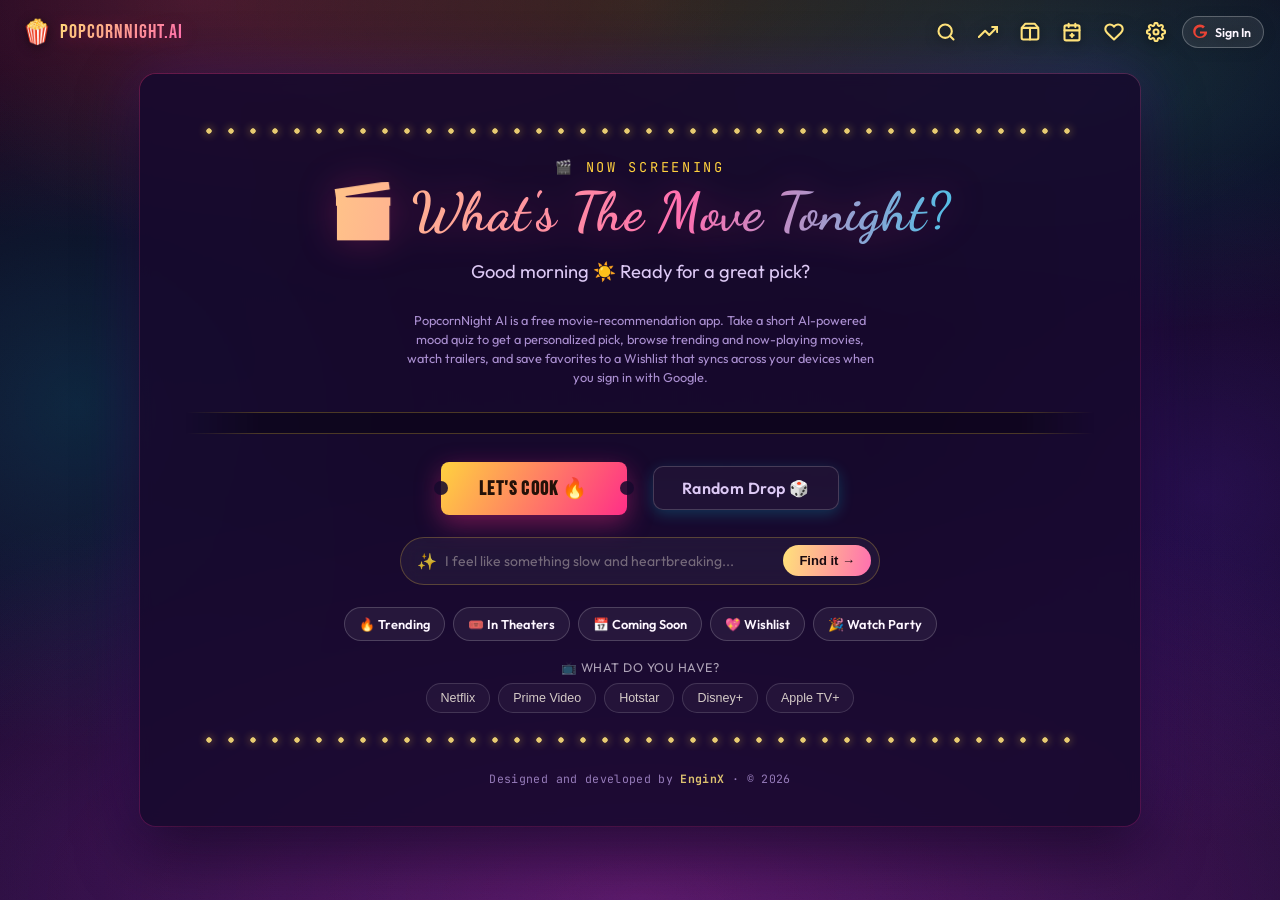
==== index.html @ e8371645 "Add files via upload" ====
<!DOCTYPE html>
<html lang="en">
<head>
    <meta charset="UTF-8">
    <meta name="viewport" content="width=device-width, initial-scale=1.0, maximum-scale=1.0, user-scalable=no">
    <title>PopcornNight — Find Your Perfect Movie</title>
    <meta name="description" content="PopcornNight AI helps you find the perfect movie to watch tonight. Answer a short AI-powered mood quiz, browse trending and now-playing movies, and save favorites to a wishlist that syncs across your devices with your Google account.">

    <meta name="theme-color" content="#0c0417">
    <meta name="mobile-web-app-capable" content="yes">
    <meta name="apple-mobile-web-app-capable" content="yes">
    <meta name="apple-mobile-web-app-status-bar-style" content="black-translucent">
    <meta name="apple-mobile-web-app-title" content="PopcornNight">

    <link rel="icon" type="image/svg+xml" href="data:image/svg+xml;utf8,<svg xmlns='http://www.w3.org/2000/svg' viewBox='0 0 512 512'><defs><linearGradient id='bg' x1='0%25' y1='0%25' x2='100%25' y2='100%25'><stop offset='0%25' stop-color='%23170a2c'/><stop offset='100%25' stop-color='%232d0a4e'/></linearGradient><linearGradient id='p' x1='0%25' y1='0%25' x2='100%25' y2='100%25'><stop offset='0%25' stop-color='%23ff6fb0'/><stop offset='100%25' stop-color='%23ff2e88'/></linearGradient><linearGradient id='g' x1='0%25' y1='0%25' x2='100%25' y2='100%25'><stop offset='0%25' stop-color='%23ffe27a'/><stop offset='100%25' stop-color='%23ffd23f'/></linearGradient></defs><rect width='512' height='512' rx='112' fill='url(%23bg)'/><g transform='translate(96, 120)'><g transform='rotate(-18, 0, 80)'><rect x='0' y='0' width='320' height='52' rx='8' fill='%23170a2c' stroke='url(%23p)' stroke-width='4'/><polygon points='40,0 75,0 45,52 10,52' fill='url(%23g)'/><polygon points='120,0 155,0 125,52 90,52' fill='url(%23g)'/><polygon points='200,0 235,0 205,52 170,52' fill='url(%23g)'/><polygon points='280,0 315,0 285,52 250,52' fill='url(%23g)'/></g><rect x='0' y='70' width='320' height='200' rx='16' fill='url(%23bg)' stroke='url(%23p)' stroke-width='5'/><rect x='0' y='70' width='320' height='42' rx='6' fill='%23170a2c'/><polygon points='40,70 75,70 45,112 10,112' fill='url(%23g)'/><polygon points='120,70 155,70 125,112 90,112' fill='url(%23g)'/><polygon points='200,70 235,70 205,112 170,112' fill='url(%23g)'/><polygon points='280,70 315,70 285,112 250,112' fill='url(%23g)'/><path d='M160 135 L173 162 L202 166 L181 187 L186 216 L160 202 L134 216 L139 187 L118 166 L147 162 Z' fill='url(%23g)'/></g></svg>">
    <link rel="apple-touch-icon" href="data:image/svg+xml;utf8,<svg xmlns='http://www.w3.org/2000/svg' viewBox='0 0 512 512'><defs><linearGradient id='bg' x1='0%25' y1='0%25' x2='100%25' y2='100%25'><stop offset='0%25' stop-color='%23170a2c'/><stop offset='100%25' stop-color='%232d0a4e'/></linearGradient><linearGradient id='p' x1='0%25' y1='0%25' x2='100%25' y2='100%25'><stop offset='0%25' stop-color='%23ff6fb0'/><stop offset='100%25' stop-color='%23ff2e88'/></linearGradient><linearGradient id='g' x1='0%25' y1='0%25' x2='100%25' y2='100%25'><stop offset='0%25' stop-color='%23ffe27a'/><stop offset='100%25' stop-color='%23ffd23f'/></linearGradient></defs><rect width='512' height='512' rx='112' fill='url(%23bg)'/><g transform='translate(96, 120)'><g transform='rotate(-18, 0, 80)'><rect x='0' y='0' width='320' height='52' rx='8' fill='%23170a2c' stroke='url(%23p)' stroke-width='4'/><polygon points='40,0 75,0 45,52 10,52' fill='url(%23g)'/><polygon points='120,0 155,0 125,52 90,52' fill='url(%23g)'/><polygon points='200,0 235,0 205,52 170,52' fill='url(%23g)'/><polygon points='280,0 315,0 285,52 250,52' fill='url(%23g)'/></g><rect x='0' y='70' width='320' height='200' rx='16' fill='url(%23bg)' stroke='url(%23p)' stroke-width='5'/><rect x='0' y='70' width='320' height='42' rx='6' fill='%23170a2c'/><polygon points='40,70 75,70 45,112 10,112' fill='url(%23g)'/><polygon points='120,70 155,70 125,112 90,112' fill='url(%23g)'/><polygon points='200,70 235,70 205,112 170,112' fill='url(%23g)'/><polygon points='280,70 315,70 285,112 250,112' fill='url(%23g)'/><path d='M160 135 L173 162 L202 166 L181 187 L186 216 L160 202 L134 216 L139 187 L118 166 L147 162 Z' fill='url(%23g)'/></g></svg>">
    
    <link rel="manifest" href="data:application/manifest+json;charset=utf-8,%7B%22name%22%3A%20%22PopcornNight%20%E2%80%94%20Movie%20Matcher%22%2C%20%22short_name%22%3A%20%22PopcornNight%22%2C%20%22start_url%22%3A%20%22.%22%2C%20%22display%22%3A%20%22standalone%22%2C%20%22background_color%22%3A%20%22%230c0417%22%2C%20%22theme_color%22%3A%20%22%230c0417%22%2C%20%22icons%22%3A%20%5B%7B%22src%22%3A%20%22data%3Aimage%2Fsvg%2Bxml%3Butf8%2C%3Csvg%20xmlns%3D%27http%3A%2F%2Fwww.w3.org%2F2000%2Fsvg%27%20viewBox%3D%270%200%20512%20512%27%3E%3Cdefs%3E%3ClinearGradient%20id%3D%27bg%27%20x1%3D%270%2525%27%20y1%3D%270%2525%27%20x2%3D%27100%2525%27%20y2%3D%27100%2525%27%3E%3Cstop%20offset%3D%270%2525%27%20stop-color%3D%27%2523170a2c%27%2F%3E%3Cstop%20offset%3D%27100%2525%27%20stop-color%3D%27%25232d0a4e%27%2F%3E%3C%2FlinearGradient%3E%3ClinearGradient%20id%3D%27p%27%20x1%3D%270%2525%27%20y1%3D%270%2525%27%20x2%3D%27100%2525%27%20y2%3D%27100%2525%27%3E%3Cstop%20offset%3D%270%2525%27%20stop-color%3D%27%2523ff6fb0%27%2F%3E%3Cstop%20offset%3D%27100%2525%27%20stop-color%3D%27%2523ff2e88%27%2F%3E%3C%2FlinearGradient%3E%3ClinearGradient%20id%3D%27g%27%20x1%3D%270%2525%27%20y1%3D%270%2525%27%20x2%3D%27100%2525%27%20y2%3D%27100%2525%27%3E%3Cstop%20offset%3D%270%2525%27%20stop-color%3D%27%2523ffe27a%27%2F%3E%3Cstop%20offset%3D%27100%2525%27%20stop-color%3D%27%2523ffd23f%27%2F%3E%3C%2FlinearGradient%3E%3C%2Fdefs%3E%3Crect%20width%3D%27512%27%20height%3D%27512%27%20rx%3D%27112%27%20fill%3D%27url%28%2523bg%29%27%2F%3E%3Cg%20transform%3D%27translate%2896%2C%20120%29%27%3E%3Cg%20transform%3D%27rotate%28-18%2C%200%2C%2080%29%27%3E%3Crect%20x%3D%270%27%20y%3D%270%27%20width%3D%27320%27%20height%3D%2752%27%20rx%3D%278%27%20fill%3D%27%2523170a2c%27%20stroke%3D%27url%28%2523p%29%27%20stroke-width%3D%274%27%2F%3E%3Cpolygon%20points%3D%2740%2C0%2075%2C0%2045%2C52%2010%2C52%27%20fill%3D%27url%28%2523g%29%27%2F%3E%3Cpolygon%20points%3D%27120%2C0%20155%2C0%20125%2C52%2090%2C52%27%20fill%3D%27url%28%2523g%29%27%2F%3E%3Cpolygon%20points%3D%27200%2C0%20235%2C0%20205%2C52%20170%2C52%27%20fill%3D%27url%28%2523g%29%27%2F%3E%3Cpolygon%20points%3D%27280%2C0%20315%2C0%20285%2C52%20250%2C52%27%20fill%3D%27url%28%2523g%29%27%2F%3E%3C%2Fg%3E%3Crect%20x%3D%270%27%20y%3D%2770%27%20width%3D%27320%27%20height%3D%27200%27%20rx%3D%2716%27%20fill%3D%27url%28%2523bg%29%27%20stroke%3D%27url%28%2523p%29%27%20stroke-width%3D%275%27%2F%3E%3Crect%20x%3D%270%27%20y%3D%2770%27%20width%3D%27320%27%20height%3D%2742%27%20rx%3D%276%27%20fill%3D%27%2523170a2c%27%2F%3E%3Cpolygon%20points%3D%2740%2C70%2075%2C70%2045%2C112%2010%2C112%27%20fill%3D%27url%28%2523g%29%27%2F%3E%3Cpolygon%20points%3D%27120%2C70%20155%2C70%20125%2C112%2090%2C112%27%20fill%3D%27url%28%2523g%29%27%2F%3E%3Cpolygon%20points%3D%27200%2C70%20235%2C70%20205%2C112%20170%2C112%27%20fill%3D%27url%28%2523g%29%27%2F%3E%3Cpolygon%20points%3D%27280%2C70%20315%2C70%20285%2C112%20250%2C112%27%20fill%3D%27url%28%2523g%29%27%2F%3E%3Cpath%20d%3D%27M160%20135%20L173%20162%20L202%20166%20L181%20187%20L186%20216%20L160%20202%20L134%20216%20L139%20187%20L118%20166%20L147%20162%20Z%27%20fill%3D%27url%28%2523g%29%27%2F%3E%3C%2Fg%3E%3C%2Fsvg%3E%22%2C%20%22sizes%22%3A%20%22512x512%22%2C%20%22type%22%3A%20%22image%2Fsvg%2Bxml%22%2C%20%22purpose%22%3A%20%22any%20maskable%22%7D%5D%7D">

    <link rel="preconnect" href="https://fonts.googleapis.com">
    <link rel="preconnect" href="https://fonts.gstatic.com" crossorigin>
    <link href="https://fonts.googleapis.com/css2?family=Bebas+Neue&family=Outfit:wght@400;500;600;700&family=JetBrains+Mono:wght@500&family=Dancing+Script:wght@600;700&display=swap" rel="stylesheet">
    <link rel="stylesheet" href="style.css">
</head>
<body>

    <noscript>
        <div style="max-width:640px;margin:60px auto;padding:24px;font-family:sans-serif;color:#f3e9e3;background:#1f1319;border-radius:12px;">
            <h1>PopcornNight AI — Find Your Perfect Movie</h1>
            <p>PopcornNight AI is a movie-recommendation web app. Take a short AI-powered mood
            quiz and get personalized movie picks, browse trending and now-playing movies,
            watch trailers, and save favorites to a Wishlist that syncs across your devices
            when you sign in with Google. Please enable JavaScript to use the app.</p>
        </div>
    </noscript>

    <div id="mobile-hero-backdrop-a" class="mobile-hero-backdrop" aria-hidden="true"></div>
    <div id="mobile-hero-backdrop-b" class="mobile-hero-backdrop" aria-hidden="true"></div>
    <div class="stage-glow" aria-hidden="true"></div>
    <div class="poster-rail poster-rail-left" aria-hidden="true"><div class="poster-rail-track" id="poster-rail-left-track"></div></div>
    <div class="poster-rail poster-rail-right" aria-hidden="true"><div class="poster-rail-track" id="poster-rail-right-track"></div></div>
    <div class="film-grain" aria-hidden="true"></div>

    <div class="top-left-actions">
        <button id="brand-home-btn" class="brand-logo-btn" aria-label="PopcornNight.ai — Go to homepage">
            <span class="brand-logo-mark">🍿</span>
            <span class="brand-logo-text">PopcornNight.ai</span>
        </button>
        <button id="home-btn" class="nav-btn home-btn hidden" aria-label="Home">
            <svg viewBox="0 0 24 24" width="22" height="22" fill="none" stroke="currentColor" stroke-width="2.5" stroke-linecap="round" stroke-linejoin="round">
                <path d="M3 9l9-7 9 7v11a2 2 0 0 1-2 2H5a2 2 0 0 1-2-2z"></path>
                <polyline points="9 22 9 12 15 12 15 22"></polyline>
            </svg>
        </button>
    </div>

    <div class="top-right-actions">
        <div class="search-container" id="search-container">
            <button id="search-toggle-btn" class="nav-btn" aria-label="Search">
                <svg viewBox="0 0 24 24" width="20" height="20" fill="none" stroke="currentColor" stroke-width="2.5" stroke-linecap="round" stroke-linejoin="round">
                    <circle cx="11" cy="11" r="8"></circle>
                    <line x1="21" y1="21" x2="16.65" y2="16.65"></line>
                </svg>
            </button>
            <div id="search-panel" class="search-panel hidden">
                <div class="search-input-row">
                    <input type="text" id="movie-search-input" placeholder="Search movies..." autocomplete="off">
                    <button id="search-clear-btn" class="search-clear-btn hidden" aria-label="Clear search" title="Clear">✕</button>
                </div>
                <div id="search-results" class="search-results hidden"></div>
            </div>
        </div>

        <button id="trending-btn" class="nav-btn" aria-label="Trending movies" title="Trending">
            <svg viewBox="0 0 24 24" width="20" height="20" fill="none" stroke="currentColor" stroke-width="2.5" stroke-linecap="round" stroke-linejoin="round">
                <polyline points="23 6 13.5 15.5 8.5 10.5 1 18"></polyline>
                <polyline points="17 6 23 6 23 12"></polyline>
            </svg>
        </button>

        <button id="theaters-btn" class="nav-btn" aria-label="In theaters near you" title="In Theaters">
            <svg viewBox="0 0 24 24" width="20" height="20" fill="none" stroke="currentColor" stroke-width="2.5" stroke-linecap="round" stroke-linejoin="round">
                <rect x="2" y="7" width="20" height="14" rx="2"></rect>
                <path d="M2 7l4.5-5h11L22 7"></path>
                <line x1="12" y1="7" x2="12" y2="21"></line>
            </svg>
        </button>

        <button id="upcoming-btn" class="nav-btn" aria-label="Upcoming movies in next 30 days" title="Upcoming (Next 30 Days)">
            <svg viewBox="0 0 24 24" width="20" height="20" fill="none" stroke="currentColor" stroke-width="2.5" stroke-linecap="round" stroke-linejoin="round">
                <rect x="3" y="4" width="18" height="18" rx="2"></rect>
                <line x1="16" y1="2" x2="16" y2="6"></line>
                <line x1="8" y1="2" x2="8" y2="6"></line>
                <line x1="3" y1="10" x2="21" y2="10"></line>
                <line x1="12" y1="14" x2="12" y2="18"></line>
                <line x1="10" y1="16" x2="14" y2="16"></line>
            </svg>
        </button>

        <button id="wishlist-btn" class="nav-btn" aria-label="My wishlist" title="My Wishlist">
            <svg viewBox="0 0 24 24" width="20" height="20" fill="none" stroke="currentColor" stroke-width="2.5" stroke-linecap="round" stroke-linejoin="round">
                <path d="M20.8 4.6a5.5 5.5 0 0 0-7.8 0L12 5.6l-1-1a5.5 5.5 0 0 0-7.8 7.8l1 1L12 21l7.8-7.6 1-1a5.5 5.5 0 0 0 0-7.8z"></path>
            </svg>
            <span id="wishlist-count-badge" class="wishlist-count-badge hidden">0</span>
        </button>

        <button id="settings-btn" class="nav-btn" aria-label="Settings" title="Settings">
            <svg viewBox="0 0 24 24" width="20" height="20" fill="none" stroke="currentColor" stroke-width="2.5" stroke-linecap="round" stroke-linejoin="round">
                <circle cx="12" cy="12" r="3"></circle>
                <path d="M19.4 15a1.65 1.65 0 0 0 .33 1.82l.06.06a2 2 0 1 1-2.83 2.83l-.06-.06a1.65 1.65 0 0 0-1.82-.33 1.65 1.65 0 0 0-1 1.51V21a2 2 0 0 1-4 0v-.09A1.65 1.65 0 0 0 9 19.4a1.65 1.65 0 0 0-1.82.33l-.06.06a2 2 0 1 1-2.83-2.83l.06-.06a1.65 1.65 0 0 0 .33-1.82 1.65 1.65 0 0 0-1.51-1H3a2 2 0 0 1 0-4h.09A1.65 1.65 0 0 0 4.6 9a1.65 1.65 0 0 0-.33-1.82l-.06-.06a2 2 0 1 1 2.83-2.83l.06.06a1.65 1.65 0 0 0 1.82.33H9a1.65 1.65 0 0 0 1-1.51V3a2 2 0 0 1 4 0v.09a1.65 1.65 0 0 0 1 1.51 1.65 1.65 0 0 0 1.82-.33l.06-.06a2 2 0 1 1 2.83 2.83l-.06.06a1.65 1.65 0 0 0-.33 1.82V9a1.65 1.65 0 0 0 1.51 1H21a2 2 0 0 1 0 4h-.09a1.65 1.65 0 0 0-1.51 1z"></path>
            </svg>
        </button>

        <div class="account-area" id="account-area">
            <button id="google-signin-btn" class="nav-btn google-signin-btn" aria-label="Sign in with Google" title="Sign in with Google">
                <svg viewBox="0 0 24 24" width="18" height="18" aria-hidden="true">
                    <path fill="#EA4335" d="M12 10.2v3.9h5.5c-.24 1.35-1.7 3.96-5.5 3.96-3.31 0-6.02-2.74-6.02-6.12s2.7-6.12 6.02-6.12c1.89 0 3.15.8 3.88 1.5l2.65-2.55C16.9 2.98 14.68 2 12 2 6.98 2 2.9 6.03 2.9 11.06S6.98 20.1 12 20.1c6.93 0 9.4-4.86 9.4-7.38 0-.5-.06-.87-.12-1.24H12z"></path>
                </svg>
                <span id="google-signin-btn-text">Sign In</span>
            </button>

            <div id="user-menu-wrap" class="user-menu-wrap hidden">
                <button id="user-avatar-btn" class="user-avatar-btn" aria-label="Account menu">
                    <img id="user-avatar-img" src="" alt="">
                </button>
                <div id="user-dropdown" class="user-dropdown hidden">
                    <div class="user-dropdown-info">
                        <span id="user-dropdown-name" class="user-dropdown-name"></span>
                        <span id="user-dropdown-email" class="user-dropdown-email"></span>
                    </div>
                    <button id="user-dropdown-wishlist-btn" class="user-dropdown-item">💖 My Wishlist</button>
                    <button id="user-sign-out-btn" class="user-dropdown-item user-sign-out-btn">🚪 Sign Out</button>
                </div>
            </div>
        </div>
    </div>

    <div class="container">
        <div class="marquee-lights top" aria-hidden="true"></div>

        <div id="start-screen" class="screen">
            <p class="eyebrow" id="start-eyebrow">🎬 Now Screening</p>
            <h1 id="start-title">🎬 What's The Move Tonight?</h1>
            <p id="start-subtitle">Bored? Vibing? Emotionally unstable? 😭<br>Answer a few questions and let us cook your perfect movie pick.</p>
            <p id="app-purpose-blurb">PopcornNight AI is a free movie-recommendation app. Take a short AI-powered
                mood quiz to get a personalized pick, browse trending and now-playing movies, watch
                trailers, and save favorites to a Wishlist that syncs across your devices when you
                sign in with Google.</p>

            <div id="film-reel-strip" class="film-reel-strip" aria-hidden="true">
                <div id="film-reel-track" class="film-reel-track"></div>
            </div>

            <div class="start-actions">
                <button id="start-btn" class="btn ticket-btn">Let's Cook 🔥</button>
                <button id="random-btn" class="btn secondary wildcard-btn">Random Drop 🎲</button>
            </div>

            <div id="resume-chip" class="resume-chip hidden">
                <img id="resume-chip-poster" class="resume-chip-poster" src="" alt="">
                <div class="resume-chip-text">
                    <span class="resume-chip-label">Continue with</span>
                    <span id="resume-chip-title" class="resume-chip-title"></span>
                </div>
                <span class="resume-chip-arrow">→</span>
            </div>

            <div id="mood-box" class="mood-box">
                <span class="mood-box-icon" aria-hidden="true">✨</span>
                <input type="text" id="mood-input" class="mood-input" placeholder="I feel like something slow and heartbreaking..." autocomplete="off">
                <button id="mood-submit-btn" class="mood-submit-btn" aria-label="Find a movie for this mood">Find it →</button>
            </div>
            <p id="mood-error" class="mood-error hidden"></p>

            <div id="home-quick-chips" class="home-quick-chips">
                <button class="home-chip" id="chip-trending" data-mode="trending">🔥 Trending</button>
                <button class="home-chip" id="chip-theaters" data-mode="theaters">🎟️ In Theaters</button>
                <button class="home-chip" id="chip-upcoming" data-mode="upcoming">📅 Coming Soon</button>
                <button class="home-chip" id="chip-wishlist" data-mode="wishlist">💖 Wishlist</button>
                <button class="home-chip" id="chip-watchparty" data-mode="watchparty">🎉 Watch Party</button>
            </div>

            <div id="ott-select-section" class="ott-select-section">
                <div class="ott-select-heading" id="ott-select-heading">📺 What do you have?</div>
                <div id="ott-chip-row" class="ott-chip-row"></div>
            </div>

            <div id="home-recently-viewed-section" class="home-trending-section hidden">
                <div class="home-trending-heading" id="home-recent-heading">🕓 Recently Viewed</div>
                <div id="home-recent-strip" class="home-trending-strip"></div>
            </div>

            <div id="home-trending-section" class="home-trending-section hidden">
                <div class="home-trending-heading">🔥 Trending Right Now</div>
                <div id="home-trending-strip" class="home-trending-strip"></div>
            </div>
        </div>

        <div id="quiz-screen" class="screen hidden">
            <div class="reel-bar-container">
                <div id="progress-bar" class="reel-bar"></div>
            </div>
            <div class="quiz-header-row">
                <button id="back-btn" class="ghost-btn hidden">← Back</button>
                <span id="question-counter">Question 1 of 5</span>
            </div>
            <h2 id="question-text">Question goes here?</h2>
            <p id="question-hint" class="question-hint hidden"></p>
            <div id="options-container"></div>
            
            <div id="quiz-footer" class="quiz-footer hidden">
                <button id="continue-btn" class="btn ticket-btn">Bet, Continue →</button>
            </div>
        </div>

        <div id="reveal-screen" class="screen hidden">
            <div id="reveal-backdrop" aria-hidden="true"></div>

            <div id="clapperboard-container" class="hidden">
                <div class="clapperboard" id="clapperboard">
                    <div class="clap-top">
                        <span class="clap-stripe"></span>
                        <span class="clap-stripe"></span>
                        <span class="clap-stripe"></span>
                        <span class="clap-stripe"></span>
                        <span class="clap-stripe"></span>
                    </div>
                    <div class="clap-bottom">
                        <span class="clap-text">POPCORNNIGHT</span>
                        <span class="clap-scene">TAKE: 01</span>
                    </div>
                </div>
                <p id="clapperboard-text">🎬 Lights. Camera. Vibe check...</p>
            </div>

            <div id="movie-result" class="hidden">
                <button id="movie-arrow-prev" class="movie-arrow-btn movie-arrow-prev" aria-label="Previous movie" title="Previous">
                    <svg viewBox="0 0 24 24" width="22" height="22" fill="none" stroke="currentColor" stroke-width="2.5" stroke-linecap="round" stroke-linejoin="round"><polyline points="15 18 9 12 15 6"></polyline></svg>
                </button>
                <button id="movie-arrow-next" class="movie-arrow-btn movie-arrow-next" aria-label="Next movie" title="Next">
                    <svg viewBox="0 0 24 24" width="22" height="22" fill="none" stroke="currentColor" stroke-width="2.5" stroke-linecap="round" stroke-linejoin="round"><polyline points="9 18 15 12 9 6"></polyline></svg>
                </button>
                <div class="card-stack-ghost card-stack-ghost-2" aria-hidden="true"></div>
                <div class="card-stack-ghost card-stack-ghost-1" aria-hidden="true"></div>
                <div class="movie-card" id="movie-card">
                    <div class="poster-wrap">
                        <img id="movie-poster" src="" alt="Movie Poster" loading="lazy" decoding="async" crossorigin="anonymous">
                        <div class="poster-shade" aria-hidden="true"></div>
                        <div id="explain-waveform" class="explain-waveform hidden" aria-hidden="true">
                            <span></span><span></span><span></span><span></span><span></span>
                        </div>
                        <span id="movie-rating" class="rating-badge">⭐ 8.5</span>
                        <button id="share-btn" class="poster-share-btn" aria-label="Share">
                            <svg viewBox="0 0 24 24" width="17" height="17" fill="none" stroke="currentColor" stroke-width="2" stroke-linecap="round" stroke-linejoin="round" aria-hidden="true">
                                <circle cx="18" cy="5" r="3"></circle>
                                <circle cx="6" cy="12" r="3"></circle>
                                <circle cx="18" cy="19" r="3"></circle>
                                <line x1="8.6" y1="10.6" x2="15.4" y2="6.4"></line>
                                <line x1="8.6" y1="13.4" x2="15.4" y2="17.6"></line>
                            </svg>
                        </button>
                        <button id="movie-wishlist-btn" class="poster-wishlist-btn" aria-label="Save to wishlist" title="Save to wishlist">
                            <svg viewBox="0 0 24 24" width="17" height="17" fill="none" stroke="currentColor" stroke-width="2" stroke-linecap="round" stroke-linejoin="round" aria-hidden="true">
                                <path d="M20.8 4.6a5.5 5.5 0 0 0-7.8 0L12 5.6l-1-1a5.5 5.5 0 0 0-7.8 7.8l1 1L12 21l7.8-7.6 1-1a5.5 5.5 0 0 0 0-7.8z"></path>
                            </svg>
                        </button>
                        <button id="movie-explain-btn" class="poster-explain-btn" aria-label="Explain this movie" title="Explain this movie">
                            <span class="explain-btn-icon" aria-hidden="true">
                                <svg class="explain-icon-speaker" viewBox="0 0 24 24" width="17" height="17" fill="none" stroke="currentColor" stroke-width="2" stroke-linecap="round" stroke-linejoin="round">
                                    <path d="M11 5 6 9H2v6h4l5 4V5z"></path>
                                    <path d="M15.5 8.5a5 5 0 0 1 0 7"></path>
                                    <path d="M18.5 6a9 9 0 0 1 0 12"></path>
                                </svg>
                                <svg class="explain-icon-loading" viewBox="0 0 24 24" width="17" height="17" fill="none" stroke="currentColor" stroke-width="2" stroke-linecap="round">
                                    <circle cx="12" cy="12" r="9" stroke-dasharray="42" stroke-dashoffset="14"></circle>
                                </svg>
                            </span>
                            <span id="movie-explain-btn-text" class="explain-btn-text sr-only">Explain</span>
                        </button>
                        <button id="movie-chat-fab" class="movie-chat-fab" aria-label="Ask AI about this movie" title="Ask AI">
                            <svg viewBox="0 0 24 24" width="20" height="20" fill="none" stroke="currentColor" stroke-width="2" stroke-linecap="round" stroke-linejoin="round" aria-hidden="true">
                                <path d="M21 11.5a8.38 8.38 0 0 1-.9 3.8 8.5 8.5 0 0 1-7.6 4.7 8.38 8.38 0 0 1-3.8-.9L3 21l1.9-5.7a8.38 8.38 0 0 1-.9-3.8 8.5 8.5 0 0 1 4.7-7.6 8.38 8.38 0 0 1 3.8-.9h.5a8.48 8.48 0 0 1 8 8v.5z"></path>
                            </svg>
                            <span class="chat-fab-ping" aria-hidden="true"></span>
                        </button>
                    </div>
                    <button id="next-movie-btn" class="skip-fab" aria-label="Skip to next movie" title="Skip">✕</button>
                    <div class="movie-info">
                        <h3 id="movie-title">Movie Title</h3>
                        <div class="movie-meta">
                            <span id="movie-year" class="meta-pill hidden"></span>
                            <span id="movie-runtime" class="meta-pill hidden"></span>
                        </div>
                        <div id="movie-genres" class="genre-row"></div>
                        <p id="why-youll-like-badge" class="why-youll-like-badge hidden"></p>
                        <p id="movie-overview">Movie description will go here...</p>

                        <div class="links-row">
                            <a id="trailer-link" class="trailer-link hidden" href="#" target="_blank" rel="noopener">▶ Watch Trailer</a>
                            <a id="youtube-free-link" class="youtube-free-link hidden" href="#" target="_blank" rel="noopener">🎬 Find Free on YouTube</a>
                            <a id="ticket-affiliate-link" class="ticket-affiliate-link hidden" href="#" target="_blank" rel="noopener sponsored">🎟️ Book Tickets</a>
                        </div>

                        <div id="free-section" class="platform-section hidden">
                            <span class="platform-label" id="free-label">Free to watch</span>
                            <div id="free-platforms" class="platform-row"></div>
                        </div>

                        <div id="platforms-section" class="platform-section hidden">
                            <span class="platform-label" id="platforms-label">Streaming on</span>
                            <div id="streaming-platforms" class="platform-row"></div>
                        </div>

                        <p id="streaming-none" class="streaming-none hidden">Not currently streaming</p>
                    </div>
                </div>
                <p id="swipe-hint" class="swipe-hint">👈 Swipe the poster left or right for another pick</p>
                <p id="movie-error" class="error-message hidden"></p>
                <div class="button-group">
                    <button id="broaden-btn" class="btn secondary hidden">🔍 Broaden Search</button>
                </div>
            </div>
        </div>

        <div id="browse-screen" class="screen hidden">
            <div class="quiz-header-row">
                <button id="browse-back-btn" class="ghost-btn">← Back</button>
                <span id="browse-title" class="browse-title-tag"></span>
                <div id="location-info" class="location-info hidden">
                    <span id="location-display" class="location-display hidden"></span>
                    <button id="location-change-btn" class="ghost-btn location-change-btn">
                        <svg class="pin-icon" viewBox="0 0 24 24" width="13" height="13" fill="none" stroke="currentColor" stroke-width="2.3" stroke-linecap="round" stroke-linejoin="round" aria-hidden="true">
                            <path d="M12 21s-7-7.05-7-12a7 7 0 0 1 14 0c0 4.95-7 12-7 12z"></path>
                            <circle cx="12" cy="9" r="2.4"></circle>
                        </svg>
                        <span id="location-change-btn-text"></span>
                    </button>
                </div>
            </div>
            <h2 id="browse-heading">🔥 Trending Now</h2>
            <div id="browse-grid" class="browse-grid"></div>
            <p id="browse-loading" class="browse-loading hidden">Rounding up the picks…</p>
            <p id="browse-error" class="error-message hidden"></p>
        </div>

        <div class="marquee-lights bottom" aria-hidden="true"></div>

        <footer class="site-footer">Designed and developed by <span class="footer-brand">EnginX</span> · © 2026</footer>
    </div>

    <div id="trailer-modal" class="trailer-modal hidden">
        <div class="trailer-modal-backdrop" id="trailer-modal-backdrop"></div>
        <div class="trailer-modal-box">
            <button id="trailer-modal-close" class="trailer-modal-close" aria-label="Close trailer">✕</button>
            <div class="trailer-modal-frame" id="trailer-modal-frame"></div>
            <a id="trailer-fallback-link" class="trailer-fallback-link hidden" href="#" target="_blank" rel="noopener">Having trouble playing it? ▶ Watch on YouTube</a>
        </div>
    </div>

    <div id="share-menu" class="share-menu hidden">
        <div class="share-menu-backdrop" id="share-menu-backdrop"></div>
        <div class="share-menu-box">
            <p class="share-menu-title">Share this pick</p>
            <div class="share-menu-options">
                <button id="share-whatsapp-btn" class="share-menu-item" aria-label="Share on WhatsApp">
                    <span class="share-menu-icon whatsapp-icon">
                        <svg viewBox="0 0 24 24" width="22" height="22" fill="currentColor"><path d="M17.47 14.38c-.3-.15-1.77-.87-2.04-.97-.27-.1-.47-.15-.67.15-.2.3-.77.97-.94 1.17-.17.2-.35.22-.65.07-.3-.15-1.26-.46-2.4-1.48-.89-.79-1.48-1.77-1.66-2.07-.17-.3-.02-.46.13-.61.13-.13.3-.35.45-.52.15-.17.2-.3.3-.5.1-.2.05-.37-.02-.52-.07-.15-.67-1.62-.92-2.22-.24-.58-.49-.5-.67-.51h-.57c-.2 0-.52.07-.79.37-.27.3-1.04 1.02-1.04 2.48s1.07 2.87 1.22 3.07c.15.2 2.1 3.2 5.08 4.49.71.31 1.26.49 1.69.62.71.23 1.36.2 1.87.12.57-.08 1.77-.72 2.02-1.42.25-.7.25-1.29.17-1.42-.07-.12-.27-.2-.57-.35z"/><path d="M12.02 2C6.5 2 2 6.48 2 12c0 1.85.5 3.58 1.36 5.07L2 22l5.06-1.33A9.94 9.94 0 0012.02 22C17.5 22 22 17.52 22 12S17.5 2 12.02 2zm0 18.2a8.2 8.2 0 01-4.18-1.15l-.3-.18-3 .79.8-2.93-.2-.3A8.2 8.2 0 013.8 12c0-4.53 3.69-8.2 8.22-8.2 4.53 0 8.2 3.67 8.2 8.2 0 4.53-3.67 8.2-8.2 8.2z"/></svg>
                    </span>
                    <span>WhatsApp</span>
                </button>
                <button id="share-instagram-btn" class="share-menu-item" aria-label="Share on Instagram">
                    <span class="share-menu-icon instagram-icon">
                        <svg viewBox="0 0 24 24" width="22" height="22" fill="none" stroke="currentColor" stroke-width="2"><rect x="2" y="2" width="20" height="20" rx="5"/><circle cx="12" cy="12" r="4.2"/><circle cx="17.3" cy="6.7" r="1"/></svg>
                    </span>
                    <span>Instagram</span>
                </button>
                <button id="share-copy-btn" class="share-menu-item" aria-label="Copy link">
                    <span class="share-menu-icon copy-icon">
                        <svg viewBox="0 0 24 24" width="20" height="20" fill="none" stroke="currentColor" stroke-width="2" stroke-linecap="round" stroke-linejoin="round"><rect x="9" y="9" width="12" height="12" rx="2"/><path d="M5 15H4a2 2 0 01-2-2V4a2 2 0 012-2h9a2 2 0 012 2v1"/></svg>
                    </span>
                    <span>Copy Link</span>
                </button>
            </div>
        </div>
    </div>

    <div id="share-toast" class="share-toast hidden"></div>

    <div id="movie-chat-modal" class="movie-chat-modal hidden">
        <div class="movie-chat-backdrop" id="movie-chat-backdrop"></div>
        <div class="movie-chat-box">
            <div class="movie-chat-header">
                <div class="movie-chat-header-info">
                    <span class="movie-chat-bot-icon" aria-hidden="true">🤖</span>
                    <div class="movie-chat-header-text">
                        <span class="movie-chat-title">Ask about a movie</span>
                        <span id="movie-chat-subtitle" class="movie-chat-subtitle"></span>
                    </div>
                </div>
                <button id="movie-chat-close" class="trailer-modal-close" aria-label="Close chat">✕</button>
            </div>
            <div class="movie-chat-toolbar">
                <div class="persona-toggle" id="persona-toggle" role="group" aria-label="Explain style">
                    <button type="button" class="persona-toggle-btn active" id="persona-eli5-btn" data-persona="eli5">🧒 ELI5</button>
                    <button type="button" class="persona-toggle-btn" id="persona-critic-btn" data-persona="critic">🎓 Critic</button>
                </div>
                <label class="spoiler-toggle" id="spoiler-toggle-wrap">
                    <input type="checkbox" id="spoiler-toggle-input">
                    <span class="spoiler-toggle-track"><span class="spoiler-toggle-thumb"></span></span>
                    <span class="spoiler-toggle-label" id="spoiler-toggle-label">Spoiler-safe</span>
                </label>
                <button type="button" id="compare-mode-btn" class="compare-mode-btn" title="Compare with another movie">⚖️ Compare</button>
            </div>
            <div id="movie-chat-messages" class="movie-chat-messages"></div>
            <form id="movie-chat-form" class="movie-chat-input-row">
                <button type="button" id="movie-chat-mic-btn" class="movie-chat-mic-btn" aria-label="Speak your question" title="Voice input">
                    <svg viewBox="0 0 24 24" width="17" height="17" fill="none" stroke="currentColor" stroke-width="2" stroke-linecap="round" stroke-linejoin="round" aria-hidden="true">
                        <rect x="9" y="2" width="6" height="12" rx="3"></rect>
                        <path d="M5 10a7 7 0 0 0 14 0"></path>
                        <line x1="12" y1="17" x2="12" y2="22"></line>
                    </svg>
                </button>
                <input type="text" id="movie-chat-input" class="movie-chat-input" placeholder="Ask anything about this movie..." autocomplete="off">
                <button type="submit" id="movie-chat-send" class="movie-chat-send-btn" aria-label="Send">
                    <svg viewBox="0 0 24 24" width="18" height="18" fill="none" stroke="currentColor" stroke-width="2" stroke-linecap="round" stroke-linejoin="round" aria-hidden="true">
                        <line x1="22" y1="2" x2="11" y2="13"></line>
                        <polygon points="22 2 15 22 11 13 2 9 22 2"></polygon>
                    </svg>
                </button>
            </form>
        </div>
    </div>

    <div id="compare-modal" class="settings-modal hidden">
        <div class="settings-modal-backdrop" id="compare-modal-backdrop"></div>
        <div class="settings-modal-box compare-modal-box">
            <button id="compare-modal-close" class="trailer-modal-close" aria-label="Close">✕</button>
            <h3 class="settings-modal-title">⚖️ Compare Two Movies</h3>
            <p class="compare-modal-desc">Currently viewing: <span id="compare-current-title"></span></p>
            <input type="text" id="compare-input" class="mood-input compare-input" placeholder="What should I compare it with? e.g. Interstellar" autocomplete="off">
            <button id="compare-submit-btn" class="btn ticket-btn compare-submit-btn">Compare 🎬</button>
        </div>
    </div>

    <div id="watchparty-modal" class="settings-modal hidden">
        <div class="settings-modal-backdrop" id="watchparty-modal-backdrop"></div>
        <div class="settings-modal-box watchparty-modal-box">
            <button id="watchparty-modal-close" class="trailer-modal-close" aria-label="Close">✕</button>
            <h3 class="settings-modal-title">🎉 Watch Party Mode</h3>
            <div id="watchparty-setup" class="watchparty-setup">
                <p class="watchparty-desc">Answer a few quick taste questions each, and we'll merge both picks into one recommendation. Perfect for movie night with a friend — pass the device back and forth.</p>
                <div id="watchparty-room-row" class="watchparty-room-row">
                    <span class="watchparty-room-label">Room Code</span>
                    <span id="watchparty-room-code" class="watchparty-room-code">------</span>
                    <button id="watchparty-copy-btn" class="ghost-btn" type="button">Copy Link</button>
                </div>
                <div id="watchparty-questions" class="watchparty-questions"></div>
                <button id="watchparty-next-btn" class="btn ticket-btn watchparty-next-btn">Continue →</button>
            </div>
            <div id="watchparty-result" class="watchparty-result hidden"></div>
        </div>
    </div>

    <div id="settings-modal" class="settings-modal hidden">
        <div class="settings-modal-backdrop" id="settings-modal-backdrop"></div>
        <div class="settings-modal-box">
            <button id="settings-modal-close" class="trailer-modal-close" aria-label="Close">✕</button>
            <h3 id="settings-modal-title" class="settings-modal-title">⚙️ Settings</h3>
            <div class="settings-row">
                <span id="settings-language-label" class="settings-row-label">Language</span>
                <select id="lang-select" class="settings-lang-select" aria-label="Language">
                    <option value="en">English</option>
                    <option value="hi">हिन्दी</option>
                </select>
            </div>
            <div class="settings-row">
                <span id="settings-notif-label" class="settings-row-label">Notifications</span>
                <label class="spoiler-toggle" id="notif-toggle-wrap">
                    <input type="checkbox" id="notif-toggle-input">
                    <span class="spoiler-toggle-track"><span class="spoiler-toggle-thumb"></span></span>
                </label>
            </div>
        </div>
    </div>

    <div id="location-modal" class="location-modal hidden">
        <div class="location-modal-backdrop" id="location-modal-backdrop"></div>
        <div class="location-modal-box">
            <button id="location-modal-close" class="trailer-modal-close" aria-label="Close">✕</button>
            <div class="location-modal-icon" aria-hidden="true">
                <svg viewBox="0 0 24 24" width="36" height="36" fill="none" stroke="currentColor" stroke-width="1.7" stroke-linecap="round" stroke-linejoin="round">
                    <path d="M12 21s-7.2-7.2-7.2-12.3a7.2 7.2 0 0 1 14.4 0C19.2 13.8 12 21 12 21z"></path>
                    <circle cx="12" cy="8.7" r="2.7"></circle>
                </svg>
            </div>
            <h3 id="location-modal-title" class="location-modal-title">Set Your Location</h3>
            <p id="location-modal-desc" class="location-modal-desc">We couldn't detect your location automatically. Pick your country to see what's playing near you.</p>
            <select id="location-country-select" class="location-country-select"></select>
            <button id="location-confirm-btn" class="btn ticket-btn location-confirm-btn">Show Theaters 🎟️</button>
            <button id="location-retry-btn" class="ghost-btn location-retry-btn">📍 Try automatic detection again</button>
        </div>
    </div>

    <script src="script.js"></script>
    <script>
        if ("serviceWorker" in navigator) {
            window.addEventListener("load", () => {
                navigator.serviceWorker.register("sw.js").catch(() => {});
            });
        }
    </script>
</body>
</html>
---- style.css ----
:root {
    /* --- Vibrant neon-cinema palette --- */
    --void: #0c0417;
    --void-2: #170a2c;
    --velvet: #7b2ff7;
    --velvet-deep: #2d0a4e;
    --pink: #ff2e88;
    --pink-bright: #ff6fb0;
    --gold: #ffd23f;
    --gold-bright: #ffe27a;
    --gold-dim: #e0a935;
    --cyan: #00e5ff;
    --cream: #fdf6ff;
    --ink-soft: #ddc9f5;
    --ink-faint: #ab8fd1;
    --danger: #ff3b5c;
    --surface: rgba(23, 10, 46, 0.88);
    --surface-2: rgba(46, 16, 68, 0.92);
    --surface-3: rgba(60, 20, 88, 0.9);
    --stream-red: #e50914;
    --stream-red-bright: #f6121d;
    --stream-blue: #00a8e1;
    --stream-black: #0a0a0c;
    --stream-black-2: #141417;
    --radius: 16px;
    --font-display: 'Bebas Neue', 'Arial Narrow', sans-serif;
    --font-cursive: 'Dancing Script', cursive;
    --font-body: 'Outfit', 'Segoe UI', Roboto, sans-serif;
    --font-mono: 'JetBrains Mono', monospace;
}

* {
    box-sizing: border-box;
}

html, body {
    min-height: 100%;
}

body {
    margin: 0;
    font-family: var(--font-body);
    background:
        radial-gradient(ellipse 70% 45% at 15% 0%, rgba(255, 46, 136, 0.20) 0%, transparent 60%),
        radial-gradient(ellipse 70% 45% at 85% 10%, rgba(0, 229, 255, 0.14) 0%, transparent 60%),
        radial-gradient(ellipse 120% 80% at 50% 100%, rgba(123, 47, 247, 0.28) 0%, transparent 65%),
        linear-gradient(180deg, var(--void) 0%, var(--void-2) 100%);
    color: var(--cream);
    display: flex;
    justify-content: center;
    align-items: flex-start;
    min-height: 100vh;
    position: relative;
    overflow-x: hidden;
}

/* --- AMBIENT CINEMA BACKDROP --- */
.stage-glow {
    position: fixed;
    inset: 0;
    pointer-events: none;
    z-index: 0;
    background:
        radial-gradient(ellipse 60% 40% at 50% 0%, rgba(255, 210, 63, 0.14) 0%, transparent 60%),
        radial-gradient(ellipse 80% 50% at 50% 100%, rgba(255, 46, 136, 0.18) 0%, transparent 70%);
}

.film-grain {
    position: fixed;
    inset: 0;
    z-index: 1;
    pointer-events: none;
    opacity: 0.05;
    mix-blend-mode: overlay;
    background-image: url("data:image/svg+xml;utf8,<svg xmlns='http://www.w3.org/2000/svg' width='120' height='120'><filter id='n'><feTurbulence type='fractalNoise' baseFrequency='0.9' numOctaves='2' stitchTiles='stitch'/></filter><rect width='100%25' height='100%25' filter='url(%23n)'/></svg>");
}

/* --- GLOBAL NAVIGATION (HOME, SEARCH, LANG) --- */
/* Plain icons — no box, no border. Hover just lifts and brightens the
   icon itself so the top bar stays light and out of the way. */
.nav-btn {
    background: none;
    color: var(--gold-bright);
    border: none;
    border-radius: 8px;
    padding: 6px;
    cursor: pointer;
    display: flex;
    align-items: center;
    justify-content: center;
    transition: transform 0.2s, color 0.2s, filter 0.2s;
    filter: drop-shadow(0 2px 6px rgba(0,0,0,0.55));
}

.nav-btn:hover {
    background: none;
    color: var(--pink-bright);
    transform: translateY(-2px) scale(1.08);
    box-shadow: none;
    filter: drop-shadow(0 2px 10px rgba(255, 46, 136, 0.55));
}

.home-btn {
    position: static;
    z-index: 40;
}

.top-left-actions {
    position: fixed;
    top: 16px;
    left: 16px;
    z-index: 40;
    display: flex;
    align-items: center;
    gap: 10px;
}

/* --- BRAND MARK (top-left, clickable → home) ---
   Desktop/tablet only — on phones the top bar is tight enough already
   (see mobile fixes below), so the wordmark is dropped there entirely. */
.brand-logo-btn {
    display: none;
    align-items: center;
    gap: 8px;
    background: none;
    border: none;
    padding: 4px 6px;
    margin-right: 2px;
    cursor: pointer;
    user-select: none;
}

.brand-logo-btn .brand-logo-mark {
    font-size: 1.5rem;
    line-height: 1;
    filter: drop-shadow(0 2px 6px rgba(0,0,0,0.45));
}

.brand-logo-btn .brand-logo-text {
    font-family: var(--font-display);
    letter-spacing: 0.05em;
    font-size: 1.25rem;
    line-height: 1;
    white-space: nowrap;
    background: linear-gradient(135deg, var(--gold-bright), var(--pink-bright));
    -webkit-background-clip: text;
    background-clip: text;
    color: transparent;
    text-shadow: 0 2px 20px rgba(255, 46, 136, 0.3);
    transition: filter 0.2s ease;
}

.brand-logo-btn:hover .brand-logo-text {
    filter: brightness(1.15);
}

@media (min-width: 768px) {
    .brand-logo-btn { display: flex; }
}

.top-right-actions {
    position: fixed;
    top: 16px;
    right: 16px;
    z-index: 50;
    display: flex;
    align-items: flex-start;
    gap: 10px;
}

/* --- SETTINGS MODAL --- */
.settings-modal {
    position: fixed;
    inset: 0;
    z-index: 220;
    display: flex;
    align-items: center;
    justify-content: center;
    padding: 16px;
}

.settings-modal-backdrop {
    position: absolute;
    inset: 0;
    background: rgba(5, 2, 10, 0.88);
    backdrop-filter: blur(6px);
}

.settings-modal-box {
    position: relative;
    z-index: 2;
    width: min(360px, 100%);
    background: var(--surface-2);
    border: 1px solid var(--pink);
    border-radius: 18px;
    padding: 28px 22px 24px;
    box-shadow: 0 25px 60px rgba(0,0,0,0.6);
    animation: scaleIn 0.2s cubic-bezier(0.2, 0.8, 0.3, 1) forwards;
}

.settings-modal-title {
    font-family: var(--font-display);
    letter-spacing: 0.04em;
    font-size: 1.3rem;
    color: var(--gold-bright);
    margin: 0 0 20px;
    text-align: center;
}

.settings-row {
    display: flex;
    align-items: center;
    justify-content: space-between;
    gap: 14px;
    padding: 12px 2px;
    border-top: 1px solid rgba(255,255,255,0.1);
}

.settings-row-label {
    font-family: var(--font-body);
    font-size: 0.95rem;
    color: var(--cream);
}

.settings-lang-select {
    background: rgba(0,0,0,0.4);
    border: 1px solid rgba(255,255,255,0.18);
    color: var(--cream);
    padding: 9px 12px;
    border-radius: 10px;
    font-family: var(--font-body);
    font-size: 0.9rem;
    outline: none;
    cursor: pointer;
}

.settings-lang-select:focus {
    border-color: var(--gold);
}

/* --- LIVE SEARCH UI --- */
.search-container {
    position: relative;
    display: flex;
    flex-direction: column;
    align-items: flex-end;
}

.search-panel {
    position: fixed;
    top: 62px;
    right: 16px;
    width: 270px;
    background: rgba(23, 10, 46, 0.7);
    backdrop-filter: blur(16px);
    -webkit-backdrop-filter: blur(16px);
    border: none;
    border-radius: 14px;
    padding: 10px;
    box-shadow: 0 16px 40px rgba(0,0,0,0.5);
    transform-origin: top right;
    animation: scaleIn 0.2s cubic-bezier(0.2, 0.8, 0.3, 1) forwards;
}

@keyframes scaleIn {
    from { opacity: 0; transform: scale(0.95); }
    to { opacity: 1; transform: scale(1); }
}

.search-input-row {
    position: relative;
    display: flex;
    align-items: center;
}

#movie-search-input {
    width: 100%;
    background: transparent;
    border: none;
    border-bottom: 1.5px solid rgba(255,255,255,0.2);
    color: var(--cream);
    padding: 8px 34px 8px 4px;
    border-radius: 0;
    font-family: var(--font-body);
    font-size: 0.95rem;
    outline: none;
    transition: border-color 0.2s;
}

#movie-search-input::placeholder {
    color: var(--ink-faint);
}

#movie-search-input:focus {
    border-bottom-color: var(--gold);
}

.search-clear-btn {
    position: absolute;
    right: 6px;
    top: 50%;
    transform: translateY(-50%);
    width: 22px;
    height: 22px;
    border-radius: 50%;
    border: none;
    background: rgba(255,255,255,0.12);
    color: var(--ink-soft);
    font-size: 0.72rem;
    line-height: 1;
    display: inline-flex;
    align-items: center;
    justify-content: center;
    cursor: pointer;
    padding: 0;
    transition: background 0.15s, color 0.15s;
}

.search-clear-btn:hover {
    background: var(--pink);
    color: #fff;
}

.search-item-match {
    color: var(--gold-bright);
    font-weight: 800;
}

.search-results {
    margin-top: 8px;
    max-height: 340px;
    overflow-y: auto;
    display: flex;
    flex-direction: column;
    gap: 4px;
}

.search-results::-webkit-scrollbar {
    width: 5px;
}

.search-results::-webkit-scrollbar-thumb {
    background: var(--velvet);
    border-radius: 4px;
}

.search-item {
    display: flex;
    align-items: center;
    gap: 12px;
    padding: 6px;
    border-radius: 6px;
    cursor: pointer;
    transition: background 0.15s;
    text-align: left;
}

.search-item:hover {
    background: rgba(255, 46, 136, 0.18);
}

.search-item img {
    width: 40px;
    height: 60px;
    border-radius: 4px;
    object-fit: cover;
    background: var(--void);
}

.search-item-info {
    display: flex;
    flex-direction: column;
    gap: 3px;
    overflow: hidden;
}

.search-item-title {
    font-family: var(--font-body);
    font-size: 0.9rem;
    font-weight: 600;
    color: var(--cream);
    white-space: nowrap;
    overflow: hidden;
    text-overflow: ellipsis;
}

.search-item-year {
    font-size: 0.75rem;
    color: var(--ink-faint);
}

.search-view-all-btn {
    display: block;
    width: 100%;
    margin-top: 4px;
    padding: 9px;
    border: none;
    border-top: 1px solid rgba(255,255,255,0.1);
    background: rgba(255, 210, 63, 0.08);
    color: var(--gold-bright);
    font-family: var(--font-mono);
    font-size: 0.78rem;
    font-weight: 700;
    text-align: center;
    cursor: pointer;
    border-radius: 0 0 6px 6px;
    transition: background 0.15s ease;
}
.search-view-all-btn:hover { background: rgba(255, 210, 63, 0.18); }

/* --- MAIN CONTAINER --- */
.container {
    width: 92%;
    max-width: 620px;
    background: var(--surface);
    padding: clamp(24px, 5vw, 38px) clamp(18px, 5vw, 34px) 26px;
    border-radius: var(--radius);
    box-shadow:
        0 25px 60px rgba(0,0,0,0.55),
        0 0 0 1px rgba(255, 46, 136, 0.25),
        0 0 60px rgba(123, 47, 247, 0.25);
    text-align: center;
    position: relative;
    z-index: 5;
    backdrop-filter: blur(6px);
    margin: 32px 0;
}

.marquee-lights {
    height: 10px;
    margin: 0 -6px 22px;
    background-image: radial-gradient(circle, var(--gold-bright) 0 2.4px, transparent 3px);
    background-size: 22px 10px;
    background-repeat: repeat-x;
    animation: chase 1.1s linear infinite;
    opacity: 0.9;
    filter: drop-shadow(0 0 4px rgba(255, 210, 63, 0.8));
}

.marquee-lights.bottom {
    margin: 22px -6px 0;
}

@keyframes chase {
    from { background-position: 0 0; }
    to { background-position: 22px 0; }
}

.screen {
    transition: opacity 0.3s ease;
}

.hidden {
    display: none !important;
}

/* --- TYPOGRAPHY --- */
.eyebrow {
    font-family: var(--font-mono);
    text-transform: uppercase;
    letter-spacing: 0.2em;
    color: var(--gold);
    font-size: 0.75rem;
    margin: 0 0 6px;
}

h1, h2, h3 {
    font-family: var(--font-display);
    letter-spacing: 0.03em;
    background: linear-gradient(100deg, var(--gold-bright) 0%, var(--pink-bright) 55%, var(--cyan) 100%);
    -webkit-background-clip: text;
    background-clip: text;
    -webkit-text-fill-color: transparent;
    color: var(--gold-bright);
    filter: drop-shadow(0 0 18px rgba(255, 46, 136, 0.25));
}

#start-title {
    font-family: var(--font-cursive);
    font-weight: 700;
    letter-spacing: 0.01em;
    font-size: clamp(2.3rem, 7.8vw, 3.2rem);
    line-height: 1.15;
    margin: 4px 0 14px;
}

#start-subtitle {
    color: var(--ink-soft);
    font-size: clamp(0.95rem, 2.6vw, 1.05rem);
    line-height: 1.55;
    max-width: 460px;
    margin: 0 auto 24px;
}

/* Plain-language "what this app does" line for crawlers/reviewers (e.g.
   Google's OAuth branding verification) that check the visible homepage
   text explains the app's purpose — kept small/muted so it reads as a
   footnote rather than competing with the main hero copy above it. */
#app-purpose-blurb {
    color: var(--ink-faint);
    font-size: 0.8rem;
    line-height: 1.5;
    max-width: 480px;
    margin: 0 auto 24px;
}

#question-text {
    font-size: clamp(1.35rem, 4.5vw, 1.8rem);
    margin-top: 6px;
    margin-bottom: 4px;
}

.question-hint {
    font-family: var(--font-mono);
    font-size: 0.75rem;
    letter-spacing: 0.04em;
    color: var(--ink-faint);
    margin: 0 0 10px;
}

/* --- FILM REEL STRIP --- */
.film-reel-strip {
    position: relative;
    width: calc(100% + 36px);
    margin: 6px -18px 24px;
    padding: 10px 0;
    overflow: hidden;
    background: rgba(0, 0, 0, 0.3);
    border-top: 1px solid rgba(255, 210, 63, 0.25);
    border-bottom: 1px solid rgba(255, 210, 63, 0.25);
    -webkit-mask-image: linear-gradient(90deg, transparent 0%, black 8%, black 92%, transparent 100%);
    mask-image: linear-gradient(90deg, transparent 0%, black 8%, black 92%, transparent 100%);
    isolation: isolate;
    -webkit-transform: translateZ(0);
    transform: translateZ(0);
}

.film-reel-track {
    display: flex;
    align-items: center;
    gap: 12px;
    width: max-content;
    white-space: nowrap;
    -webkit-animation: reelScroll 28s linear infinite;
    animation: reelScroll 28s linear infinite;
    will-change: transform;
    -webkit-transform: translate3d(0, 0, 0);
    transform: translate3d(0, 0, 0);
    pointer-events: none;
}

.film-reel-track .reel-frame {
    position: relative;
    flex-shrink: 0;
    width: 62px;
    height: 92px;
    border-radius: 6px;
    overflow: hidden;
    background: var(--void-2);
    border: 2px solid var(--gold);
    box-shadow: 0 6px 16px rgba(0, 0, 0, 0.45), 0 0 0 3px rgba(255, 46, 136, 0.15);
    -webkit-transform: translateZ(0);
    transform: translateZ(0);
    transition: transform 0.18s ease, box-shadow 0.18s ease;
}

.reel-frame-clickable {
    pointer-events: auto;
    cursor: pointer;
}

.reel-frame-clickable:hover {
    transform: translateZ(0) scale(1.08);
    box-shadow: 0 10px 22px rgba(0, 0, 0, 0.55), 0 0 0 3px var(--gold-bright);
    z-index: 2;
}

.film-reel-track .reel-frame img {
    width: 100%;
    height: 100%;
    object-fit: cover;
    display: block;
}

@-webkit-keyframes reelScroll {
    0% { -webkit-transform: translate3d(0, 0, 0); transform: translate3d(0, 0, 0); }
    100% { -webkit-transform: translate3d(-50%, 0, 0); transform: translate3d(-50%, 0, 0); }
}

@keyframes reelScroll {
    0% { -webkit-transform: translate3d(0, 0, 0); transform: translate3d(0, 0, 0); }
    100% { -webkit-transform: translate3d(-50%, 0, 0); transform: translate3d(-50%, 0, 0); }
}

/* --- BUTTONS --- */
.start-actions {
    display: flex;
    flex-direction: column;
    align-items: center;
    gap: 12px;
    width: 100%;
    margin-top: 8px;
}

.btn {
    background: var(--surface-3);
    color: var(--cream);
    border: 1px solid var(--velvet);
    padding: 12px 24px;
    font-size: 1rem;
    font-family: var(--font-body);
    font-weight: 600;
    border-radius: 10px;
    cursor: pointer;
    margin: 4px;
    transition: transform 0.2s, background 0.2s, box-shadow 0.2s;
}

.btn:hover {
    background: var(--velvet);
    transform: translateY(-2px);
    box-shadow: 0 6px 18px rgba(123, 47, 247, 0.35);
}

.btn.secondary {
    background: rgba(255,255,255,0.04);
    border: 1px solid rgba(255,255,255,0.18);
    color: var(--ink-soft);
    font-weight: 600;
}

.btn.secondary:hover {
    background: rgba(255, 46, 136, 0.12);
    border-color: var(--pink);
    color: var(--cream);
    transform: translateY(-2px);
}

.ticket-btn {
    position: relative;
    background: linear-gradient(120deg, var(--gold) 0%, var(--pink) 100%);
    color: #241108;
    border: none;
    font-family: var(--font-display);
    letter-spacing: 0.06em;
    font-size: 1.25rem;
    padding: 14px 38px;
    border-radius: 8px;
    box-shadow: 0 8px 26px rgba(255, 46, 136, 0.4);
}

.ticket-btn::before, .ticket-btn::after {
    content: "";
    position: absolute;
    top: 50%;
    width: 14px;
    height: 14px;
    background: var(--surface);
    border-radius: 50%;
    transform: translateY(-50%);
}

.ticket-btn::before { left: -7px; }
.ticket-btn::after { right: -7px; }

.ticket-btn:hover {
    background: linear-gradient(120deg, var(--gold-bright) 0%, var(--pink-bright) 100%);
    transform: translateY(-2px) scale(1.02);
    box-shadow: 0 12px 32px rgba(255, 46, 136, 0.55);
}

.wildcard-btn {
    background: linear-gradient(135deg, rgba(255, 46, 136, 0.15) 0%, rgba(0, 229, 255, 0.15) 100%);
    border: 1px solid var(--cyan);
    color: var(--gold-bright);
    font-weight: 700;
    letter-spacing: 0.03em;
    width: auto;
    padding: 11px 28px;
    box-shadow: 0 4px 15px rgba(0, 229, 255, 0.2);
}

.wildcard-btn:hover {
    background: linear-gradient(135deg, var(--pink) 0%, var(--cyan) 100%);
    color: #0c0417;
    border-color: var(--gold-bright);
    transform: translateY(-2px);
    box-shadow: 0 8px 22px rgba(0, 229, 255, 0.4);
}

.ghost-btn {
    background: transparent;
    color: var(--ink-faint);
    border: 1px solid #4a2f68;
    padding: 6px 12px;
    font-size: 0.8rem;
    border-radius: 999px;
    cursor: pointer;
    transition: color 0.15s ease, border-color 0.15s ease;
}

.ghost-btn:hover {
    color: var(--gold-bright);
    border-color: var(--pink);
}

.skip-fab {
    align-self: flex-end;
    position: relative;
    z-index: 3;
    margin: -20px 16px 0 0;
    width: 44px;
    height: 44px;
    border-radius: 50%;
    display: inline-flex;
    align-items: center;
    justify-content: center;
    background: var(--stream-black-2);
    border: 1px solid rgba(255, 59, 92, 0.5);
    color: #ff8a9a;
    font-size: 1.2rem;
    line-height: 1;
    cursor: pointer;
    padding: 0;
    box-shadow: 0 8px 20px rgba(0,0,0,0.45);
    transition: transform 0.18s ease, background 0.18s ease, color 0.18s ease;
}

.skip-fab:hover {
    background: var(--danger);
    border-color: var(--danger);
    color: #fff;
    transform: scale(1.08);
}

.swipe-hint {
    text-align: center;
    font-family: var(--font-mono);
    font-size: 0.75rem;
    color: var(--ink-faint);
    margin: 12px 0 4px;
}

/* --- QUIZ OPTIONS --- */
#options-container {
    display: flex;
    flex-direction: column;
    gap: 12px;
    margin-top: 16px;
    padding-bottom: 75px;
}

.quiz-header-row {
    display: flex;
    align-items: center;
    justify-content: space-between;
    margin-top: 12px;
}

#question-counter {
    display: inline-block;
    font-family: var(--font-mono);
    font-size: 0.75rem;
    letter-spacing: 0.08em;
    text-transform: uppercase;
    color: var(--ink-faint);
    margin-left: auto;
}

.reel-bar-container {
    width: 100%;
    height: 10px;
    background: rgba(255,255,255,0.06);
    border-radius: 999px;
    overflow: hidden;
    border: 1px solid rgba(255, 46, 136, 0.25);
}

.reel-bar {
    height: 100%;
    width: 14%;
    background:
        radial-gradient(circle, var(--void) 2px, transparent 2.4px) 0 50% / 12px 100%,
        linear-gradient(90deg, var(--pink), var(--gold-bright));
    border-radius: 999px;
    transition: width 0.4s ease;
}

.screen.fade-in { animation: fadeIn 0.35s ease both; }
.screen.fade-out { animation: fadeOut 0.2s ease both; }

@keyframes fadeIn {
    from { opacity: 0; transform: translateY(8px); }
    to { opacity: 1; transform: translateY(0); }
}

@keyframes fadeOut {
    from { opacity: 1; transform: translateY(0); }
    to { opacity: 0; transform: translateY(-8px); }
}

.option-btn {
    background: var(--surface-2);
    color: var(--cream);
    border: 1px solid #3f2359;
    padding: 14px 18px;
    font-size: 1rem;
    border-radius: 12px;
    cursor: pointer;
    text-align: left;
    transition: transform 0.15s ease, background 0.15s ease, border-color 0.15s ease, box-shadow 0.15s ease;
}

.option-btn:hover {
    background: linear-gradient(100deg, var(--velvet), var(--pink) 140%);
    border-color: var(--gold);
    transform: translateY(-2px);
    box-shadow: 0 6px 16px rgba(255, 46, 136, 0.25);
}

.option-btn.selected {
    background: linear-gradient(100deg, var(--velvet), var(--pink) 140%);
    border-color: var(--gold-bright);
    box-shadow: 0 0 0 1px var(--gold-bright) inset;
}

.option-btn .key-hint {
    float: right;
    opacity: 0.5;
    font-family: var(--font-mono);
    font-size: 0.75rem;
}

.option-btn .check-hint {
    float: right;
    opacity: 0;
    font-family: var(--font-mono);
    font-size: 0.9rem;
    color: var(--gold-bright);
    transition: opacity 0.15s ease;
}

.option-btn.selected .check-hint {
    opacity: 1;
}

.quiz-footer {
    position: fixed;
    bottom: 0;
    left: 0;
    right: 0;
    padding: 12px 16px 20px;
    background: linear-gradient(180deg, rgba(12, 4, 23, 0) 0%, rgba(12, 4, 23, 0.94) 35%, rgba(12, 4, 23, 0.98) 100%);
    backdrop-filter: blur(12px);
    -webkit-backdrop-filter: blur(12px);
    display: flex;
    justify-content: center;
    z-index: 100;
    box-shadow: 0 -10px 25px rgba(0, 0, 0, 0.5);
    transition: transform 0.25s ease, opacity 0.25s ease;
}

.quiz-footer #continue-btn {
    width: 100%;
    max-width: 440px;
    margin: 0;
}

/* --- AI "THINKING" LOADING STATE --- */
.ai-thinking {
    display: flex;
    flex-direction: column;
    align-items: center;
    gap: 14px;
    padding: 40px 12px;
}

.ai-thinking-dots {
    display: flex;
    gap: 8px;
}

.ai-thinking-dots span {
    width: 10px;
    height: 10px;
    border-radius: 50%;
    background: linear-gradient(135deg, var(--pink), var(--gold-bright));
    animation: aiDotBounce 1.1s ease-in-out infinite;
}

.ai-thinking-dots span:nth-child(2) { animation-delay: 0.15s; }
.ai-thinking-dots span:nth-child(3) { animation-delay: 0.3s; }

@keyframes aiDotBounce {
    0%, 60%, 100% { transform: translateY(0); opacity: 0.5; }
    30% { transform: translateY(-10px); opacity: 1; }
}

.ai-thinking-label {
    font-family: var(--font-mono);
    font-size: 0.85rem;
    letter-spacing: 0.02em;
    color: var(--ink-faint);
    text-align: center;
}

/* --- CUSTOM FREE-TEXT ANSWER ROW --- */
.custom-answer-row {
    display: flex;
    gap: 8px;
    margin-top: 6px;
}

.custom-answer-input {
    flex: 1;
    background: var(--surface-2);
    color: var(--cream);
    border: 1px solid #3f2359;
    border-radius: 12px;
    padding: 14px 16px;
    font-size: 0.95rem;
    font-family: inherit;
    min-width: 0;
}

.custom-answer-input::placeholder {
    color: var(--ink-faint);
}

.custom-answer-input:focus {
    outline: none;
    border-color: var(--gold);
    box-shadow: 0 0 0 1px var(--gold-bright) inset;
}

.custom-answer-btn {
    background: linear-gradient(100deg, var(--velvet), var(--pink) 140%);
    color: var(--cream);
    border: 1px solid var(--gold);
    border-radius: 12px;
    padding: 0 18px;
    font-size: 0.9rem;
    font-weight: 600;
    cursor: pointer;
    white-space: nowrap;
    transition: transform 0.15s ease, box-shadow 0.15s ease;
}

.custom-answer-btn:hover {
    transform: translateY(-2px);
    box-shadow: 0 6px 16px rgba(255, 46, 136, 0.25);
}

.custom-answer-btn:active {
    transform: translateY(0);
}

/* --- REVEAL SCREEN / CLAPPERBOARD --- */
#reveal-backdrop {
    position: absolute;
    inset: 0;
    border-radius: var(--radius);
    background-size: cover;
    background-position: center;
    opacity: 0;
    filter: blur(18px) brightness(0.5);
    transition: opacity 0.6s ease;
    z-index: -1;
}

#reveal-backdrop.visible { opacity: 0.55; }

#clapperboard-container {
    display: flex;
    flex-direction: column;
    align-items: center;
    gap: 14px;
    margin: 16px 0;
}

.clapperboard {
    width: min(80vw, 220px);
    position: relative;
}

.clap-top {
    height: 38px;
    display: flex;
    border-radius: 10px 10px 0 0;
    overflow: hidden;
    transform-origin: 12% 100%;
    transform: rotate(-26deg);
    box-shadow: 0 6px 14px rgba(0,0,0,0.45);
    position: relative;
    z-index: 2;
}

.clap-stripe {
    flex: 1;
    height: 100%;
    transform: skewX(-18deg);
    margin: 0 -5px;
}

.clap-stripe:nth-child(odd) { background: var(--void-2); }
.clap-stripe:nth-child(even) { background: var(--gold-bright); }

.clap-bottom {
    height: 84px;
    margin-top: -1px;
    background: linear-gradient(160deg, var(--velvet) 0%, var(--void-2) 100%);
    border: 2px solid var(--pink);
    border-radius: 0 0 12px 12px;
    display: flex;
    flex-direction: column;
    align-items: center;
    justify-content: center;
    gap: 4px;
    box-shadow: 0 10px 28px rgba(255, 46, 136, 0.35);
}

.clap-text {
    font-family: var(--font-display);
    letter-spacing: 0.05em;
    color: var(--gold-bright);
    font-size: 1.15rem;
}

.clap-scene {
    font-family: var(--font-mono);
    font-size: 0.68rem;
    color: var(--ink-soft);
    letter-spacing: 0.06em;
}

#clapperboard.clap-anim { animation: clapShake 0.7s ease 0.05s both; }
#clapperboard.clap-anim .clap-top { animation: clapSnap 0.6s cubic-bezier(.36, 1.9, .4, 1) 0.1s both; }
#clapperboard.clap-anim::after {
    content: "";
    position: absolute;
    inset: 0;
    background: radial-gradient(circle, #fff, transparent 70%);
    opacity: 0;
    border-radius: 14px;
    pointer-events: none;
    animation: clapFlash 0.6s ease 0.1s both;
}

@keyframes clapSnap {
    0% { transform: rotate(-26deg); }
    55% { transform: rotate(4deg); }
    75% { transform: rotate(-5deg); }
    100% { transform: rotate(0deg); }
}

@keyframes clapShake {
    0%, 100% { transform: translateX(0); }
    20% { transform: translateX(-7px); }
    40% { transform: translateX(6px); }
    60% { transform: translateX(-4px); }
    80% { transform: translateX(2px); }
}

@keyframes clapFlash {
    0% { opacity: 0; }
    15% { opacity: 0.85; }
    45% { opacity: 0; }
    100% { opacity: 0; }
}

#clapperboard-text {
    font-family: var(--font-mono);
    font-size: 0.85rem;
    letter-spacing: 0.04em;
    color: var(--ink-soft);
}

/* --- MOVIE RESULT CARD --- */
#movie-result {
    animation: cardIn 0.45s cubic-bezier(.2,.8,.3,1) both;
}

@keyframes cardIn {
    from { opacity: 0; transform: translateY(14px) scale(0.98); }
    to { opacity: 1; transform: translateY(0) scale(1); }
}

.movie-card {
    display: flex;
    flex-direction: column;
    align-items: stretch;
    gap: 0;
    background: linear-gradient(180deg, var(--stream-black-2) 0%, #1c1c22 100%);
    border-radius: 18px;
    border: 1px solid rgba(255,255,255,0.08);
    text-align: left;
    margin-bottom: 20px;
    overflow: visible;
    box-shadow: 0 20px 50px rgba(0,0,0,0.55);
    padding-top: 18px;
    touch-action: pan-y;
    cursor: grab;
    will-change: transform;
    user-select: none;
}

.movie-card:active {
    cursor: grabbing;
}

.poster-wrap {
    position: relative;
    width: clamp(180px, 48vw, 240px);
    margin: 0 auto;
    border-radius: 12px;
    overflow: hidden;
    box-shadow: 0 14px 34px rgba(0,0,0,0.5);
}

#movie-poster {
    width: 100%;
    aspect-ratio: 2 / 3;
    height: auto;
    object-fit: cover;
    object-position: center top;
    display: block;
    background: var(--void-2);
}

.poster-shade {
    position: absolute;
    inset: 0;
    background: linear-gradient(180deg, rgba(10,10,12,0) 40%, rgba(10,10,12,0.55) 78%, var(--stream-black-2) 100%);
    pointer-events: none;
}

.rating-badge {
    position: absolute;
    left: 12px;
    bottom: 10px;
    background: rgba(10, 10, 12, 0.68);
    backdrop-filter: blur(6px);
    border: 1px solid rgba(255, 210, 63, 0.5);
    color: var(--gold-bright);
    padding: 4px 10px;
    border-radius: 999px;
    font-size: 0.8rem;
    font-weight: 700;
    font-family: var(--font-mono);
    z-index: 2;
}

.poster-share-btn {
    position: absolute;
    top: 10px;
    right: 10px;
    z-index: 3;
    width: 32px;
    height: 32px;
    border-radius: 50%;
    display: inline-flex;
    align-items: center;
    justify-content: center;
    background: rgba(10, 10, 12, 0.55);
    backdrop-filter: blur(8px);
    border: 1px solid rgba(255,255,255,0.35);
    color: var(--cream);
    cursor: pointer;
    padding: 0;
}

.poster-share-btn:hover {
    background: var(--stream-red);
    border-color: var(--stream-red);
}

.movie-info {
    display: flex;
    flex-direction: column;
    align-items: flex-start;
    gap: 10px;
    width: 100%;
    padding: 16px 18px 20px;
}

.movie-info h3 {
    margin: 0;
    font-size: clamp(1.35rem, 5vw, 1.75rem);
    text-align: left;
}

.movie-info p {
    margin: 0;
    font-size: 0.9rem;
    color: var(--ink-soft);
    line-height: 1.5;
    max-width: 60ch;
    white-space: pre-line;
}

#movie-overview {
    font-size: 0.9rem;
}

.movie-meta {
    display: flex;
    gap: 10px;
    flex-wrap: wrap;
    align-items: center;
}

.meta-pill {
    color: var(--ink-faint);
    font-size: 0.8rem;
    font-family: var(--font-mono);
    position: relative;
    padding-left: 12px;
}

.meta-pill:first-child { padding-left: 0; }

.meta-pill:not(:first-child)::before {
    content: "•";
    position: absolute;
    left: 2px;
    color: var(--ink-faint);
    opacity: 0.6;
}

.genre-row {
    display: flex;
    flex-wrap: wrap;
    gap: 8px;
}

.genre-chip {
    background: rgba(255,255,255,0.07);
    border: 1px solid rgba(255,255,255,0.14);
    color: var(--ink-soft);
    font-size: 0.76rem;
    font-weight: 600;
    padding: 4px 10px;
    border-radius: 999px;
}

/* --- LINKS / PLATFORMS --- */
.links-row {
    display: flex;
    flex-wrap: wrap;
    align-items: center;
    gap: 10px;
    margin-top: 2px;
}

.trailer-link, .youtube-free-link {
    font-size: 0.82rem;
    text-decoration: none;
    font-weight: 700;
    display: inline-flex;
    align-items: center;
    gap: 6px;
    padding: 8px 16px;
    border-radius: 999px;
}

.trailer-link { background: var(--stream-red); color: #fff; }
.youtube-free-link { background: transparent; color: var(--cream); border: 1px solid rgba(255,255,255,0.3); }

.platform-section {
    display: flex;
    flex-direction: column;
    align-items: flex-start;
    gap: 6px;
    margin-top: 4px;
}

.platform-label {
    font-family: var(--font-mono);
    font-size: 0.7rem;
    text-transform: uppercase;
    letter-spacing: 0.08em;
    color: var(--ink-faint);
}

.platform-row {
    display: flex;
    flex-wrap: wrap;
    gap: 8px;
}

.platform-pill {
    display: flex;
    align-items: center;
    gap: 6px;
    background: rgba(255,255,255,0.06);
    border: 1px solid rgba(255,255,255,0.12);
    border-radius: 999px;
    padding: 4px 10px 4px 4px;
    font-size: 0.76rem;
    color: var(--ink-soft);
}

.platform-pill img {
    width: 18px;
    height: 18px;
    border-radius: 4px;
    object-fit: cover;
}

.streaming-none {
    font-size: 0.8rem;
    color: var(--ink-faint);
    font-style: italic;
}

.button-group {
    display: flex;
    flex-direction: column;
    align-items: stretch;
    gap: 10px;
}

.error-message {
    color: #ffb0a8;
    font-size: 0.88rem;
}

.share-toast {
    position: fixed;
    bottom: 24px;
    left: 50%;
    transform: translateX(-50%);
    background: var(--surface-2);
    border: 1px solid var(--pink);
    color: var(--cream);
    padding: 10px 18px;
    border-radius: 999px;
    font-size: 0.85rem;
    box-shadow: 0 6px 16px rgba(0,0,0,0.35);
    z-index: 30;
    animation: fadeIn 0.25s ease both;
}

/* --- BROWSE SCREEN (TRENDING / IN THEATERS) --- */
.browse-title-tag {
    font-family: var(--font-mono);
    font-size: 0.72rem;
    letter-spacing: 0.06em;
    color: var(--ink-faint);
    margin-left: auto;
}

#browse-heading {
    font-size: clamp(1.35rem, 4.5vw, 1.8rem);
    margin: 10px 0 16px;
    text-align: left;
}

.browse-grid {
    display: grid;
    grid-template-columns: repeat(3, 1fr);
    gap: 12px;
    padding-bottom: 30px;
}

.browse-card {
    position: relative;
    border-radius: 12px;
    overflow: hidden;
    background: var(--stream-black-2);
    border: 1px solid rgba(255,255,255,0.1);
    cursor: pointer;
    text-align: left;
    box-shadow: 0 8px 20px rgba(0,0,0,0.4);
    transition: transform 0.18s ease, box-shadow 0.18s ease, border-color 0.18s ease;
}

.browse-card:hover {
    transform: translateY(-3px);
    border-color: var(--pink);
    box-shadow: 0 12px 26px rgba(255, 46, 136, 0.3);
}

.browse-card img {
    width: 100%;
    aspect-ratio: 2 / 3;
    object-fit: cover;
    display: block;
    background: var(--void-2);
}

.browse-card-rating {
    position: absolute;
    top: 6px;
    right: 6px;
    background: rgba(10, 10, 12, 0.72);
    backdrop-filter: blur(4px);
    color: var(--gold-bright);
    font-family: var(--font-mono);
    font-size: 0.65rem;
    font-weight: 700;
    padding: 2px 6px;
    border-radius: 999px;
    border: 1px solid rgba(255, 210, 63, 0.4);
}

.browse-card-info {
    padding: 7px 8px 9px;
}

.browse-card-title {
    font-size: 0.78rem;
    font-weight: 700;
    color: var(--cream);
    line-height: 1.25;
    display: -webkit-box;
    -webkit-line-clamp: 2;
    -webkit-box-orient: vertical;
    overflow: hidden;
}

.browse-card-date {
    margin-top: 3px;
    font-family: var(--font-mono);
    font-size: 0.65rem;
    color: var(--ink-faint);
}

.browse-loading {
    text-align: center;
    color: var(--ink-faint);
    font-family: var(--font-mono);
    font-size: 0.85rem;
    padding: 20px 0;
}

@media (min-width: 600px) {
    .browse-grid { grid-template-columns: repeat(4, 1fr); gap: 14px; }
}

@media (min-width: 900px) {
    .browse-grid { grid-template-columns: repeat(5, 1fr); gap: 16px; }
}

/* --- FOOTER --- */
.site-footer {
    margin-top: 26px;
    text-align: center;
    font-family: var(--font-mono);
    font-size: 0.72rem;
    letter-spacing: 0.03em;
    color: var(--ink-faint);
    opacity: 0.85;
}

.footer-brand {
    color: var(--gold-bright);
    font-weight: 700;
}

/* --- TRAILER MODAL --- */
.trailer-modal {
    position: fixed;
    inset: 0;
    z-index: 200;
    display: flex;
    align-items: center;
    justify-content: center;
    padding: 16px;
}

.trailer-modal-backdrop {
    position: absolute;
    inset: 0;
    background: rgba(5, 2, 10, 0.88);
    backdrop-filter: blur(6px);
}

.trailer-modal-box {
    position: relative;
    width: min(900px, 100%);
    z-index: 2;
    animation: scaleIn 0.2s cubic-bezier(0.2, 0.8, 0.3, 1) forwards;
}

.trailer-modal-frame {
    position: relative;
    width: 100%;
    aspect-ratio: 16 / 9;
    border-radius: 14px;
    overflow: hidden;
    box-shadow: 0 25px 60px rgba(0,0,0,0.6), 0 0 0 1px rgba(255, 46, 136, 0.3);
    background: #000;
}

.trailer-modal-frame iframe {
    width: 100%;
    height: 100%;
    border: none;
    display: block;
}

.trailer-modal-close {
    position: absolute;
    top: -42px;
    right: 0;
    width: 34px;
    height: 34px;
    border-radius: 50%;
    background: var(--surface-2);
    border: 1px solid var(--pink);
    color: var(--cream);
    font-size: 0.95rem;
    cursor: pointer;
    display: inline-flex;
    align-items: center;
    justify-content: center;
}

.trailer-fallback-link {
    display: block;
    text-align: center;
    margin-top: 12px;
    font-family: var(--font-mono);
    font-size: 0.8rem;
    color: var(--ink-faint);
    text-decoration: none;
    transition: color 0.15s ease;
}

.trailer-fallback-link:hover {
    color: var(--gold-bright);
    text-decoration: underline;
}

.location-info {
    margin-left: auto;
    display: flex;
    align-items: center;
    gap: 10px;
    min-width: 0;
}

.location-display {
    font-family: var(--font-mono);
    font-size: 0.72rem;
    letter-spacing: 0.02em;
    color: var(--ink-soft);
    white-space: nowrap;
    overflow: hidden;
    text-overflow: ellipsis;
    max-width: 40vw;
}

.location-change-btn {
    white-space: nowrap;
    display: inline-flex;
    align-items: center;
    gap: 5px;
    flex-shrink: 0;
}

.location-change-btn .pin-icon {
    color: var(--pink-bright);
    flex-shrink: 0;
}

.location-change-btn:hover .pin-icon {
    color: var(--gold-bright);
}

/* --- LOCATION MODAL (manual region entry) --- */
.location-modal {
    position: fixed;
    inset: 0;
    z-index: 220;
    display: flex;
    align-items: center;
    justify-content: center;
    padding: 16px;
}

.location-modal-backdrop {
    position: absolute;
    inset: 0;
    background: rgba(5, 2, 10, 0.88);
    backdrop-filter: blur(6px);
}

.location-modal-box {
    position: relative;
    z-index: 2;
    width: min(380px, 100%);
    background: var(--surface-2);
    border: 1px solid var(--pink);
    border-radius: 18px;
    padding: 28px 22px 22px;
    box-shadow: 0 25px 60px rgba(0,0,0,0.6);
    text-align: center;
    animation: scaleIn 0.2s cubic-bezier(0.2, 0.8, 0.3, 1) forwards;
}

.location-modal-icon {
    margin: 0 0 6px;
    display: flex;
    align-items: center;
    justify-content: center;
    color: var(--gold-bright);
    filter: drop-shadow(0 0 10px rgba(255, 226, 122, 0.35));
}

.location-modal-title {
    font-family: var(--font-display);
    letter-spacing: 0.04em;
    font-size: 1.3rem;
    color: var(--gold-bright);
    margin: 0 0 10px;
}

.location-modal-desc {
    font-size: 0.85rem;
    color: var(--ink-soft);
    line-height: 1.5;
    margin: 0 0 18px;
}

.location-country-select {
    width: 100%;
    background: rgba(0,0,0,0.4);
    border: 1px solid rgba(255,255,255,0.18);
    color: var(--cream);
    padding: 11px 12px;
    border-radius: 10px;
    font-family: var(--font-body);
    font-size: 0.95rem;
    outline: none;
    margin-bottom: 14px;
    cursor: pointer;
}

.location-country-select:focus {
    border-color: var(--gold);
}

.location-confirm-btn {
    width: 100%;
    margin: 0 0 10px;
}

.location-retry-btn {
    width: 100%;
}

/* --- SHARE MENU --- */
.share-menu {
    position: fixed;
    inset: 0;
    z-index: 210;
    display: flex;
    align-items: flex-end;
    justify-content: center;
}

.share-menu-backdrop {
    position: absolute;
    inset: 0;
    background: rgba(5, 2, 10, 0.72);
    backdrop-filter: blur(4px);
}

.share-menu-box {
    position: relative;
    z-index: 2;
    width: min(360px, 100%);
    background: var(--surface-2);
    border: 1px solid var(--pink);
    border-radius: 18px 18px 0 0;
    padding: 18px 18px 26px;
    box-shadow: 0 -10px 40px rgba(0,0,0,0.6);
    animation: fadeIn 0.2s ease both;
}

@media (min-width: 600px) {
    .share-menu { align-items: center; }
    .share-menu-box { border-radius: 18px; }
}

.share-menu-title {
    font-family: var(--font-display);
    letter-spacing: 0.04em;
    font-size: 1.1rem;
    color: var(--gold-bright);
    margin: 0 0 14px;
    text-align: center;
}

.share-menu-options {
    display: flex;
    justify-content: center;
    gap: 18px;
}

.share-menu-item {
    display: flex;
    flex-direction: column;
    align-items: center;
    gap: 8px;
    background: transparent;
    border: none;
    color: var(--ink-soft);
    font-size: 0.75rem;
    font-family: var(--font-body);
    cursor: pointer;
}

.share-menu-icon {
    width: 50px;
    height: 50px;
    border-radius: 50%;
    display: inline-flex;
    align-items: center;
    justify-content: center;
    color: #fff;
    transition: transform 0.15s ease;
}

.share-menu-item:hover .share-menu-icon {
    transform: translateY(-3px) scale(1.06);
}

.whatsapp-icon { background: #25D366; }
.instagram-icon { background: radial-gradient(circle at 30% 110%, #ffdb8b 0%, #ee2a7b 40%, #6228d7 100%); }
.copy-icon { background: var(--surface-3); border: 1px solid rgba(255,255,255,0.2); }

/* --- MOBILE SPECIFIC FIXES --- */
@media (max-width: 480px) {
    body { align-items: flex-start; }
    .container {
        padding: 18px 14px 16px;
        margin: 10px auto;
        width: 95%;
    }

    .top-left-actions { top: 10px; left: 10px; gap: 6px; }
    .top-right-actions { top: 10px; right: 10px; gap: 5px; max-width: calc(100vw - 20px); }
    .nav-btn { padding: 6px 7px; }
    .nav-btn svg { width: 16px; height: 16px; }
    #lang-select { padding: 6px 6px; font-size: 0.75rem; }
    .search-panel { width: calc(100vw - 20px); max-width: 320px; right: 10px; top: 52px; }
    .browse-grid { grid-template-columns: repeat(3, 1fr); gap: 9px; }
    .site-footer { font-size: 0.66rem; margin-top: 18px; }

    .option-btn { padding: 13px 15px; font-size: 0.96rem; }
    .btn { padding: 11px 18px; }

    #reveal-screen { margin-top: 0; padding-top: 0; }
    .movie-card { margin-top: 0; margin-bottom: 12px; padding-top: 12px; }
    .poster-wrap { width: clamp(160px, 46vw, 210px); }
    #clapperboard-container { margin: 10px 0; }
}

@media (min-width: 600px) {
    .container { max-width: 640px; padding: 36px 42px 28px; }
}

/* --- Phone-width top bar de-clutter ---
   Trending/In-Theaters/Upcoming already have full-size equivalents as
   quick-chips on the homescreen itself (#home-quick-chips), so on phones
   they're dropped from the fixed corner bar entirely — that's what was
   crowding/overlapping there in the first place with 7+ icons fighting
   for ~340px of width. Search, Wishlist, Settings and the account button
   stay since they don't have an on-screen equivalent elsewhere. */
@media (max-width: 640px) {
    #trending-btn, #theaters-btn, #upcoming-btn {
        display: none;
    }
    .top-right-actions {
        flex-wrap: nowrap;
    }
    #google-signin-btn-text {
        display: none;
    }
    .google-signin-btn {
        padding: 8px;
    }
    /* Push page content clear of the fixed top bars so titles/eyebrows
       never sit underneath the buttons. */
    #start-screen, #quiz-screen, #browse-screen {
        padding-top: 40px;
    }
}

@media (min-width: 900px) {
    .container { max-width: 720px; padding: 42px 52px 32px; }
    .clapperboard { width: 240px; }
}

/* =========================================================
   DESKTOP IMMERSIVE MODE (>=1024px)
   Mobile layout above is completely untouched — these rules
   only widen/restructure things once there's real room.
   ========================================================= */
@media (min-width: 1024px) {

    /* --- Fill the room: bigger stage, more ambient glow in the gutters --- */
    .stage-glow {
        background:
            radial-gradient(ellipse 90% 55% at 50% 0%, rgba(255, 210, 63, 0.15) 0%, transparent 65%),
            radial-gradient(ellipse 100% 65% at 50% 100%, rgba(255, 46, 136, 0.2) 0%, transparent 75%),
            radial-gradient(circle 480px at 6% 45%, rgba(0, 229, 255, 0.14) 0%, transparent 72%),
            radial-gradient(circle 480px at 94% 55%, rgba(123, 47, 247, 0.2) 0%, transparent 72%);
    }
    /* Vertically centers the stage instead of pinning it to the top —
       on shorter screens (start/quiz screens) that used to leave a big
       dead gap under the container; centering (with the container's
       own margin as breathing room) removes it. Content taller than
       the viewport still simply grows/scrolls as normal. */
    body { align-items: center; padding: 40px 0; }

    /* --- Wider main stage, bigger type, breathing room --- */
    .container {
        max-width: 1000px;
        padding: 52px 64px 40px;
    }

    #start-title { font-size: clamp(3.2rem, 4.2vw, 4.4rem); }
    #start-subtitle { font-size: 1.15rem; max-width: 600px; }
    .eyebrow { font-size: 0.85rem; }

    .start-actions {
        flex-direction: row;
        justify-content: center;
        gap: 18px;
    }

    .film-reel-track .reel-frame { width: 76px; height: 112px; }

    #question-text { font-size: clamp(1.7rem, 2.6vw, 2.2rem); max-width: 780px; margin-left: auto; margin-right: auto; }

    /* Quiz options spread across two columns instead of one long mobile stack */
    #options-container {
        display: grid;
        grid-template-columns: repeat(2, 1fr);
        gap: 14px 18px;
        max-width: 820px;
        margin-left: auto;
        margin-right: auto;
    }
    .option-btn { font-size: 1.05rem; padding: 16px 20px; }

    /* --- Movie result: streaming-style side-by-side layout instead of stacked mobile card --- */
    .movie-card {
        position: relative;
        flex-direction: row;
        align-items: stretch;
        padding-top: 0;
        min-height: 420px;
    }
    .poster-wrap {
        width: 320px;
        flex: 0 0 320px;
        height: auto;
        margin: 0;
        border-radius: 18px 0 0 18px;
    }
    #movie-poster { height: 100%; aspect-ratio: auto; }
    .skip-fab {
        position: absolute;
        top: 16px;
        right: 16px;
        margin: 0;
        z-index: 4;
    }
    .movie-info {
        flex: 1;
        justify-content: center;
        gap: 14px;
        padding: 30px 38px;
    }
    .movie-info h3 { font-size: clamp(1.8rem, 2.4vw, 2.3rem); }
    .movie-info p { font-size: 1rem; max-width: 68ch; }
    .swipe-hint { display: none; } /* mouse users don't swipe; drag still works, hint is mobile-only guidance */

    /* --- Browse grid: more columns to use the extra width --- */
    .browse-grid { grid-template-columns: repeat(6, 1fr); gap: 18px; }
    #browse-heading { font-size: clamp(1.6rem, 2vw, 2rem); }
    .browse-card-title { font-size: 0.84rem; }

    /* --- Bigger trailer modal on a bigger screen --- */
    .trailer-modal-box { width: min(1000px, 88vw); }
}

/* =========================================================
   POSTER RAILS — scrolling walls of real movie posters in the
   side gutters on wide desktop screens, so the screen reads as
   a busy cinema lobby instead of empty space either side of
   the card. Hidden entirely below 1300px (tablet/mobile untouched).
   Populated from script.js using the same poster data already
   fetched for the film-reel strip.
   ========================================================= */
.poster-rail {
    display: none;
    position: fixed;
    top: 0;
    bottom: 0;
    /* Width now fills whatever gutter space is actually available next to
       the container (instead of a fixed px value), so on wide/ultrawide
       monitors the posters expand to use the side space rather than
       floating in the middle of it and leaving a dead empty strip out to
       the screen edge. Clamped so posters never get too cramped or, at
       the other extreme, blown up unnaturally large. */
    width: clamp(60px, calc(50vw - 500px - 40px), 180px);
    z-index: 1;
    overflow: hidden;
    pointer-events: none;
    padding: 0 10px;
    -webkit-mask-image: linear-gradient(180deg, transparent 0%, black 12%, black 88%, transparent 100%);
    mask-image: linear-gradient(180deg, transparent 0%, black 12%, black 88%, transparent 100%);
}

/* Anchored a small fixed margin from the true viewport edge — the rail's
   own (now-responsive) width takes care of filling the rest of the gutter
   up to the container, so this no longer needs the old calc() dance that
   pushed a fixed-width rail away from a fixed point. */
.poster-rail-left { left: 20px; }
.poster-rail-right { right: 20px; }

.poster-rail-track {
    display: flex;
    flex-direction: column;
    gap: 16px;
    width: 100%;
    will-change: transform;
    animation: railScrollDown 55s linear infinite;
}

.poster-rail-right .poster-rail-track {
    animation-name: railScrollUp;
}

.poster-rail-track img {
    width: 100%;
    aspect-ratio: 2 / 3;
    object-fit: cover;
    display: block;
    border-radius: 10px;
    opacity: 0.72;
    filter: saturate(0.9) brightness(0.85);
    box-shadow: 0 10px 24px rgba(0,0,0,0.6), 0 0 0 1px rgba(0,0,0,0.4);
    border: 1px solid rgba(255,255,255,0.1);
    transition: transform 0.2s ease, opacity 0.2s ease, filter 0.2s ease, box-shadow 0.2s ease;
}

.rail-poster-clickable {
    pointer-events: auto;
    cursor: pointer;
}

.rail-poster-clickable:hover img {
    opacity: 1;
    filter: saturate(1) brightness(1);
    transform: scale(1.05);
    box-shadow: 0 14px 30px rgba(0,0,0,0.6), 0 0 0 2px var(--gold-bright);
}

@keyframes railScrollDown {
    from { transform: translate3d(0, -50%, 0); }
    to { transform: translate3d(0, 0, 0); }
}

@keyframes railScrollUp {
    from { transform: translate3d(0, 0, 0); }
    to { transform: translate3d(0, -50%, 0); }
}

@media (min-width: 1300px) {
    .poster-rail { display: block; }
}

@media (min-width: 1440px) {
    .container { max-width: 1200px; }
    .browse-grid { grid-template-columns: repeat(7, 1fr); }
    .poster-rail { width: clamp(60px, calc(50vw - 600px - 40px), 200px); }
}

@media (min-width: 1800px) {
    .container { max-width: 1300px; }
    .poster-rail { width: clamp(70px, calc(50vw - 650px - 40px), 240px); }
    .poster-rail-left { left: 24px; }
    .poster-rail-right { right: 24px; }
    .poster-rail-track { animation-duration: 60s; }
}
/* =========================================================
   AI MOVIE CHAT + EXPLAIN
   ========================================================= */

/* --- Explain button (top-left of the poster) — icon-only circular button,
   matching the wishlist heart button's shape/size for visual consistency --- */
.poster-explain-btn {
    position: absolute;
    top: 10px;
    left: 10px;
    z-index: 3;
    display: inline-flex;
    align-items: center;
    justify-content: center;
    width: 34px;
    height: 34px;
    padding: 0;
    border-radius: 50%;
    background: rgba(10, 10, 12, 0.6);
    backdrop-filter: blur(8px);
    border: 1px solid rgba(255,255,255,0.35);
    color: var(--cream);
    cursor: pointer;
    transition: background 0.15s ease, border-color 0.15s ease, transform 0.15s ease;
}

.poster-explain-btn:hover {
    background: var(--velvet);
    border-color: var(--gold-bright);
    transform: scale(1.08);
}

/* Visually-hidden but still readable by screen readers / used internally
   to hold the current state label (Preparing.../Speaking...) without
   showing text in the UI, per the icon-only design. */
.sr-only {
    position: absolute;
    width: 1px;
    height: 1px;
    padding: 0;
    margin: -1px;
    overflow: hidden;
    clip: rect(0, 0, 0, 0);
    white-space: nowrap;
    border: 0;
}

.poster-explain-btn .explain-btn-icon {
    display: inline-flex;
    align-items: center;
    justify-content: center;
    flex-shrink: 0;
    position: relative;
    width: 17px;
    height: 17px;
}

.explain-icon-speaker, .explain-icon-loading {
    position: absolute;
    inset: 0;
    transition: opacity 0.15s ease;
}
.explain-icon-loading { opacity: 0; }

.poster-explain-btn.is-loading .explain-icon-speaker { opacity: 0; }
.poster-explain-btn.is-loading .explain-icon-loading {
    opacity: 1;
    animation: explainSpin 0.9s linear infinite;
}

.poster-explain-btn.is-speaking {
    background: var(--pink);
    border-color: var(--gold-bright);
    color: var(--cream);
}

.poster-explain-btn.is-speaking .explain-btn-icon {
    animation: explainPulse 0.85s ease-in-out infinite;
}

@keyframes explainSpin {
    to { transform: rotate(360deg); }
}

@keyframes explainPulse {
    0%, 100% { transform: scale(1); }
    50% { transform: scale(1.25); }
}

/* --- Floating "Ask AI" chat button, sits on every movie card poster --- */
.movie-chat-fab {
    position: absolute;
    bottom: 12px;
    right: 12px;
    z-index: 4;
    width: 46px;
    height: 46px;
    border-radius: 50%;
    display: inline-flex;
    align-items: center;
    justify-content: center;
    background: linear-gradient(135deg, var(--pink), var(--velvet));
    border: 2px solid var(--gold-bright);
    color: var(--cream);
    cursor: pointer;
    box-shadow: 0 8px 22px rgba(255, 46, 136, 0.45);
    transition: transform 0.18s ease, box-shadow 0.18s ease;
}

.movie-chat-fab:hover {
    transform: scale(1.08);
    box-shadow: 0 10px 26px rgba(255, 46, 136, 0.6);
}

.movie-chat-fab:active {
    transform: scale(0.96);
}

.chat-fab-ping {
    position: absolute;
    inset: -2px;
    border-radius: 50%;
    border: 2px solid var(--gold-bright);
    opacity: 0.6;
    animation: chatFabPing 2.4s ease-out infinite;
    pointer-events: none;
}

@keyframes chatFabPing {
    0% { transform: scale(1); opacity: 0.55; }
    75%, 100% { transform: scale(1.5); opacity: 0; }
}

/* --- Browse/trending grid card quick-action icons --- */
.browse-card-quick-actions {
    position: absolute;
    top: 6px;
    left: 6px;
    z-index: 3;
    display: flex;
    gap: 5px;
}

.browse-card-chat-btn,
.browse-card-explain-btn {
    width: 24px;
    height: 24px;
    border-radius: 50%;
    display: inline-flex;
    align-items: center;
    justify-content: center;
    background: rgba(10, 10, 12, 0.72);
    backdrop-filter: blur(4px);
    border: 1px solid rgba(255,255,255,0.3);
    color: var(--cream);
    cursor: pointer;
    padding: 0;
    transition: background 0.15s ease, border-color 0.15s ease;
}

.browse-card-chat-btn:hover {
    background: var(--pink);
    border-color: var(--gold-bright);
}

.browse-card-explain-btn:hover {
    background: var(--velvet);
    border-color: var(--gold-bright);
}

.browse-card-explain-btn.is-loading {
    animation: explainSpin 0.9s linear infinite;
}

.browse-card-explain-btn.is-speaking {
    background: var(--pink);
    border-color: var(--gold-bright);
}

/* --- Chat modal --- */
.movie-chat-modal {
    position: fixed;
    inset: 0;
    z-index: 210;
    display: flex;
    align-items: flex-end;
    justify-content: center;
    padding: 0;
}

.movie-chat-backdrop {
    position: absolute;
    inset: 0;
    background: rgba(5, 2, 10, 0.82);
    backdrop-filter: blur(6px);
}

.movie-chat-box {
    position: relative;
    z-index: 2;
    width: min(480px, 100%);
    height: min(640px, 88vh);
    display: flex;
    flex-direction: column;
    background: var(--surface-2);
    border: 1px solid var(--pink);
    border-bottom: none;
    border-radius: 20px 20px 0 0;
    box-shadow: 0 -20px 60px rgba(0,0,0,0.6), 0 0 0 1px rgba(255, 46, 136, 0.25);
    animation: chatSlideUp 0.25s cubic-bezier(0.2, 0.8, 0.3, 1) forwards;
    overflow: hidden;
}

@media (min-width: 640px) {
    .movie-chat-modal { align-items: center; padding: 16px; }
    .movie-chat-box { border-radius: 20px; border-bottom: 1px solid var(--pink); }
}

@keyframes chatSlideUp {
    from { transform: translateY(24px); opacity: 0; }
    to { transform: translateY(0); opacity: 1; }
}

.movie-chat-header {
    display: flex;
    align-items: center;
    justify-content: space-between;
    gap: 10px;
    padding: 14px 16px;
    border-bottom: 1px solid rgba(255,255,255,0.12);
    background: linear-gradient(100deg, var(--velvet-deep), rgba(255, 46, 136, 0.18));
    flex-shrink: 0;
}

.movie-chat-header-info {
    display: flex;
    align-items: center;
    gap: 10px;
    min-width: 0;
}

.movie-chat-bot-icon {
    font-size: 1.4rem;
    flex-shrink: 0;
}

.movie-chat-header-text {
    display: flex;
    flex-direction: column;
    min-width: 0;
}

.movie-chat-title {
    font-family: var(--font-display);
    font-size: 1.05rem;
    letter-spacing: 0.02em;
    color: var(--gold-bright);
}

.movie-chat-subtitle {
    font-family: var(--font-mono);
    font-size: 0.72rem;
    color: var(--ink-soft);
    white-space: nowrap;
    overflow: hidden;
    text-overflow: ellipsis;
}

.movie-chat-messages {
    flex: 1;
    overflow-y: auto;
    padding: 16px;
    display: flex;
    flex-direction: column;
    gap: 10px;
}

.chat-bubble {
    max-width: 82%;
    padding: 10px 13px;
    border-radius: 14px;
    font-family: var(--font-body);
    font-size: 0.9rem;
    line-height: 1.42;
    white-space: pre-wrap;
    word-break: break-word;
}

.chat-bubble-bot {
    align-self: flex-start;
    background: var(--surface-3);
    border: 1px solid rgba(255,255,255,0.1);
    color: var(--cream);
    border-bottom-left-radius: 4px;
}

.chat-bubble-user {
    align-self: flex-end;
    background: linear-gradient(120deg, var(--pink), var(--velvet));
    color: var(--cream);
    border-bottom-right-radius: 4px;
}

.chat-bubble-thinking {
    opacity: 0.7;
    font-style: italic;
}

.movie-chat-input-row {
    display: flex;
    align-items: center;
    gap: 8px;
    padding: 12px;
    border-top: 1px solid rgba(255,255,255,0.12);
    flex-shrink: 0;
    background: rgba(0,0,0,0.15);
}

.movie-chat-input {
    flex: 1;
    height: 42px;
    padding: 0 14px;
    border-radius: 999px;
    border: 1px solid rgba(255,255,255,0.2);
    background: rgba(255,255,255,0.06);
    color: var(--cream);
    font-family: var(--font-body);
    font-size: 0.9rem;
    outline: none;
}

.movie-chat-input:focus {
    border-color: var(--gold);
    box-shadow: 0 0 0 1px var(--gold-bright) inset;
}

.movie-chat-send-btn {
    width: 42px;
    height: 42px;
    border-radius: 50%;
    flex-shrink: 0;
    display: inline-flex;
    align-items: center;
    justify-content: center;
    background: linear-gradient(120deg, var(--gold), var(--pink));
    border: none;
    color: var(--void);
    cursor: pointer;
}

.movie-chat-send-btn:disabled {
    opacity: 0.55;
    cursor: default;
}

/* =========================================================
   WISHLIST + GOOGLE SIGN-IN + HOMESCREEN UPGRADES
   ========================================================= */

/* --- Wishlist nav badge --- */
#wishlist-btn { position: relative; }

.wishlist-count-badge {
    position: absolute;
    top: -2px;
    right: -4px;
    min-width: 15px;
    height: 15px;
    padding: 0 3px;
    border-radius: 999px;
    background: var(--pink);
    color: var(--cream);
    font-family: var(--font-mono);
    font-size: 0.6rem;
    font-weight: 700;
    display: flex;
    align-items: center;
    justify-content: center;
    border: 1px solid var(--void);
}

/* --- Wishlist heart button on the main movie card poster --- */
.poster-wishlist-btn {
    position: absolute;
    top: 10px;
    right: 10px;
    z-index: 3;
    width: 34px;
    height: 34px;
    border-radius: 50%;
    display: inline-flex;
    align-items: center;
    justify-content: center;
    background: rgba(10, 10, 12, 0.6);
    backdrop-filter: blur(8px);
    border: 1px solid rgba(255,255,255,0.35);
    color: var(--cream);
    cursor: pointer;
    transition: background 0.15s ease, border-color 0.15s ease, transform 0.15s ease, color 0.15s ease;
}

.poster-wishlist-btn:hover { transform: scale(1.08); }

.poster-wishlist-btn.is-saved {
    background: var(--pink);
    border-color: var(--gold-bright);
    color: var(--cream);
}

.poster-wishlist-btn.is-saved svg { fill: currentColor; }

/* Share button shifts down to make room for the wishlist heart above it */
#share-btn.poster-share-btn { top: 50px; }

/* --- Wishlist heart on browse/trending grid cards --- */
.browse-card-wishlist-btn {
    width: 24px;
    height: 24px;
    border-radius: 50%;
    display: inline-flex;
    align-items: center;
    justify-content: center;
    background: rgba(10, 10, 12, 0.72);
    backdrop-filter: blur(4px);
    border: 1px solid rgba(255,255,255,0.3);
    color: var(--cream);
    cursor: pointer;
    padding: 0;
    transition: background 0.15s ease, border-color 0.15s ease, color 0.15s ease;
}

.browse-card-wishlist-btn.is-saved {
    background: var(--pink);
    border-color: var(--gold-bright);
}

.browse-card-wishlist-btn.is-saved svg { fill: currentColor; }

/* --- Account area (Google Sign-In + avatar menu) --- */
.account-area {
    position: relative;
    display: flex;
    align-items: center;
}

.google-signin-btn {
    display: inline-flex;
    align-items: center;
    gap: 6px;
    padding: 6px 12px 6px 8px;
    border-radius: 999px;
    background: rgba(255,255,255,0.08);
    border: 1px solid rgba(255,255,255,0.25);
    font-family: var(--font-body);
    font-size: 0.78rem;
    font-weight: 600;
    color: var(--cream);
}

.google-signin-btn:hover {
    background: rgba(255,255,255,0.15);
    color: var(--cream);
}

.user-menu-wrap { position: relative; }

.user-avatar-btn {
    width: 32px;
    height: 32px;
    border-radius: 50%;
    padding: 0;
    border: 2px solid var(--gold-bright);
    background: none;
    cursor: pointer;
    overflow: hidden;
    display: flex;
    align-items: center;
    justify-content: center;
}

.user-avatar-btn img {
    width: 100%;
    height: 100%;
    object-fit: cover;
    border-radius: 50%;
}

.user-dropdown {
    position: absolute;
    top: calc(100% + 10px);
    right: 0;
    z-index: 50;
    width: 220px;
    background: var(--surface-2);
    border: 1px solid rgba(255,255,255,0.15);
    border-radius: 14px;
    box-shadow: 0 14px 34px rgba(0,0,0,0.55);
    overflow: hidden;
    animation: dropdownFade 0.15s ease forwards;
}

@keyframes dropdownFade {
    from { opacity: 0; transform: translateY(-6px); }
    to { opacity: 1; transform: translateY(0); }
}

.user-dropdown-info {
    padding: 12px 14px;
    border-bottom: 1px solid rgba(255,255,255,0.1);
    display: flex;
    flex-direction: column;
    gap: 2px;
}

.user-dropdown-name {
    font-family: var(--font-body);
    font-weight: 700;
    font-size: 0.85rem;
    color: var(--cream);
}

.user-dropdown-email {
    font-family: var(--font-mono);
    font-size: 0.68rem;
    color: var(--ink-faint);
    overflow: hidden;
    text-overflow: ellipsis;
    white-space: nowrap;
}

.user-dropdown-item {
    display: block;
    width: 100%;
    text-align: left;
    padding: 11px 14px;
    background: none;
    border: none;
    color: var(--cream);
    font-family: var(--font-body);
    font-size: 0.82rem;
    font-weight: 600;
    cursor: pointer;
    transition: background 0.15s ease;
}

.user-dropdown-item:hover { background: rgba(255,255,255,0.08); }

.user-sign-out-btn { color: var(--pink-bright); }

/* --- Homescreen: resume chip --- */
.resume-chip {
    display: flex;
    align-items: center;
    gap: 10px;
    max-width: 320px;
    margin: 18px auto 0;
    padding: 8px 14px 8px 8px;
    border-radius: 999px;
    background: rgba(255,255,255,0.06);
    border: 1px solid rgba(255,255,255,0.15);
    cursor: pointer;
    transition: background 0.15s ease, transform 0.15s ease;
}

.resume-chip:hover {
    background: rgba(255,255,255,0.1);
    transform: translateY(-1px);
}

.resume-chip-poster {
    width: 34px;
    height: 48px;
    border-radius: 6px;
    object-fit: cover;
    flex-shrink: 0;
}

.resume-chip-text {
    display: flex;
    flex-direction: column;
    min-width: 0;
    flex: 1;
    text-align: left;
}

.resume-chip-label {
    font-family: var(--font-mono);
    font-size: 0.62rem;
    color: var(--ink-faint);
    text-transform: uppercase;
    letter-spacing: 0.04em;
}

.resume-chip-title {
    font-family: var(--font-body);
    font-size: 0.85rem;
    font-weight: 700;
    color: var(--cream);
    white-space: nowrap;
    overflow: hidden;
    text-overflow: ellipsis;
}

.resume-chip-arrow {
    color: var(--gold-bright);
    font-weight: 700;
    flex-shrink: 0;
}

/* --- Homescreen: quick nav chips --- */
.home-quick-chips {
    display: flex;
    flex-wrap: wrap;
    justify-content: center;
    gap: 8px;
    margin-top: 22px;
}

.home-chip {
    padding: 8px 14px;
    border-radius: 999px;
    background: rgba(255,255,255,0.06);
    border: 1px solid rgba(255,255,255,0.18);
    color: var(--cream);
    font-family: var(--font-body);
    font-size: 0.8rem;
    font-weight: 600;
    cursor: pointer;
    transition: background 0.15s ease, border-color 0.15s ease, transform 0.15s ease;
}

.home-chip:hover {
    background: var(--velvet);
    border-color: var(--gold-bright);
    transform: translateY(-2px);
}

/* --- Homescreen: trending strip teaser --- */
.home-trending-section {
    margin-top: 28px;
    width: 100%;
}

.home-trending-heading {
    font-family: var(--font-body);
    font-size: 0.9rem;
    font-weight: 700;
    color: var(--gold-bright);
    margin-bottom: 10px;
    text-align: left;
}

.home-trending-strip {
    display: flex;
    gap: 10px;
    overflow-x: auto;
    padding-bottom: 10px;
    scroll-snap-type: x proximity;
    -webkit-overflow-scrolling: touch;
    cursor: grab;
    scrollbar-width: thin;
    scrollbar-color: rgba(255, 210, 63, 0.35) transparent;
}
.home-trending-strip.is-dragging {
    cursor: grabbing;
    scroll-snap-type: none;
    user-select: none;
}

.home-trending-strip::-webkit-scrollbar { height: 4px; }
.home-trending-strip::-webkit-scrollbar-track { background: transparent; }
.home-trending-strip::-webkit-scrollbar-thumb {
    background: rgba(255, 210, 63, 0.3);
    border-radius: 999px;
    transition: background 0.2s ease;
}
.home-trending-strip:hover::-webkit-scrollbar-thumb { background: rgba(255, 210, 63, 0.55); }

.home-trending-item {
    flex: 0 0 auto;
    width: 88px;
    scroll-snap-align: start;
    border-radius: 10px;
    overflow: hidden;
    cursor: pointer;
    box-shadow: 0 6px 16px rgba(0,0,0,0.4);
    transition: transform 0.15s ease;
}

.home-trending-item:hover { transform: translateY(-3px) scale(1.03); }

.home-trending-item img {
    width: 100%;
    aspect-ratio: 2 / 3;
    object-fit: cover;
    display: block;
    background: var(--void-2);
}

@media (min-width: 600px) {
    .home-trending-item { width: 104px; }
}

/* =========================================================
   UI POLISH: skeleton loaders, typing dots, motion & focus
   ========================================================= */

/* --- Poster skeleton shimmer while an image loads --- */
.poster-wrap.is-loading-poster::before {
    content: "";
    position: absolute;
    inset: 0;
    z-index: 1;
    background: linear-gradient(100deg, var(--void-2) 30%, rgba(255,255,255,0.08) 50%, var(--void-2) 70%);
    background-size: 200% 100%;
    animation: skeletonShimmer 1.3s ease-in-out infinite;
}

@keyframes skeletonShimmer {
    0% { background-position: 200% 0; }
    100% { background-position: -200% 0; }
}

/* --- Chat "typing" indicator as bouncing dots instead of text --- */
.chat-bubble-thinking {
    display: flex;
    align-items: center;
    gap: 4px;
    padding: 13px 15px;
    font-style: normal;
}

.chat-bubble-thinking .typing-dot {
    width: 6px;
    height: 6px;
    border-radius: 50%;
    background: var(--ink-faint);
    animation: typingBounce 1.1s ease-in-out infinite;
}

.chat-bubble-thinking .typing-dot:nth-child(2) { animation-delay: 0.15s; }
.chat-bubble-thinking .typing-dot:nth-child(3) { animation-delay: 0.3s; }

@keyframes typingBounce {
    0%, 60%, 100% { transform: translateY(0); opacity: 0.5; }
    30% { transform: translateY(-4px); opacity: 1; }
}

/* --- Keyboard focus states (accessibility) --- */
.nav-btn:focus-visible,
.btn:focus-visible,
.home-chip:focus-visible,
.browse-card:focus-visible,
.movie-chat-fab:focus-visible,
.poster-explain-btn:focus-visible,
.poster-wishlist-btn:focus-visible,
.user-avatar-btn:focus-visible,
.google-signin-btn:focus-visible {
    outline: 2px solid var(--gold-bright);
    outline-offset: 2px;
}

/* --- Respect reduced-motion preference --- */
@media (prefers-reduced-motion: reduce) {
    *, *::before, *::after {
        animation-duration: 0.001ms !important;
        animation-iteration-count: 1 !important;
        transition-duration: 0.001ms !important;
        scroll-behavior: auto !important;
    }
}

/* --- One-time swipe-hint pulse for first-time visitors --- */
.poster-wrap.swipe-hint-pulse {
    animation: swipeHintPulse 1.6s ease-in-out 2;
}

@keyframes swipeHintPulse {
    0%, 100% { transform: translateX(0) rotate(0deg); }
    25% { transform: translateX(-10px) rotate(-2deg); }
    75% { transform: translateX(10px) rotate(2deg); }
}
/* =========================================================
   PHASE 2 ENHANCEMENTS — new features CSS
   ========================================================= */

/* --- Responsive hero background (mobile/tablet crossfade backdrop) --- */
.mobile-hero-backdrop {
    position: fixed;
    inset: 0;
    z-index: -2;
    opacity: 0;
    background-size: cover;
    background-position: center 20%;
    filter: blur(28px) brightness(0.55) saturate(1.2);
    transform: scale(1.15);
    transition: opacity 1.6s ease, background-image 1.6s ease;
    pointer-events: none;
}
.mobile-hero-backdrop.visible { opacity: 0.55; }
@media (min-width: 1300px) {
    .mobile-hero-backdrop { display: none; }
}

/* --- Dynamic poster-as-color-theme --- */
.poster-wrap {
    --poster-accent: var(--pink);
    transition: box-shadow 0.6s ease;
}
.poster-wrap.has-accent {
    box-shadow: 0 0 60px -10px var(--poster-accent), 0 0 120px -30px var(--poster-accent);
}
#reveal-backdrop.visible.has-accent {
    background-color: var(--poster-accent);
    background-blend-mode: overlay;
}

/* --- Ken-Burns poster reveal animation --- */
#movie-poster.poster-kenburns {
    animation: kenBurnsZoom 3s ease-out forwards;
}
@keyframes kenBurnsZoom {
    0% { transform: scale(1.14); }
    100% { transform: scale(1); }
}

/* --- Card stack depth effect (Tinder-style peek cards) --- */
#movie-result { position: relative; }
.card-stack-ghost {
    position: absolute;
    top: 14px;
    left: 50%;
    width: min(320px, 86%);
    height: 88%;
    max-height: 560px;
    border-radius: 22px;
    background: linear-gradient(160deg, rgba(45, 20, 60, 0.7), rgba(20, 8, 30, 0.85));
    border: 1px solid rgba(255, 255, 255, 0.06);
    pointer-events: none;
    z-index: -1;
}
.card-stack-ghost-1 { transform: translateX(-50%) rotate(-4deg) scale(0.97); opacity: 0.55; }
.card-stack-ghost-2 { transform: translateX(-50%) rotate(5deg) scale(0.93); opacity: 0.32; }

/* --- Skeleton shimmer for browse-grid cards while loading --- */
.browse-card.is-skeleton {
    background: linear-gradient(100deg, rgba(255,255,255,0.03) 30%, rgba(255,255,255,0.08) 50%, rgba(255,255,255,0.03) 70%);
    background-size: 200% 100%;
    animation: skeletonShimmer 1.3s ease-in-out infinite;
}
.browse-card.is-skeleton img { visibility: hidden; }

/* --- Audio waveform for Explain (voice) --- */
.explain-waveform {
    position: absolute;
    left: 50%;
    bottom: 16px;
    transform: translateX(-50%);
    display: flex;
    align-items: flex-end;
    gap: 4px;
    height: 26px;
    z-index: 5;
}
.explain-waveform.hidden { display: none; }
.explain-waveform span {
    width: 4px;
    border-radius: 3px;
    background: linear-gradient(180deg, var(--gold-bright), var(--pink-bright));
    animation: waveformBounce 0.9s ease-in-out infinite;
}
.explain-waveform span:nth-child(1) { height: 8px; animation-delay: 0s; }
.explain-waveform span:nth-child(2) { height: 18px; animation-delay: 0.1s; }
.explain-waveform span:nth-child(3) { height: 26px; animation-delay: 0.2s; }
.explain-waveform span:nth-child(4) { height: 14px; animation-delay: 0.3s; }
.explain-waveform span:nth-child(5) { height: 20px; animation-delay: 0.4s; }
@keyframes waveformBounce {
    0%, 100% { transform: scaleY(0.4); }
    50% { transform: scaleY(1); }
}

/* --- Mood one-liner box --- */
.mood-box {
    display: flex;
    align-items: center;
    gap: 8px;
    width: min(480px, 92vw);
    margin: 18px auto 6px;
    padding: 6px 8px 6px 16px;
    border-radius: 999px;
    background: rgba(255, 255, 255, 0.05);
    border: 1px solid rgba(255, 210, 63, 0.25);
    backdrop-filter: blur(10px);
}
.mood-box-icon { font-size: 16px; opacity: 0.8; }
.mood-input {
    flex: 1;
    background: transparent;
    border: none;
    outline: none;
    color: var(--text-main, #f4ece0);
    font-family: inherit;
    font-size: 14px;
    padding: 8px 0;
}
.mood-input::placeholder { color: rgba(244, 236, 224, 0.4); }
.mood-submit-btn {
    border: none;
    border-radius: 999px;
    padding: 8px 16px;
    font-weight: 600;
    font-size: 13px;
    background: linear-gradient(100deg, var(--gold-bright), var(--pink-bright));
    color: #1a0a10;
    cursor: pointer;
    white-space: nowrap;
    transition: transform 0.2s ease;
}
.mood-submit-btn:hover { transform: scale(1.04); }
.mood-error {
    text-align: center;
    font-size: 12.5px;
    color: var(--pink-bright);
    margin-top: 6px;
}

/* --- OTT subscription chip selector --- */
.ott-select-section { width: min(560px, 94vw); margin: 18px auto 4px; text-align: center; }
.ott-select-heading { font-size: 12.5px; letter-spacing: 0.04em; opacity: 0.65; margin-bottom: 8px; text-transform: uppercase; }
.ott-chip-row { display: flex; flex-wrap: wrap; gap: 8px; justify-content: center; }
.ott-chip {
    padding: 7px 14px;
    border-radius: 999px;
    border: 1px solid rgba(255,255,255,0.14);
    background: rgba(255,255,255,0.04);
    color: rgba(244, 236, 224, 0.85);
    font-size: 12.5px;
    cursor: pointer;
    transition: all 0.2s ease;
}
.ott-chip.selected {
    background: linear-gradient(100deg, var(--gold-bright), var(--pink-bright));
    color: #1a0a10;
    border-color: transparent;
    font-weight: 600;
}

/* --- On-your-platform badge for streaming pills --- */
.platform-pill.on-your-service {
    outline: 2px solid var(--gold-bright);
    outline-offset: 1px;
}

/* --- Why You'll Like This badge --- */
.why-youll-like-badge {
    display: inline-block;
    font-size: 12.5px;
    font-weight: 600;
    color: #1a0a10;
    background: linear-gradient(100deg, var(--gold-bright), var(--pink-bright));
    padding: 5px 12px;
    border-radius: 999px;
    margin: 2px 0 10px;
}
.why-youll-like-badge.hidden { display: none; }

/* --- Persona toggle (ELI5 vs Critic) --- */
.movie-chat-toolbar {
    display: flex;
    align-items: center;
    gap: 10px;
    flex-wrap: wrap;
    padding: 8px 14px;
    border-bottom: 1px solid rgba(255,255,255,0.08);
}
.persona-toggle { display: flex; gap: 4px; background: rgba(255,255,255,0.05); border-radius: 999px; padding: 3px; }
.persona-toggle-btn {
    border: none;
    background: transparent;
    color: rgba(244, 236, 224, 0.6);
    font-size: 11.5px;
    padding: 5px 10px;
    border-radius: 999px;
    cursor: pointer;
    transition: all 0.2s ease;
}
.persona-toggle-btn.active {
    background: linear-gradient(100deg, var(--gold-bright), var(--pink-bright));
    color: #1a0a10;
    font-weight: 600;
}

/* --- Spoiler-safe toggle switch --- */
.spoiler-toggle { display: flex; align-items: center; gap: 6px; cursor: pointer; font-size: 11.5px; color: rgba(244,236,224,0.75); }
.spoiler-toggle input { display: none; }
.spoiler-toggle-track {
    width: 32px;
    height: 18px;
    border-radius: 999px;
    background: rgba(255,255,255,0.15);
    position: relative;
    transition: background 0.25s ease;
    flex-shrink: 0;
}
.spoiler-toggle-thumb {
    position: absolute;
    top: 2px; left: 2px;
    width: 14px; height: 14px;
    border-radius: 50%;
    background: #fff;
    transition: transform 0.25s ease;
}
.spoiler-toggle input:checked + .spoiler-toggle-track { background: var(--pink); }
.spoiler-toggle input:checked + .spoiler-toggle-track .spoiler-toggle-thumb { transform: translateX(14px); }

/* --- Compare button + modal --- */
.compare-mode-btn {
    margin-left: auto;
    border: 1px solid rgba(255,255,255,0.14);
    background: rgba(255,255,255,0.04);
    color: rgba(244,236,224,0.85);
    font-size: 11.5px;
    padding: 6px 11px;
    border-radius: 999px;
    cursor: pointer;
}
.compare-modal-box, .watchparty-modal-box { text-align: left; }
.compare-modal-desc { font-size: 13px; opacity: 0.7; margin: 6px 0 14px; }
.compare-input { width: 100%; background: rgba(255,255,255,0.06); border: 1px solid rgba(255,255,255,0.14); border-radius: 12px; padding: 12px 14px; margin-bottom: 12px; }
.compare-submit-btn { width: 100%; }

/* --- Voice input mic button --- */
.movie-chat-mic-btn {
    border: none;
    background: rgba(255,255,255,0.06);
    color: rgba(244,236,224,0.8);
    width: 38px; height: 38px;
    border-radius: 50%;
    display: flex; align-items: center; justify-content: center;
    cursor: pointer;
    flex-shrink: 0;
    transition: all 0.2s ease;
}
.movie-chat-mic-btn.is-listening {
    background: var(--pink);
    color: #fff;
    animation: micPulse 1s ease-in-out infinite;
}
@keyframes micPulse {
    0%, 100% { box-shadow: 0 0 0 0 rgba(255,46,136,0.5); }
    50% { box-shadow: 0 0 0 8px rgba(255,46,136,0); }
}

/* --- Recently Viewed rail (reuses home-trending-strip styles) --- */
#home-recently-viewed-section { margin-top: 10px; }

/* --- Watch Party --- */
.watchparty-desc { font-size: 13px; opacity: 0.75; margin-bottom: 14px; line-height: 1.5; }
.watchparty-room-row { display: flex; align-items: center; gap: 10px; margin-bottom: 16px; }
.watchparty-room-label { font-size: 12px; opacity: 0.6; }
.watchparty-room-code { font-family: "JetBrains Mono", monospace; letter-spacing: 0.15em; font-weight: 700; color: var(--gold-bright); font-size: 15px; }
.watchparty-questions { display: flex; flex-direction: column; gap: 10px; margin-bottom: 16px; }
.watchparty-question-block { display: flex; flex-direction: column; gap: 6px; }
.watchparty-question-title { font-size: 13px; font-weight: 600; margin-bottom: 6px; }
.watchparty-option-row { display: flex; flex-wrap: wrap; gap: 6px; }
.watchparty-option {
    padding: 7px 13px;
    border-radius: 999px;
    border: 1px solid rgba(255,255,255,0.14);
    background: rgba(255,255,255,0.04);
    font-size: 12.5px;
    cursor: pointer;
}
.watchparty-option.selected { background: linear-gradient(100deg, var(--gold-bright), var(--pink-bright)); color: #1a0a10; font-weight: 600; border-color: transparent; }
.watchparty-next-btn { width: 100%; }
.watchparty-result { font-size: 14px; line-height: 1.6; }

/* --- Affiliate ticket link --- */
.ticket-affiliate-link {
    display: inline-flex;
    align-items: center;
    gap: 4px;
    font-size: 13px;
    font-weight: 600;
    color: #1a0a10;
    background: linear-gradient(100deg, var(--gold-bright), var(--pink-bright));
    padding: 8px 14px;
    border-radius: 999px;
    text-decoration: none;
}
.ticket-affiliate-link.hidden { display: none; }

/* --- Desktop-only prev/next arrows either side of the movie card --- */
.movie-arrow-btn {
    display: none;
    position: absolute;
    top: 50%;
    transform: translateY(-50%);
    z-index: 6;
    width: 44px;
    height: 44px;
    border-radius: 50%;
    align-items: center;
    justify-content: center;
    background: rgba(10, 10, 12, 0.55);
    backdrop-filter: blur(8px);
    border: 1px solid rgba(255,255,255,0.25);
    color: var(--cream);
    cursor: pointer;
    transition: background 0.15s ease, border-color 0.15s ease, transform 0.15s ease, opacity 0.15s ease;
}
.movie-arrow-btn:hover { background: var(--velvet); border-color: var(--gold-bright); transform: translateY(-50%) scale(1.08); }
.movie-arrow-btn:disabled { opacity: 0.25; cursor: default; }
.movie-arrow-btn:disabled:hover { background: rgba(10, 10, 12, 0.55); border-color: rgba(255,255,255,0.25); transform: translateY(-50%); }
.movie-arrow-prev { left: -58px; }
.movie-arrow-next { right: -58px; }

@media (min-width: 900px) and (pointer: fine) {
    .movie-arrow-btn { display: flex; }
}
@media (min-width: 900px) and (max-width: 1180px) {
    .movie-arrow-prev { left: -14px; }
    .movie-arrow-next { right: -14px; }
}

/* --- Haptic: no visual CSS needed, JS-only via navigator.vibrate --- */

/* --- Mobile refinements for new elements --- */
@media (max-width: 480px) {
    .movie-chat-toolbar { gap: 6px; }
    .compare-mode-btn { margin-left: 0; }
    .mood-box { flex-wrap: wrap; }
}
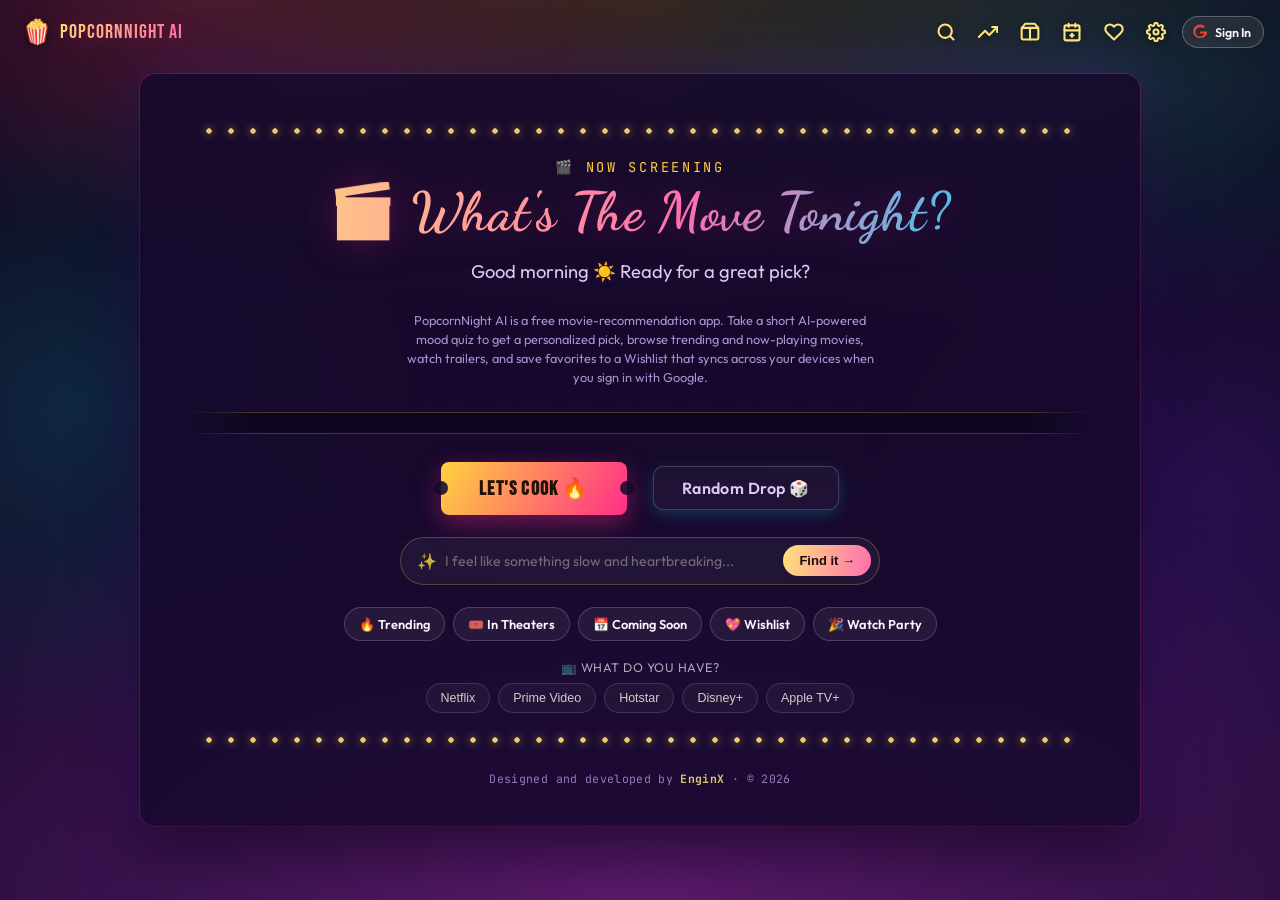
==== commit 626b06ee: "Add files via upload" ====
--- a/index.html
+++ b/index.html
@@ -42,9 +42,9 @@
     <div class="film-grain" aria-hidden="true"></div>
 
     <div class="top-left-actions">
-        <button id="brand-home-btn" class="brand-logo-btn" aria-label="PopcornNight.ai — Go to homepage">
+        <button id="brand-home-btn" class="brand-logo-btn" aria-label="PopcornNight AI — Go to homepage">
             <span class="brand-logo-mark">🍿</span>
-            <span class="brand-logo-text">PopcornNight.ai</span>
+            <span class="brand-logo-text">PopcornNight AI</span>
         </button>
         <button id="home-btn" class="nav-btn home-btn hidden" aria-label="Home">
             <svg viewBox="0 0 24 24" width="22" height="22" fill="none" stroke="currentColor" stroke-width="2.5" stroke-linecap="round" stroke-linejoin="round">
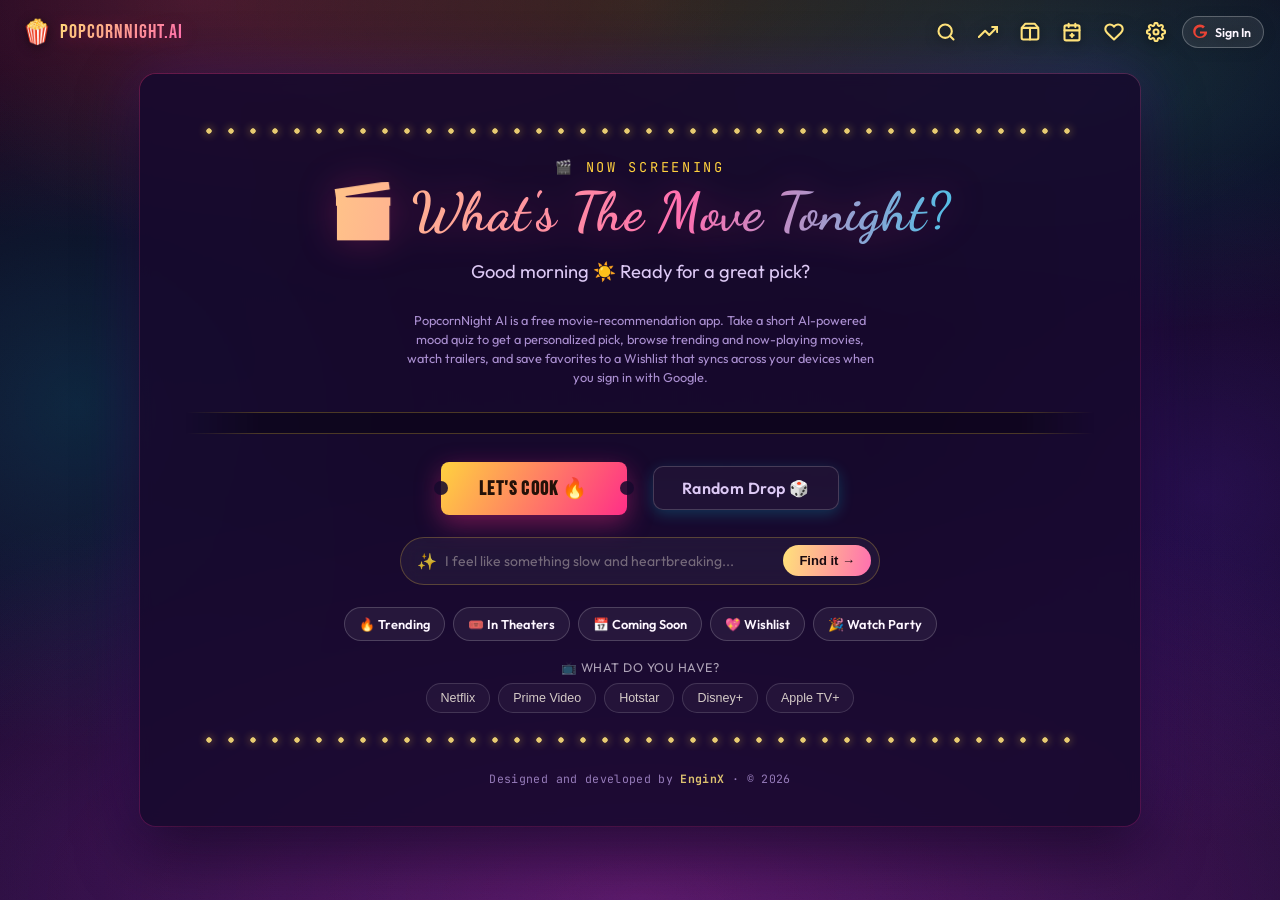
==== commit 098089ad: "Add files via upload" ====
--- a/index.html
+++ b/index.html
@@ -42,9 +42,9 @@
     <div class="film-grain" aria-hidden="true"></div>
 
     <div class="top-left-actions">
-        <button id="brand-home-btn" class="brand-logo-btn" aria-label="PopcornNight AI — Go to homepage">
+        <button id="brand-home-btn" class="brand-logo-btn" aria-label="PopcornNight.ai — Go to homepage">
             <span class="brand-logo-mark">🍿</span>
-            <span class="brand-logo-text">PopcornNight AI</span>
+            <span class="brand-logo-text">PopcornNight.ai</span>
         </button>
         <button id="home-btn" class="nav-btn home-btn hidden" aria-label="Home">
             <svg viewBox="0 0 24 24" width="22" height="22" fill="none" stroke="currentColor" stroke-width="2.5" stroke-linecap="round" stroke-linejoin="round">
@@ -448,7 +448,7 @@
             <button id="watchparty-modal-close" class="trailer-modal-close" aria-label="Close">✕</button>
             <h3 class="settings-modal-title">🎉 Watch Party Mode</h3>
             <div id="watchparty-setup" class="watchparty-setup">
-                <p class="watchparty-desc">Answer a few quick taste questions each, and we'll merge both picks into one recommendation. Perfect for movie night with a friend — pass the device back and forth.</p>
+                <p id="watchparty-desc" class="watchparty-desc">Answer a few quick taste questions, share the room link with a friend, and we'll merge both picks into one recommendation — works from two separate phones.</p>
                 <div id="watchparty-room-row" class="watchparty-room-row">
                     <span class="watchparty-room-label">Room Code</span>
                     <span id="watchparty-room-code" class="watchparty-room-code">------</span>
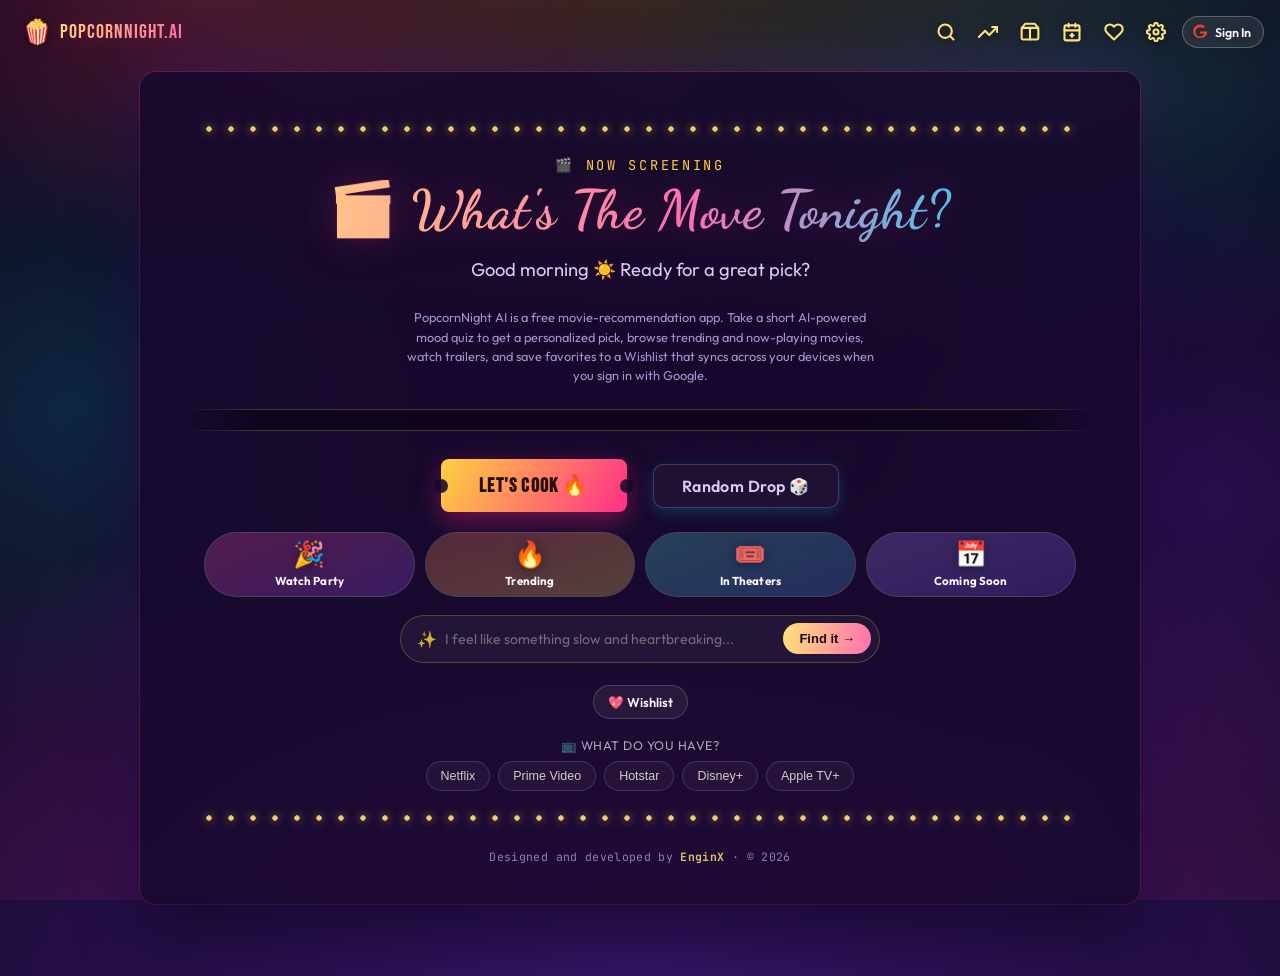
==== commit ae5697dc: "Add files via upload" ====
--- a/index.html
+++ b/index.html
@@ -156,6 +156,25 @@
                 <button id="random-btn" class="btn secondary wildcard-btn">Random Drop 🎲</button>
             </div>
 
+            <div id="quick-actions-grid" class="quick-actions-grid">
+                <button class="home-chip quick-action-card qa-watchparty" id="chip-watchparty" data-mode="watchparty">
+                    <span class="qa-icon" aria-hidden="true">🎉</span>
+                    <span class="qa-label">Watch Party</span>
+                </button>
+                <button class="home-chip quick-action-card qa-trending" id="chip-trending" data-mode="trending">
+                    <span class="qa-icon" aria-hidden="true">🔥</span>
+                    <span class="qa-label">Trending</span>
+                </button>
+                <button class="home-chip quick-action-card qa-theaters" id="chip-theaters" data-mode="theaters">
+                    <span class="qa-icon" aria-hidden="true">🎟️</span>
+                    <span class="qa-label">In Theaters</span>
+                </button>
+                <button class="home-chip quick-action-card qa-upcoming" id="chip-upcoming" data-mode="upcoming">
+                    <span class="qa-icon" aria-hidden="true">📅</span>
+                    <span class="qa-label">Coming Soon</span>
+                </button>
+            </div>
+
             <div id="resume-chip" class="resume-chip hidden">
                 <img id="resume-chip-poster" class="resume-chip-poster" src="" alt="">
                 <div class="resume-chip-text">
@@ -173,11 +192,7 @@
             <p id="mood-error" class="mood-error hidden"></p>
 
             <div id="home-quick-chips" class="home-quick-chips">
-                <button class="home-chip" id="chip-trending" data-mode="trending">🔥 Trending</button>
-                <button class="home-chip" id="chip-theaters" data-mode="theaters">🎟️ In Theaters</button>
-                <button class="home-chip" id="chip-upcoming" data-mode="upcoming">📅 Coming Soon</button>
                 <button class="home-chip" id="chip-wishlist" data-mode="wishlist">💖 Wishlist</button>
-                <button class="home-chip" id="chip-watchparty" data-mode="watchparty">🎉 Watch Party</button>
             </div>
 
             <div id="ott-select-section" class="ott-select-section">
@@ -442,21 +457,51 @@
         </div>
     </div>
 
-    <div id="watchparty-modal" class="settings-modal hidden">
+    <div id="watchparty-modal" class="watchparty-fullscreen hidden">
         <div class="settings-modal-backdrop" id="watchparty-modal-backdrop"></div>
-        <div class="settings-modal-box watchparty-modal-box">
-            <button id="watchparty-modal-close" class="trailer-modal-close" aria-label="Close">✕</button>
-            <h3 class="settings-modal-title">🎉 Watch Party Mode</h3>
-            <div id="watchparty-setup" class="watchparty-setup">
-                <p id="watchparty-desc" class="watchparty-desc">Answer a few quick taste questions, share the room link with a friend, and we'll merge both picks into one recommendation — works from two separate phones.</p>
-                <div id="watchparty-room-row" class="watchparty-room-row">
-                    <span class="watchparty-room-label">Room Code</span>
-                    <span id="watchparty-room-code" class="watchparty-room-code">------</span>
-                    <button id="watchparty-copy-btn" class="ghost-btn" type="button">Copy Link</button>
-                </div>
+        <div class="watchparty-fullscreen-box">
+            <button id="watchparty-modal-close" class="trailer-modal-close watchparty-close-btn" aria-label="Close">✕</button>
+
+            <div id="watchparty-lobby" class="watchparty-lobby">
+                <div class="watchparty-lobby-main">
+                    <h3 class="settings-modal-title watchparty-title">🎉 Watch Party</h3>
+                    <p id="watchparty-desc" class="watchparty-desc">Enter your name, then create a room or join one with a code — everyone answers a few AI-picked questions and we'll find movies the whole group will like.</p>
+
+                    <div class="watchparty-name-row">
+                        <input type="text" id="watchparty-name-input" class="watchparty-name-input" placeholder="Your name" maxlength="20" autocomplete="off">
+                    </div>
+
+                    <div id="watchparty-entry-block" class="watchparty-entry-block">
+                        <button id="watchparty-create-btn" class="btn ticket-btn watchparty-create-btn" type="button">🎬 Create a Room</button>
+                        <div class="watchparty-divider"><span>or</span></div>
+                        <div class="watchparty-join-block">
+                            <input type="text" id="watchparty-code-input" class="watchparty-code-input" placeholder="Enter room code" maxlength="6" autocomplete="off" autocapitalize="characters">
+                            <button id="watchparty-join-btn" class="btn ticket-btn watchparty-join-btn" type="button">Join</button>
+                        </div>
+                    </div>
+
+                    <div id="watchparty-room-row" class="watchparty-room-row hidden">
+                        <span class="watchparty-room-label">Room Code</span>
+                        <span id="watchparty-room-code" class="watchparty-room-code">------</span>
+                        <button id="watchparty-copy-btn" class="ghost-btn" type="button">Copy Link</button>
+                    </div>
+
+                    <button id="watchparty-start-btn" class="btn ticket-btn watchparty-start-btn hidden" type="button">Start Party 🚀</button>
+                    <p id="watchparty-host-hint" class="watchparty-host-hint hidden"></p>
+                </div>
+
+                <div id="watchparty-players-col" class="watchparty-players-col hidden">
+                    <h4 class="watchparty-players-title">👥 In the room</h4>
+                    <div id="watchparty-players-list" class="watchparty-players-list"></div>
+                </div>
+            </div>
+
+            <div id="watchparty-setup" class="watchparty-setup hidden">
+                <h3 class="settings-modal-title watchparty-title">🎬 A Few Quick Questions</h3>
                 <div id="watchparty-questions" class="watchparty-questions"></div>
                 <button id="watchparty-next-btn" class="btn ticket-btn watchparty-next-btn">Continue →</button>
             </div>
+
             <div id="watchparty-result" class="watchparty-result hidden"></div>
         </div>
     </div>
--- a/style.css
+++ b/style.css
@@ -411,7 +411,7 @@
 /* --- MAIN CONTAINER --- */
 .container {
     width: 92%;
-    max-width: 620px;
+    max-width: 660px;
     background: var(--surface);
     padding: clamp(24px, 5vw, 38px) clamp(18px, 5vw, 34px) 26px;
     border-radius: var(--radius);
@@ -600,6 +600,82 @@
     gap: 12px;
     width: 100%;
     margin-top: 8px;
+}
+
+/* --- Quick-action cards: Watch Party / Trending / In Theaters / Coming
+   Soon, promoted up next to the two main CTAs with their own bold
+   gradient "graphic" look instead of being small plain-text pills. --- */
+.quick-actions-grid {
+    display: grid;
+    grid-template-columns: repeat(4, 1fr);
+    gap: 10px;
+    width: 100%;
+    margin-top: 16px;
+}
+
+.quick-action-card {
+    display: flex;
+    flex-direction: column;
+    align-items: center;
+    justify-content: center;
+    gap: 6px;
+    padding: 14px 6px 12px;
+    border-radius: 16px;
+    border: 1px solid rgba(255,255,255,0.14);
+    background: rgba(255,255,255,0.05);
+    color: var(--cream);
+    font-family: var(--font-body);
+    cursor: pointer;
+    text-align: center;
+    position: relative;
+    overflow: hidden;
+    transition: transform 0.2s ease, box-shadow 0.2s ease, border-color 0.2s ease;
+}
+
+.quick-action-card::before {
+    content: "";
+    position: absolute;
+    inset: 0;
+    opacity: 0.22;
+    transition: opacity 0.2s ease;
+}
+
+.quick-action-card:hover,
+.quick-action-card:focus-visible {
+    transform: translateY(-3px) scale(1.02);
+    border-color: rgba(255,255,255,0.35);
+    box-shadow: 0 10px 26px rgba(0,0,0,0.4);
+}
+.quick-action-card:hover::before { opacity: 0.34; }
+
+.qa-icon {
+    font-size: 1.6rem;
+    line-height: 1;
+    filter: drop-shadow(0 2px 6px rgba(0,0,0,0.4));
+    position: relative;
+    z-index: 1;
+}
+
+.qa-label {
+    font-size: 0.72rem;
+    font-weight: 700;
+    letter-spacing: 0.01em;
+    position: relative;
+    z-index: 1;
+}
+
+.qa-watchparty::before { background: linear-gradient(160deg, #ff2e88, #7b2ff7); }
+.qa-trending::before { background: linear-gradient(160deg, #ff6a3d, #ffd23f); }
+.qa-theaters::before { background: linear-gradient(160deg, #2fd6c0, #1f7ae0); }
+.qa-upcoming::before { background: linear-gradient(160deg, #a06bff, #4a2fd6); }
+
+.qa-watchparty { border-color: rgba(255,46,136,0.45); }
+.qa-trending { border-color: rgba(255,210,63,0.45); }
+.qa-theaters { border-color: rgba(47,214,192,0.4); }
+.qa-upcoming { border-color: rgba(160,107,255,0.4); }
+
+@media (max-width: 420px) {
+    .quick-actions-grid { grid-template-columns: repeat(2, 1fr); }
 }
 
 .btn {
@@ -1909,7 +1985,7 @@
        floating in the middle of it and leaving a dead empty strip out to
        the screen edge. Clamped so posters never get too cramped or, at
        the other extreme, blown up unnaturally large. */
-    width: clamp(60px, calc(50vw - 500px - 40px), 180px);
+    width: clamp(48px, calc(50vw - 540px - 40px), 140px);
     z-index: 1;
     overflow: hidden;
     pointer-events: none;
@@ -1978,14 +2054,14 @@
 }
 
 @media (min-width: 1440px) {
-    .container { max-width: 1200px; }
+    .container { max-width: 1320px; }
     .browse-grid { grid-template-columns: repeat(7, 1fr); }
-    .poster-rail { width: clamp(60px, calc(50vw - 600px - 40px), 200px); }
+    .poster-rail { width: clamp(48px, calc(50vw - 660px - 40px), 150px); }
 }
 
 @media (min-width: 1800px) {
-    .container { max-width: 1300px; }
-    .poster-rail { width: clamp(70px, calc(50vw - 650px - 40px), 240px); }
+    .container { max-width: 1440px; }
+    .poster-rail { width: clamp(56px, calc(50vw - 720px - 40px), 180px); }
     .poster-rail-left { left: 24px; }
     .poster-rail-right { right: 24px; }
     .poster-rail-track { animation-duration: 60s; }
@@ -3016,7 +3092,7 @@
     border-radius: 999px;
     cursor: pointer;
 }
-.compare-modal-box, .watchparty-modal-box { text-align: left; }
+.compare-modal-box { text-align: left; }
 .compare-modal-desc { font-size: 13px; opacity: 0.7; margin: 6px 0 14px; }
 .compare-input { width: 100%; background: rgba(255,255,255,0.06); border: 1px solid rgba(255,255,255,0.14); border-radius: 12px; padding: 12px 14px; margin-bottom: 12px; }
 .compare-submit-btn { width: 100%; }
@@ -3046,26 +3122,138 @@
 /* --- Recently Viewed rail (reuses home-trending-strip styles) --- */
 #home-recently-viewed-section { margin-top: 10px; }
 
-/* --- Watch Party --- */
-.watchparty-desc { font-size: 13px; opacity: 0.75; margin-bottom: 14px; line-height: 1.5; }
-.watchparty-room-row { display: flex; align-items: center; gap: 10px; margin-bottom: 16px; }
+/* --- Watch Party (fullscreen lobby + AI questions + shared result grid) --- */
+.watchparty-fullscreen {
+    position: fixed;
+    inset: 0;
+    z-index: 260;
+    display: flex;
+}
+.watchparty-fullscreen-box {
+    position: relative;
+    z-index: 2;
+    width: 100%;
+    height: 100%;
+    margin: 0 auto;
+    max-width: 1100px;
+    background: linear-gradient(180deg, rgba(23,10,46,0.98), rgba(12,4,23,0.99));
+    overflow-y: auto;
+    padding: clamp(20px, 5vw, 48px) clamp(18px, 5vw, 56px) 40px;
+    animation: scaleIn 0.2s cubic-bezier(0.2, 0.8, 0.3, 1) forwards;
+}
+.watchparty-close-btn { position: fixed; top: 18px; right: 18px; z-index: 5; }
+.watchparty-title { text-align: left; margin: 0 0 6px; }
+
+/* Lobby: form on the left, connected-players column on the right */
+.watchparty-lobby {
+    display: flex;
+    gap: 36px;
+    align-items: flex-start;
+    flex-wrap: wrap;
+    margin-top: 30px;
+}
+.watchparty-lobby-main { flex: 1 1 340px; min-width: 280px; max-width: 440px; }
+.watchparty-desc { font-size: 13.5px; opacity: 0.75; margin-bottom: 20px; line-height: 1.6; text-align: left; }
+.watchparty-name-row { margin-bottom: 18px; }
+.watchparty-name-input,
+.watchparty-code-input {
+    width: 100%;
+    background: rgba(255,255,255,0.06);
+    border: 1px solid rgba(255,255,255,0.16);
+    border-radius: 12px;
+    padding: 13px 15px;
+    color: var(--cream);
+    font-family: var(--font-body);
+    font-size: 14px;
+}
+.watchparty-name-input:focus, .watchparty-code-input:focus { border-color: var(--gold); outline: none; }
+.watchparty-code-input { text-transform: uppercase; letter-spacing: 0.12em; }
+.watchparty-entry-block { display: flex; flex-direction: column; gap: 4px; }
+.watchparty-create-btn { width: 100%; }
+.watchparty-divider { display: flex; align-items: center; gap: 10px; margin: 16px 0; font-size: 12px; opacity: 0.55; }
+.watchparty-divider::before, .watchparty-divider::after { content: ""; flex: 1; height: 1px; background: rgba(255,255,255,0.15); }
+.watchparty-join-block { display: flex; gap: 8px; }
+.watchparty-join-block .watchparty-code-input { flex: 1; }
+.watchparty-join-btn { width: auto; padding-left: 20px; padding-right: 20px; }
+.watchparty-room-row { display: flex; align-items: center; gap: 10px; margin: 20px 0 10px; }
 .watchparty-room-label { font-size: 12px; opacity: 0.6; }
-.watchparty-room-code { font-family: "JetBrains Mono", monospace; letter-spacing: 0.15em; font-weight: 700; color: var(--gold-bright); font-size: 15px; }
-.watchparty-questions { display: flex; flex-direction: column; gap: 10px; margin-bottom: 16px; }
-.watchparty-question-block { display: flex; flex-direction: column; gap: 6px; }
-.watchparty-question-title { font-size: 13px; font-weight: 600; margin-bottom: 6px; }
-.watchparty-option-row { display: flex; flex-wrap: wrap; gap: 6px; }
+.watchparty-room-code { font-family: "JetBrains Mono", monospace; letter-spacing: 0.15em; font-weight: 700; color: var(--gold-bright); font-size: 17px; }
+.watchparty-start-btn { width: 100%; margin-top: 14px; }
+.watchparty-host-hint { font-size: 12.5px; opacity: 0.65; margin-top: 12px; text-align: left; }
+
+.watchparty-players-col {
+    flex: 0 0 220px;
+    border-left: 1px solid rgba(255,255,255,0.12);
+    padding-left: 28px;
+    min-height: 200px;
+}
+.watchparty-players-title { font-size: 13px; letter-spacing: 0.04em; margin: 0 0 14px; opacity: 0.8; text-align: left; }
+.watchparty-players-list { display: flex; flex-direction: column; gap: 10px; }
+.watchparty-player-chip {
+    display: flex;
+    align-items: center;
+    gap: 10px;
+    padding: 9px 12px;
+    border-radius: 12px;
+    background: rgba(255,255,255,0.05);
+    border: 1px solid rgba(255,255,255,0.08);
+    font-size: 13px;
+    text-align: left;
+}
+.watchparty-player-avatar {
+    width: 26px; height: 26px;
+    border-radius: 50%;
+    background: linear-gradient(100deg, var(--gold-bright), var(--pink-bright));
+    color: #1a0a10;
+    display: flex; align-items: center; justify-content: center;
+    font-weight: 700; font-size: 12px;
+    flex-shrink: 0;
+}
+.watchparty-player-name { flex: 1; overflow: hidden; text-overflow: ellipsis; white-space: nowrap; }
+.watchparty-player-host-badge { font-size: 10px; opacity: 0.6; }
+.watchparty-player-status { font-size: 14px; }
+
+/* AI question screen */
+.watchparty-setup { max-width: 520px; margin: 30px auto 0; }
+.watchparty-questions { display: flex; flex-direction: column; gap: 14px; margin-bottom: 18px; }
+.watchparty-question-block { display: flex; flex-direction: column; gap: 8px; }
+.watchparty-question-title { font-size: 14px; font-weight: 600; margin-bottom: 6px; text-align: left; }
+.watchparty-option-row { display: flex; flex-wrap: wrap; gap: 8px; }
 .watchparty-option {
-    padding: 7px 13px;
+    padding: 9px 15px;
     border-radius: 999px;
     border: 1px solid rgba(255,255,255,0.14);
     background: rgba(255,255,255,0.04);
-    font-size: 12.5px;
+    color: var(--cream);
+    font-size: 13px;
     cursor: pointer;
 }
 .watchparty-option.selected { background: linear-gradient(100deg, var(--gold-bright), var(--pink-bright)); color: #1a0a10; font-weight: 600; border-color: transparent; }
 .watchparty-next-btn { width: 100%; }
-.watchparty-result { font-size: 14px; line-height: 1.6; }
+
+/* Waiting / result screen */
+.watchparty-result { font-size: 14px; line-height: 1.6; max-width: 900px; margin: 30px auto 0; text-align: center; }
+.watchparty-waiting-title { font-size: 15px; margin-bottom: 18px; }
+.watchparty-waiting-list { display: flex; flex-direction: column; gap: 8px; max-width: 320px; margin: 0 auto; }
+.watchparty-waiting-row { display: flex; align-items: center; gap: 10px; font-size: 13.5px; text-align: left; padding: 8px 12px; border-radius: 10px; background: rgba(255,255,255,0.04); }
+.watchparty-group-reason { font-size: 14.5px; opacity: 0.85; margin: 0 0 22px; line-height: 1.6; }
+.watchparty-grid {
+    display: grid;
+    grid-template-columns: repeat(2, 1fr);
+    gap: 14px;
+    text-align: left;
+}
+@media (min-width: 640px) {
+    .watchparty-grid { grid-template-columns: repeat(3, 1fr); gap: 18px; }
+}
+@media (min-width: 900px) {
+    .watchparty-grid { grid-template-columns: repeat(4, 1fr); }
+}
+
+@media (max-width: 680px) {
+    .watchparty-lobby { flex-direction: column; }
+    .watchparty-players-col { border-left: none; border-top: 1px solid rgba(255,255,255,0.12); padding-left: 0; padding-top: 20px; flex: 1 1 auto; width: 100%; }
+}
 
 /* --- Affiliate ticket link --- */
 .ticket-affiliate-link {
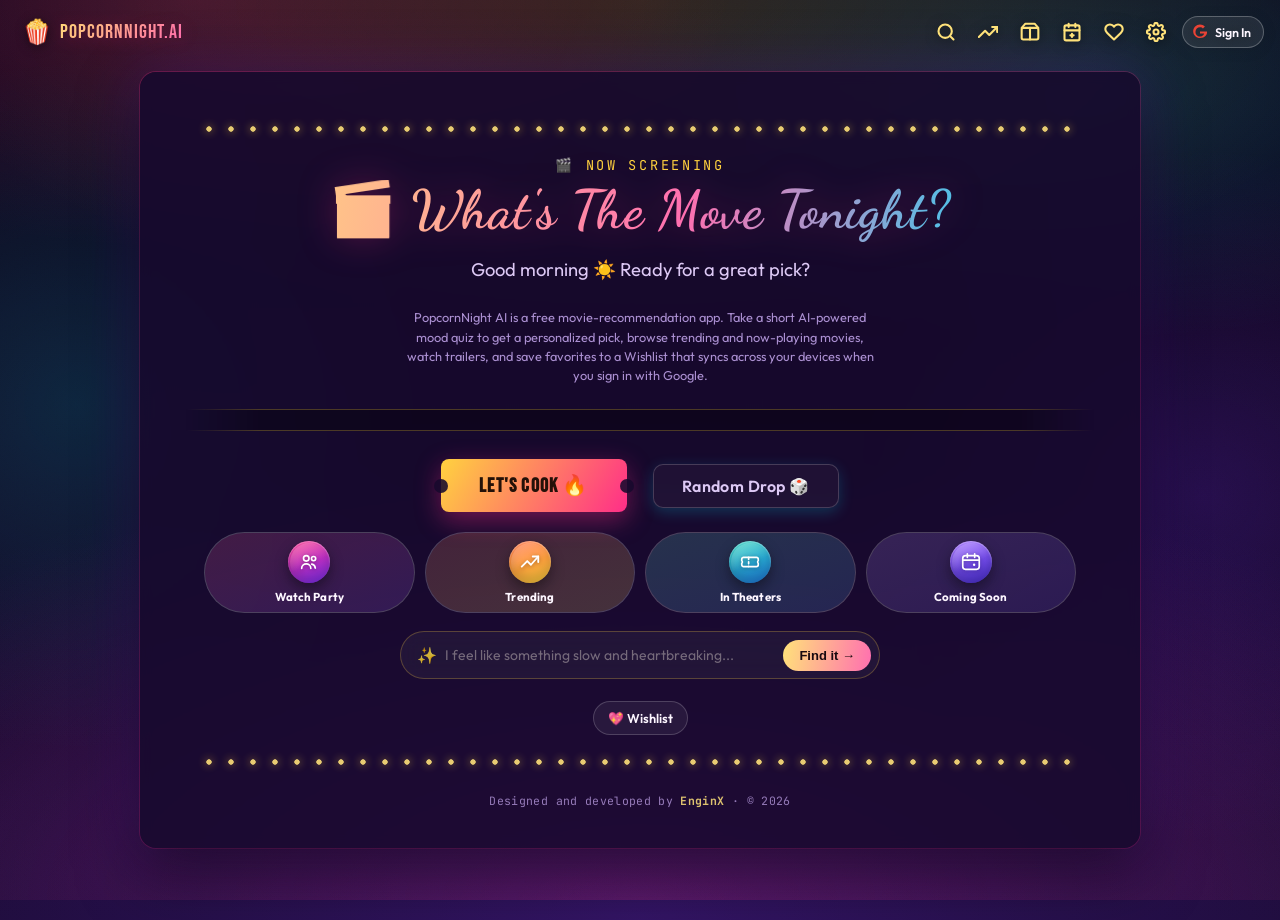
==== commit b9d3b34a: "Add files via upload" ====
--- a/index.html
+++ b/index.html
@@ -158,19 +158,43 @@
 
             <div id="quick-actions-grid" class="quick-actions-grid">
                 <button class="home-chip quick-action-card qa-watchparty" id="chip-watchparty" data-mode="watchparty">
-                    <span class="qa-icon" aria-hidden="true">🎉</span>
+                    <span class="qa-icon-badge" aria-hidden="true">
+                        <svg viewBox="0 0 24 24" fill="none" stroke="currentColor" stroke-width="1.8" stroke-linecap="round" stroke-linejoin="round">
+                            <circle cx="9" cy="8" r="3"></circle>
+                            <path d="M4 19c0-3 2.5-5 5-5s5 2 5 5"></path>
+                            <circle cx="17" cy="8.3" r="2.3"></circle>
+                            <path d="M15 14.3c2 .35 3.6 2.05 3.9 4.3"></path>
+                        </svg>
+                    </span>
                     <span class="qa-label">Watch Party</span>
                 </button>
                 <button class="home-chip quick-action-card qa-trending" id="chip-trending" data-mode="trending">
-                    <span class="qa-icon" aria-hidden="true">🔥</span>
+                    <span class="qa-icon-badge" aria-hidden="true">
+                        <svg viewBox="0 0 24 24" fill="none" stroke="currentColor" stroke-width="2" stroke-linecap="round" stroke-linejoin="round">
+                            <polyline points="3 17 9 11 13 15 21 6"></polyline>
+                            <polyline points="15 6 21 6 21 12"></polyline>
+                        </svg>
+                    </span>
                     <span class="qa-label">Trending</span>
                 </button>
                 <button class="home-chip quick-action-card qa-theaters" id="chip-theaters" data-mode="theaters">
-                    <span class="qa-icon" aria-hidden="true">🎟️</span>
+                    <span class="qa-icon-badge" aria-hidden="true">
+                        <svg viewBox="0 0 24 24" fill="none" stroke="currentColor" stroke-width="1.8" stroke-linecap="round" stroke-linejoin="round">
+                            <path d="M3 9a2 2 0 0 1 2-2h14a2 2 0 0 1 2 2v1.5a2 2 0 0 0 0 3V15a2 2 0 0 1-2 2H5a2 2 0 0 1-2-2v-1.5a2 2 0 0 0 0-3z"></path>
+                            <line x1="10.5" y1="7" x2="10.5" y2="17" stroke-dasharray="2.2 2.6"></line>
+                        </svg>
+                    </span>
                     <span class="qa-label">In Theaters</span>
                 </button>
                 <button class="home-chip quick-action-card qa-upcoming" id="chip-upcoming" data-mode="upcoming">
-                    <span class="qa-icon" aria-hidden="true">📅</span>
+                    <span class="qa-icon-badge" aria-hidden="true">
+                        <svg viewBox="0 0 24 24" fill="none" stroke="currentColor" stroke-width="1.8" stroke-linecap="round" stroke-linejoin="round">
+                            <rect x="3" y="5" width="18" height="15" rx="3"></rect>
+                            <path d="M3 10h18"></path>
+                            <path d="M8 3v4M16 3v4"></path>
+                            <circle cx="15.4" cy="15" r="1.3" fill="currentColor" stroke="none"></circle>
+                        </svg>
+                    </span>
                     <span class="qa-label">Coming Soon</span>
                 </button>
             </div>
@@ -195,19 +219,9 @@
                 <button class="home-chip" id="chip-wishlist" data-mode="wishlist">💖 Wishlist</button>
             </div>
 
-            <div id="ott-select-section" class="ott-select-section">
-                <div class="ott-select-heading" id="ott-select-heading">📺 What do you have?</div>
-                <div id="ott-chip-row" class="ott-chip-row"></div>
-            </div>
-
             <div id="home-recently-viewed-section" class="home-trending-section hidden">
                 <div class="home-trending-heading" id="home-recent-heading">🕓 Recently Viewed</div>
                 <div id="home-recent-strip" class="home-trending-strip"></div>
-            </div>
-
-            <div id="home-trending-section" class="home-trending-section hidden">
-                <div class="home-trending-heading">🔥 Trending Right Now</div>
-                <div id="home-trending-strip" class="home-trending-strip"></div>
             </div>
         </div>
 
@@ -316,6 +330,8 @@
                             <a id="ticket-affiliate-link" class="ticket-affiliate-link hidden" href="#" target="_blank" rel="noopener sponsored">🎟️ Book Tickets</a>
                         </div>
 
+                        <p id="you-can-watch-badge" class="you-can-watch-badge hidden"></p>
+
                         <div id="free-section" class="platform-section hidden">
                             <span class="platform-label" id="free-label">Free to watch</span>
                             <div id="free-platforms" class="platform-row"></div>
@@ -525,6 +541,10 @@
                     <span class="spoiler-toggle-track"><span class="spoiler-toggle-thumb"></span></span>
                 </label>
             </div>
+            <div id="settings-subs-section" class="settings-subs-section hidden">
+                <div class="settings-subs-heading" id="settings-ott-heading">📺 What do you have?</div>
+                <div id="settings-ott-chip-row" class="ott-chip-row"></div>
+            </div>
         </div>
     </div>
 
--- a/style.css
+++ b/style.css
@@ -190,6 +190,8 @@
     position: relative;
     z-index: 2;
     width: min(360px, 100%);
+    max-height: min(560px, 88vh);
+    overflow-y: auto;
     background: var(--surface-2);
     border: 1px solid var(--pink);
     border-radius: 18px;
@@ -636,7 +638,7 @@
     content: "";
     position: absolute;
     inset: 0;
-    opacity: 0.22;
+    opacity: 0.14;
     transition: opacity 0.2s ease;
 }
 
@@ -646,14 +648,53 @@
     border-color: rgba(255,255,255,0.35);
     box-shadow: 0 10px 26px rgba(0,0,0,0.4);
 }
-.quick-action-card:hover::before { opacity: 0.34; }
-
-.qa-icon {
-    font-size: 1.6rem;
-    line-height: 1;
-    filter: drop-shadow(0 2px 6px rgba(0,0,0,0.4));
+.quick-action-card:hover::before { opacity: 0.26; }
+
+/* --- Icon badges: a proper glossy, gradient-filled circle behind a crisp
+   line-art SVG, instead of a flat emoji glyph sitting on the card. Gives
+   each quick-action card its own bold "app icon" look. --- */
+.qa-icon-badge {
+    width: 42px;
+    height: 42px;
+    border-radius: 50%;
+    display: flex;
+    align-items: center;
+    justify-content: center;
     position: relative;
     z-index: 1;
+    box-shadow:
+        0 6px 14px rgba(0,0,0,0.4),
+        inset 0 1.5px 1.5px rgba(255,255,255,0.4),
+        inset 0 -8px 12px rgba(0,0,0,0.2);
+    transition: transform 0.2s ease, box-shadow 0.2s ease;
+}
+
+.qa-icon-badge::after {
+    content: "";
+    position: absolute;
+    inset: 2px;
+    border-radius: 50%;
+    background: linear-gradient(155deg, rgba(255,255,255,0.6), rgba(255,255,255,0) 55%);
+    opacity: 0.6;
+    pointer-events: none;
+}
+
+.qa-icon-badge svg {
+    width: 22px;
+    height: 22px;
+    color: #fff;
+    filter: drop-shadow(0 1px 2px rgba(0,0,0,0.35));
+    position: relative;
+    z-index: 1;
+}
+
+.quick-action-card:hover .qa-icon-badge,
+.quick-action-card:focus-visible .qa-icon-badge {
+    transform: scale(1.08) translateY(-1px);
+    box-shadow:
+        0 8px 18px rgba(0,0,0,0.45),
+        inset 0 1.5px 1.5px rgba(255,255,255,0.45),
+        inset 0 -8px 12px rgba(0,0,0,0.2);
 }
 
 .qa-label {
@@ -668,6 +709,11 @@
 .qa-trending::before { background: linear-gradient(160deg, #ff6a3d, #ffd23f); }
 .qa-theaters::before { background: linear-gradient(160deg, #2fd6c0, #1f7ae0); }
 .qa-upcoming::before { background: linear-gradient(160deg, #a06bff, #4a2fd6); }
+
+.qa-watchparty .qa-icon-badge { background: linear-gradient(160deg, #ff2e88, #7b2ff7); }
+.qa-trending .qa-icon-badge { background: linear-gradient(160deg, #ff6a3d, #ffd23f); }
+.qa-theaters .qa-icon-badge { background: linear-gradient(160deg, #2fd6c0, #1f7ae0); }
+.qa-upcoming .qa-icon-badge { background: linear-gradient(160deg, #a06bff, #4a2fd6); }
 
 .qa-watchparty { border-color: rgba(255,46,136,0.45); }
 .qa-trending { border-color: rgba(255,210,63,0.45); }
@@ -2992,12 +3038,29 @@
     margin-top: 6px;
 }
 
-/* --- OTT subscription chip selector --- */
-.ott-select-section { width: min(560px, 94vw); margin: 18px auto 4px; text-align: center; }
-.ott-select-heading { font-size: 12.5px; letter-spacing: 0.04em; opacity: 0.65; margin-bottom: 8px; text-transform: uppercase; }
-.ott-chip-row { display: flex; flex-wrap: wrap; gap: 8px; justify-content: center; }
+/* --- OTT subscription checklist (lives in Settings, signed-in users only) --- */
+.settings-subs-section {
+    width: 100%;
+    margin-top: 6px;
+    padding-top: 14px;
+    border-top: 1px solid rgba(255,255,255,0.1);
+    text-align: left;
+}
+.settings-subs-heading {
+    font-size: 12.5px;
+    letter-spacing: 0.04em;
+    opacity: 0.7;
+    margin-bottom: 10px;
+    text-transform: uppercase;
+    color: var(--cream);
+}
+.ott-chip-row { display: flex; flex-wrap: wrap; gap: 8px; justify-content: flex-start; }
+.ott-settings-status { font-size: 12.5px; opacity: 0.6; }
 .ott-chip {
-    padding: 7px 14px;
+    display: flex;
+    align-items: center;
+    gap: 6px;
+    padding: 6px 12px 6px 6px;
     border-radius: 999px;
     border: 1px solid rgba(255,255,255,0.14);
     background: rgba(255,255,255,0.04);
@@ -3006,6 +3069,12 @@
     cursor: pointer;
     transition: all 0.2s ease;
 }
+.ott-chip img {
+    width: 20px;
+    height: 20px;
+    border-radius: 5px;
+    object-fit: cover;
+}
 .ott-chip.selected {
     background: linear-gradient(100deg, var(--gold-bright), var(--pink-bright));
     color: #1a0a10;
@@ -3017,6 +3086,32 @@
 .platform-pill.on-your-service {
     outline: 2px solid var(--gold-bright);
     outline-offset: 1px;
+}
+
+/* Platform pills are now clickable links (opens the OTT's site) whenever we
+   recognize the provider — give them an obvious hover/tap affordance. */
+a.platform-pill {
+    text-decoration: none;
+    cursor: pointer;
+    transition: transform 0.15s ease, border-color 0.15s ease;
+}
+a.platform-pill:hover,
+a.platform-pill:focus-visible {
+    transform: translateY(-1px);
+    border-color: rgba(255,255,255,0.3);
+}
+
+/* --- "You can watch this" banner: shown on a movie card when one of its
+   streaming platforms matches a subscription the signed-in user saved. --- */
+.you-can-watch-badge {
+    display: inline-block;
+    font-size: 12.5px;
+    font-weight: 600;
+    color: #1a0a10;
+    background: linear-gradient(100deg, var(--gold-bright), var(--pink-bright));
+    padding: 6px 14px;
+    border-radius: 999px;
+    margin: 4px 0 10px;
 }
 
 /* --- Why You'll Like This badge --- */
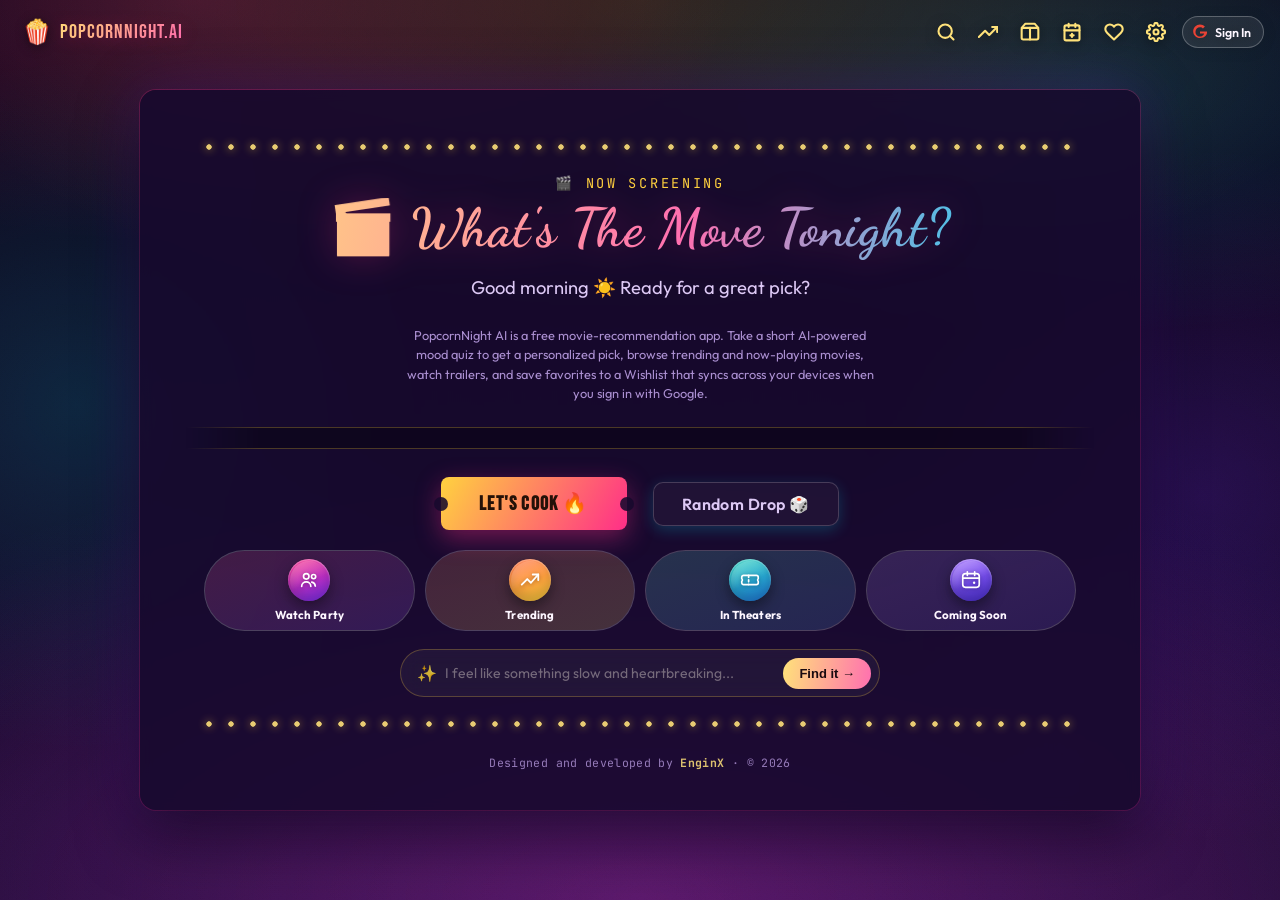
==== commit c153a792: "Add files via upload" ====
--- a/index.html
+++ b/index.html
@@ -214,10 +214,6 @@
                 <button id="mood-submit-btn" class="mood-submit-btn" aria-label="Find a movie for this mood">Find it →</button>
             </div>
             <p id="mood-error" class="mood-error hidden"></p>
-
-            <div id="home-quick-chips" class="home-quick-chips">
-                <button class="home-chip" id="chip-wishlist" data-mode="wishlist">💖 Wishlist</button>
-            </div>
 
             <div id="home-recently-viewed-section" class="home-trending-section hidden">
                 <div class="home-trending-heading" id="home-recent-heading">🕓 Recently Viewed</div>
@@ -522,10 +518,10 @@
         </div>
     </div>
 
-    <div id="settings-modal" class="settings-modal hidden">
+    <div id="settings-modal" class="settings-modal settings-drawer hidden">
         <div class="settings-modal-backdrop" id="settings-modal-backdrop"></div>
-        <div class="settings-modal-box">
-            <button id="settings-modal-close" class="trailer-modal-close" aria-label="Close">✕</button>
+        <div class="settings-modal-box settings-drawer-box">
+            <button id="settings-modal-close" class="settings-drawer-close" aria-label="Close">✕</button>
             <h3 id="settings-modal-title" class="settings-modal-title">⚙️ Settings</h3>
             <div class="settings-row">
                 <span id="settings-language-label" class="settings-row-label">Language</span>
--- a/style.css
+++ b/style.css
@@ -240,6 +240,81 @@
     border-color: var(--gold);
 }
 
+/* --- SETTINGS DRAWER: overrides the generic centered-popup layout above,
+   scoped to #settings-modal only, so Compare/Watch-Party (which share the
+   same base .settings-modal classes) keep their normal centered look. ---
+   Minimalist right-side bar: full viewport height, slides in from the
+   edge, no heavy border/glow — just a thin hairline and a flat surface. */
+.settings-drawer {
+    justify-content: flex-end;
+    align-items: stretch;
+    padding: 0;
+}
+
+.settings-drawer .settings-modal-backdrop {
+    background: rgba(5, 2, 10, 0.45);
+    backdrop-filter: blur(2px);
+}
+
+.settings-drawer-box {
+    width: min(300px, 86vw);
+    height: 100%;
+    max-height: 100vh;
+    margin: 0;
+    border-radius: 0;
+    border: none;
+    border-left: 1px solid rgba(255,255,255,0.1);
+    background: var(--void-2);
+    box-shadow: -18px 0 44px rgba(0,0,0,0.45);
+    padding: 26px 22px;
+    display: flex;
+    flex-direction: column;
+    animation: settingsDrawerIn 0.22s cubic-bezier(0.2, 0.8, 0.3, 1) forwards;
+}
+
+@keyframes settingsDrawerIn {
+    from { transform: translateX(100%); }
+    to { transform: translateX(0); }
+}
+
+.settings-drawer-close {
+    position: absolute;
+    top: 20px;
+    right: 20px;
+    width: 30px;
+    height: 30px;
+    border-radius: 50%;
+    background: none;
+    border: 1px solid rgba(255,255,255,0.14);
+    color: var(--ink-soft);
+    font-size: 0.85rem;
+    cursor: pointer;
+    display: inline-flex;
+    align-items: center;
+    justify-content: center;
+    transition: border-color 0.15s ease, color 0.15s ease;
+}
+
+.settings-drawer-close:hover {
+    border-color: var(--gold);
+    color: var(--gold-bright);
+}
+
+.settings-drawer .settings-modal-title {
+    text-align: left;
+    font-family: var(--font-body);
+    font-weight: 700;
+    letter-spacing: 0.01em;
+    font-size: 1.02rem;
+    color: var(--cream);
+    margin: 2px 34px 22px 0;
+}
+
+.settings-drawer .settings-row {
+    border-top: 1px solid rgba(255,255,255,0.07);
+    padding: 15px 0;
+}
+
 /* --- LIVE SEARCH UI --- */
 .search-container {
     position: relative;
@@ -1887,7 +1962,7 @@
 
 /* --- Phone-width top bar de-clutter ---
    Trending/In-Theaters/Upcoming already have full-size equivalents as
-   quick-chips on the homescreen itself (#home-quick-chips), so on phones
+   quick-chips on the homescreen itself (#quick-actions-grid), so on phones
    they're dropped from the fixed corner bar entirely — that's what was
    crowding/overlapping there in the first place with 7+ icons fighting
    for ~340px of width. Search, Wishlist, Settings and the account button
@@ -2722,14 +2797,6 @@
 }
 
 /* --- Homescreen: quick nav chips --- */
-.home-quick-chips {
-    display: flex;
-    flex-wrap: wrap;
-    justify-content: center;
-    gap: 8px;
-    margin-top: 22px;
-}
-
 .home-chip {
     padding: 8px 14px;
     border-radius: 999px;
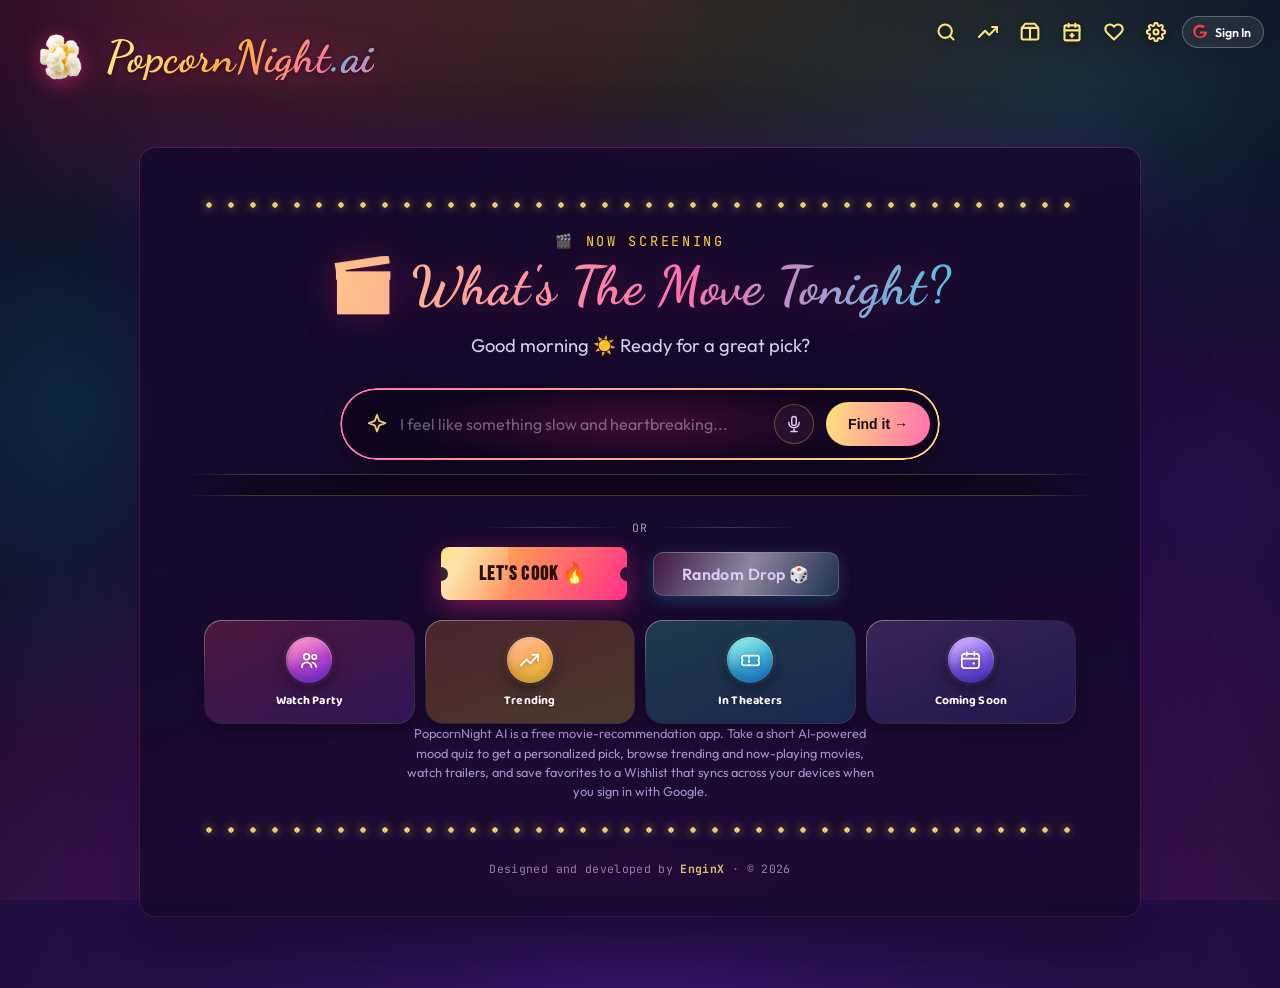
==== commit 6c5dd5ea: "Add files via upload" ====
--- a/index.html
+++ b/index.html
@@ -19,7 +19,7 @@
 
     <link rel="preconnect" href="https://fonts.googleapis.com">
     <link rel="preconnect" href="https://fonts.gstatic.com" crossorigin>
-    <link href="https://fonts.googleapis.com/css2?family=Bebas+Neue&family=Outfit:wght@400;500;600;700&family=JetBrains+Mono:wght@500&family=Dancing+Script:wght@600;700&display=swap" rel="stylesheet">
+    <link href="https://fonts.googleapis.com/css2?family=Bebas+Neue&family=Outfit:wght@400;500;600;700&family=JetBrains+Mono:wght@500&family=Dancing+Script:wght@600;700&family=Baloo+2:wght@600;700;800&display=swap" rel="stylesheet">
     <link rel="stylesheet" href="style.css">
 </head>
 <body>
@@ -43,8 +43,8 @@
 
     <div class="top-left-actions">
         <button id="brand-home-btn" class="brand-logo-btn" aria-label="PopcornNight.ai — Go to homepage">
-            <span class="brand-logo-mark">🍿</span>
-            <span class="brand-logo-text">PopcornNight.ai</span>
+            <img class="brand-logo-icon" src="./brand-icon.png" width="75" height="75" alt="" aria-hidden="true">
+            <span class="brand-logo-text">PopcornNight<span class="brand-logo-text-ai">.ai</span></span>
         </button>
         <button id="home-btn" class="nav-btn home-btn hidden" aria-label="Home">
             <svg viewBox="0 0 24 24" width="22" height="22" fill="none" stroke="currentColor" stroke-width="2.5" stroke-linecap="round" stroke-linejoin="round">
@@ -142,18 +142,38 @@
             <p class="eyebrow" id="start-eyebrow">🎬 Now Screening</p>
             <h1 id="start-title">🎬 What's The Move Tonight?</h1>
             <p id="start-subtitle">Bored? Vibing? Emotionally unstable? 😭<br>Answer a few questions and let us cook your perfect movie pick.</p>
-            <p id="app-purpose-blurb">PopcornNight AI is a free movie-recommendation app. Take a short AI-powered
-                mood quiz to get a personalized pick, browse trending and now-playing movies, watch
-                trailers, and save favorites to a Wishlist that syncs across your devices when you
-                sign in with Google.</p>
+
+            <div id="mood-hero" class="mood-hero">
+                <div id="mood-box" class="mood-box">
+                    <span class="mood-box-shine" aria-hidden="true"></span>
+                    <span class="mood-box-icon" aria-hidden="true">
+                        <svg viewBox="0 0 24 24" width="22" height="22" fill="none" stroke="currentColor" stroke-width="2" stroke-linecap="round" stroke-linejoin="round">
+                            <path d="M12 2l2.4 6.6L21 11l-6.6 2.4L12 20l-2.4-6.6L3 11l6.6-2.4z"></path>
+                        </svg>
+                    </span>
+                    <input type="text" id="mood-input" class="mood-input" placeholder="I feel like something slow and heartbreaking..." autocomplete="off">
+                    <button type="button" id="mood-mic-btn" class="mood-mic-btn" aria-label="Speak your mood">
+                        <svg viewBox="0 0 24 24" width="18" height="18" fill="none" stroke="currentColor" stroke-width="2" stroke-linecap="round" stroke-linejoin="round">
+                            <rect x="9" y="2" width="6" height="12" rx="3"></rect>
+                            <path d="M5 10a7 7 0 0 0 14 0"></path>
+                            <line x1="12" y1="19" x2="12" y2="22"></line>
+                            <line x1="8" y1="22" x2="16" y2="22"></line>
+                        </svg>
+                    </button>
+                    <button id="mood-submit-btn" class="mood-submit-btn" aria-label="Find a movie for this mood">Go</button>
+                </div>
+                <p id="mood-error" class="mood-error hidden"></p>
+            </div>
 
             <div id="film-reel-strip" class="film-reel-strip" aria-hidden="true">
                 <div id="film-reel-track" class="film-reel-track"></div>
             </div>
 
+            <div class="hero-divider" aria-hidden="true"><span>or</span></div>
+
             <div class="start-actions">
-                <button id="start-btn" class="btn ticket-btn">Let's Cook 🔥</button>
-                <button id="random-btn" class="btn secondary wildcard-btn">Random Drop 🎲</button>
+                <button id="start-btn" class="btn ticket-btn home-hero-btn">Let's Cook 🔥</button>
+                <button id="random-btn" class="btn secondary wildcard-btn home-hero-btn">Random Drop 🎲</button>
             </div>
 
             <div id="quick-actions-grid" class="quick-actions-grid">
@@ -199,26 +219,15 @@
                 </button>
             </div>
 
-            <div id="resume-chip" class="resume-chip hidden">
-                <img id="resume-chip-poster" class="resume-chip-poster" src="" alt="">
-                <div class="resume-chip-text">
-                    <span class="resume-chip-label">Continue with</span>
-                    <span id="resume-chip-title" class="resume-chip-title"></span>
-                </div>
-                <span class="resume-chip-arrow">→</span>
-            </div>
-
-            <div id="mood-box" class="mood-box">
-                <span class="mood-box-icon" aria-hidden="true">✨</span>
-                <input type="text" id="mood-input" class="mood-input" placeholder="I feel like something slow and heartbreaking..." autocomplete="off">
-                <button id="mood-submit-btn" class="mood-submit-btn" aria-label="Find a movie for this mood">Find it →</button>
-            </div>
-            <p id="mood-error" class="mood-error hidden"></p>
-
             <div id="home-recently-viewed-section" class="home-trending-section hidden">
                 <div class="home-trending-heading" id="home-recent-heading">🕓 Recently Viewed</div>
                 <div id="home-recent-strip" class="home-trending-strip"></div>
             </div>
+
+            <p id="app-purpose-blurb">PopcornNight AI is a free movie-recommendation app. Take a short AI-powered
+                mood quiz to get a personalized pick, browse trending and now-playing movies, watch
+                trailers, and save favorites to a Wishlist that syncs across your devices when you
+                sign in with Google.</p>
         </div>
 
         <div id="quiz-screen" class="screen hidden">
@@ -365,6 +374,15 @@
                 </div>
             </div>
             <h2 id="browse-heading">🔥 Trending Now</h2>
+            <div id="upcoming-filters" class="upcoming-filters hidden">
+                <select id="upcoming-month-select" class="upcoming-select" aria-label="Select month"></select>
+                <select id="upcoming-industry-select" class="upcoming-select" aria-label="Filter by industry">
+                    <option value="all">🌍 All Industries</option>
+                    <option value="bollywood">🇮🇳 Bollywood</option>
+                    <option value="hollywood">🇺🇸 Hollywood</option>
+                    <option value="south">🎞️ South Indian</option>
+                </select>
+            </div>
             <div id="browse-grid" class="browse-grid"></div>
             <p id="browse-loading" class="browse-loading hidden">Rounding up the picks…</p>
             <p id="browse-error" class="error-message hidden"></p>
@@ -539,7 +557,10 @@
             </div>
             <div id="settings-subs-section" class="settings-subs-section hidden">
                 <div class="settings-subs-heading" id="settings-ott-heading">📺 What do you have?</div>
-                <div id="settings-ott-chip-row" class="ott-chip-row"></div>
+                <div id="settings-ott-selected-row" class="ott-chip-row ott-selected-row"></div>
+                <input type="text" id="settings-ott-search" class="settings-ott-search" placeholder="Search streaming services..." autocomplete="off">
+                <div id="settings-ott-results-row" class="ott-chip-row ott-results-row"></div>
+                <button id="settings-ott-save-btn" class="ott-save-btn" type="button">Save</button>
             </div>
         </div>
     </div>
--- a/style.css
+++ b/style.css
@@ -109,7 +109,7 @@
     position: fixed;
     top: 16px;
     left: 16px;
-    z-index: 40;
+    z-index: 300;
     display: flex;
     align-items: center;
     gap: 10px;
@@ -119,9 +119,9 @@
    Desktop/tablet only — on phones the top bar is tight enough already
    (see mobile fixes below), so the wordmark is dropped there entirely. */
 .brand-logo-btn {
-    display: none;
-    align-items: center;
-    gap: 8px;
+    display: flex;
+    align-items: center;
+    gap: 9px;
     background: none;
     border: none;
     padding: 4px 6px;
@@ -130,32 +130,50 @@
     user-select: none;
 }
 
-.brand-logo-btn .brand-logo-mark {
-    font-size: 1.5rem;
-    line-height: 1;
-    filter: drop-shadow(0 2px 6px rgba(0,0,0,0.45));
+.brand-logo-btn .brand-logo-icon {
+    flex-shrink: 0;
+    width: 75px;
+    height: 75px;
+    border-radius: 0;
+    object-fit: contain;
+    background: none;
+    filter: drop-shadow(0 4px 10px rgba(255, 46, 136, 0.5));
+    transition: transform 0.2s ease, filter 0.2s ease;
+}
+
+.brand-logo-btn:hover .brand-logo-icon {
+    transform: rotate(-6deg) scale(1.08);
+    filter: drop-shadow(0 6px 14px rgba(255, 46, 136, 0.65));
 }
 
 .brand-logo-btn .brand-logo-text {
-    font-family: var(--font-display);
-    letter-spacing: 0.05em;
-    font-size: 1.25rem;
+    display: none;
+    font-family: var(--font-cursive);
+    font-weight: 700;
+    letter-spacing: 0.01em;
+    font-size: 2.775rem;
     line-height: 1;
     white-space: nowrap;
-    background: linear-gradient(135deg, var(--gold-bright), var(--pink-bright));
+    background: linear-gradient(135deg, var(--gold-bright) 15%, #ffb23f 45%, var(--pink-bright) 85%);
     -webkit-background-clip: text;
     background-clip: text;
     color: transparent;
-    text-shadow: 0 2px 20px rgba(255, 46, 136, 0.3);
+    filter: drop-shadow(0 2px 3px rgba(0, 0, 0, 0.5)) drop-shadow(0 0 14px rgba(255, 46, 136, 0.35));
     transition: filter 0.2s ease;
 }
 
+.brand-logo-btn .brand-logo-text-ai {
+    background: linear-gradient(135deg, var(--cyan), var(--pink-bright));
+    -webkit-background-clip: text;
+    background-clip: text;
+}
+
 .brand-logo-btn:hover .brand-logo-text {
-    filter: brightness(1.15);
+    filter: drop-shadow(0 2px 3px rgba(0, 0, 0, 0.55)) drop-shadow(0 0 20px rgba(255, 46, 136, 0.55));
 }
 
 @media (min-width: 768px) {
-    .brand-logo-btn { display: flex; }
+    .brand-logo-btn .brand-logo-text { display: inline; }
 }
 
 .top-right-actions {
@@ -690,47 +708,78 @@
     margin-top: 16px;
 }
 
-.quick-action-card {
+/* Note: these cards also carry the shared ".home-chip" class further down
+   this file for click-target/base-button behavior. Since .home-chip is
+   declared later with equal (single-class) specificity, it would otherwise
+   win the cascade and flatten these into plain pill chips — so the base
+   box rules here are bound to the compound ".home-chip.quick-action-card"
+   selector to guarantee this richer "app icon" styling always wins. */
+.home-chip.quick-action-card {
     display: flex;
     flex-direction: column;
     align-items: center;
     justify-content: center;
-    gap: 6px;
-    padding: 14px 6px 12px;
-    border-radius: 16px;
-    border: 1px solid rgba(255,255,255,0.14);
-    background: rgba(255,255,255,0.05);
+    gap: 8px;
+    padding: 16px 6px 13px;
+    border-radius: 18px;
+    border: 1px solid transparent;
+    background:
+        linear-gradient(var(--surface-1, #1a0f28), var(--surface-1, #1a0f28)) padding-box,
+        linear-gradient(160deg, rgba(255,255,255,0.5), rgba(255,255,255,0.05) 40%, rgba(255,255,255,0.16)) border-box;
     color: var(--cream);
     font-family: var(--font-body);
     cursor: pointer;
     text-align: center;
     position: relative;
     overflow: hidden;
-    transition: transform 0.2s ease, box-shadow 0.2s ease, border-color 0.2s ease;
-}
-
+    isolation: isolate;
+    transition: transform 0.25s cubic-bezier(.2,.8,.3,1.3), box-shadow 0.25s ease;
+    box-shadow: 0 4px 14px rgba(0,0,0,0.35);
+}
+
+/* soft gradient wash filling the card body */
 .quick-action-card::before {
     content: "";
     position: absolute;
     inset: 0;
-    opacity: 0.14;
-    transition: opacity 0.2s ease;
-}
-
-.quick-action-card:hover,
-.quick-action-card:focus-visible {
-    transform: translateY(-3px) scale(1.02);
-    border-color: rgba(255,255,255,0.35);
-    box-shadow: 0 10px 26px rgba(0,0,0,0.4);
-}
-.quick-action-card:hover::before { opacity: 0.26; }
+    opacity: 0.22;
+    z-index: -2;
+    transition: opacity 0.25s ease;
+}
+
+/* diagonal glass shine that sweeps across on hover */
+.quick-action-card::after {
+    content: "";
+    position: absolute;
+    top: 0;
+    left: -60%;
+    width: 45%;
+    height: 100%;
+    background: linear-gradient(115deg, rgba(255,255,255,0) 0%, rgba(255,255,255,0.35) 50%, rgba(255,255,255,0) 100%);
+    transform: skewX(-18deg);
+    transition: left 0.65s ease;
+    z-index: -1;
+    pointer-events: none;
+}
+
+.home-chip.quick-action-card:hover,
+.home-chip.quick-action-card:focus-visible {
+    transform: translateY(-4px) scale(1.035);
+    box-shadow: 0 14px 30px rgba(0,0,0,0.45), 0 0 0 1px rgba(255,255,255,0.12);
+    border-color: transparent;
+    background:
+        linear-gradient(var(--surface-1, #1a0f28), var(--surface-1, #1a0f28)) padding-box,
+        linear-gradient(160deg, rgba(255,255,255,0.65), rgba(255,255,255,0.08) 40%, rgba(255,255,255,0.28)) border-box;
+}
+.quick-action-card:hover::before { opacity: 0.4; }
+.quick-action-card:hover::after { left: 130%; }
 
 /* --- Icon badges: a proper glossy, gradient-filled circle behind a crisp
    line-art SVG, instead of a flat emoji glyph sitting on the card. Gives
    each quick-action card its own bold "app icon" look. --- */
 .qa-icon-badge {
-    width: 42px;
-    height: 42px;
+    width: 46px;
+    height: 46px;
     border-radius: 50%;
     display: flex;
     align-items: center;
@@ -738,10 +787,11 @@
     position: relative;
     z-index: 1;
     box-shadow:
-        0 6px 14px rgba(0,0,0,0.4),
-        inset 0 1.5px 1.5px rgba(255,255,255,0.4),
-        inset 0 -8px 12px rgba(0,0,0,0.2);
-    transition: transform 0.2s ease, box-shadow 0.2s ease;
+        0 6px 16px rgba(0,0,0,0.45),
+        0 0 0 3px rgba(255,255,255,0.06),
+        inset 0 1.5px 1.5px rgba(255,255,255,0.45),
+        inset 0 -8px 12px rgba(0,0,0,0.22);
+    transition: transform 0.25s cubic-bezier(.2,.8,.3,1.3), box-shadow 0.25s ease;
 }
 
 .qa-icon-badge::after {
@@ -749,14 +799,14 @@
     position: absolute;
     inset: 2px;
     border-radius: 50%;
-    background: linear-gradient(155deg, rgba(255,255,255,0.6), rgba(255,255,255,0) 55%);
-    opacity: 0.6;
+    background: linear-gradient(155deg, rgba(255,255,255,0.65), rgba(255,255,255,0) 55%);
+    opacity: 0.65;
     pointer-events: none;
 }
 
 .qa-icon-badge svg {
-    width: 22px;
-    height: 22px;
+    width: 23px;
+    height: 23px;
     color: #fff;
     filter: drop-shadow(0 1px 2px rgba(0,0,0,0.35));
     position: relative;
@@ -765,19 +815,22 @@
 
 .quick-action-card:hover .qa-icon-badge,
 .quick-action-card:focus-visible .qa-icon-badge {
-    transform: scale(1.08) translateY(-1px);
+    transform: scale(1.12) translateY(-2px) rotate(-4deg);
     box-shadow:
-        0 8px 18px rgba(0,0,0,0.45),
-        inset 0 1.5px 1.5px rgba(255,255,255,0.45),
-        inset 0 -8px 12px rgba(0,0,0,0.2);
+        0 10px 22px rgba(0,0,0,0.5),
+        0 0 0 3px rgba(255,255,255,0.1),
+        inset 0 1.5px 1.5px rgba(255,255,255,0.5),
+        inset 0 -8px 12px rgba(0,0,0,0.22);
 }
 
 .qa-label {
-    font-size: 0.72rem;
+    font-family: 'Baloo 2', var(--font-display);
+    font-size: 0.76rem;
     font-weight: 700;
     letter-spacing: 0.01em;
     position: relative;
     z-index: 1;
+    text-shadow: 0 1px 3px rgba(0,0,0,0.4);
 }
 
 .qa-watchparty::before { background: linear-gradient(160deg, #ff2e88, #7b2ff7); }
@@ -785,15 +838,20 @@
 .qa-theaters::before { background: linear-gradient(160deg, #2fd6c0, #1f7ae0); }
 .qa-upcoming::before { background: linear-gradient(160deg, #a06bff, #4a2fd6); }
 
-.qa-watchparty .qa-icon-badge { background: linear-gradient(160deg, #ff2e88, #7b2ff7); }
-.qa-trending .qa-icon-badge { background: linear-gradient(160deg, #ff6a3d, #ffd23f); }
-.qa-theaters .qa-icon-badge { background: linear-gradient(160deg, #2fd6c0, #1f7ae0); }
-.qa-upcoming .qa-icon-badge { background: linear-gradient(160deg, #a06bff, #4a2fd6); }
-
-.qa-watchparty { border-color: rgba(255,46,136,0.45); }
-.qa-trending { border-color: rgba(255,210,63,0.45); }
-.qa-theaters { border-color: rgba(47,214,192,0.4); }
-.qa-upcoming { border-color: rgba(160,107,255,0.4); }
+.qa-watchparty .qa-icon-badge { background: linear-gradient(160deg, #ff5fa3, #7b2ff7); }
+.qa-trending .qa-icon-badge { background: linear-gradient(160deg, #ff8a5c, #ffd23f); }
+.qa-theaters .qa-icon-badge { background: linear-gradient(160deg, #56e8d4, #1f7ae0); }
+.qa-upcoming .qa-icon-badge { background: linear-gradient(160deg, #b98bff, #4a2fd6); }
+
+.qa-watchparty { box-shadow: 0 4px 14px rgba(255,46,136,0.28); }
+.qa-trending { box-shadow: 0 4px 14px rgba(255,166,63,0.28); }
+.qa-theaters { box-shadow: 0 4px 14px rgba(47,214,192,0.28); }
+.qa-upcoming { box-shadow: 0 4px 14px rgba(160,107,255,0.28); }
+
+.qa-watchparty:hover, .qa-watchparty:focus-visible { box-shadow: 0 14px 30px rgba(255,46,136,0.4), 0 0 0 1px rgba(255,255,255,0.12); }
+.qa-trending:hover, .qa-trending:focus-visible { box-shadow: 0 14px 30px rgba(255,166,63,0.4), 0 0 0 1px rgba(255,255,255,0.12); }
+.qa-theaters:hover, .qa-theaters:focus-visible { box-shadow: 0 14px 30px rgba(47,214,192,0.4), 0 0 0 1px rgba(255,255,255,0.12); }
+.qa-upcoming:hover, .qa-upcoming:focus-visible { box-shadow: 0 14px 30px rgba(160,107,255,0.4), 0 0 0 1px rgba(255,255,255,0.12); }
 
 @media (max-width: 420px) {
     .quick-actions-grid { grid-template-columns: repeat(2, 1fr); }
@@ -883,6 +941,59 @@
     border-color: var(--gold-bright);
     transform: translateY(-2px);
     box-shadow: 0 8px 22px rgba(0, 229, 255, 0.4);
+}
+
+/* --- "Let's Cook" / "Random Drop": give these two hero CTAs the same
+   glassy shine-sweep + lift animation as the Watch Party / Trending /
+   In Theaters / Coming Soon cards below them. Implemented as a second
+   background layer (rather than a ::before/::after shine element) because
+   .ticket-btn already uses both pseudo-elements for its ticket-notch
+   circles, and script.js sets these buttons' textContent directly on
+   language change, which would wipe out any child <span> used for a
+   shine overlay. background-position is animatable on its own, so the
+   sweep still transitions smoothly even though the gradient colors swap
+   instantly at hover. --- */
+.home-hero-btn {
+    position: relative;
+    overflow: hidden;
+    background-repeat: no-repeat;
+    background-size: 60% 100%, 100% 100%;
+    background-position: -60% 0, 0 0;
+    transition: background-position 0.65s ease, transform 0.25s cubic-bezier(.2,.8,.3,1.3), box-shadow 0.25s ease, border-color 0.2s ease, color 0.2s ease;
+}
+
+.home-hero-btn:hover {
+    background-position: 160% 0, 0 0;
+}
+
+.home-hero-btn.ticket-btn {
+    background-image:
+        linear-gradient(115deg, transparent 0%, rgba(255,255,255,0.55) 50%, transparent 100%),
+        linear-gradient(120deg, var(--gold) 0%, var(--pink) 100%);
+}
+
+.home-hero-btn.ticket-btn:hover {
+    background-image:
+        linear-gradient(115deg, transparent 0%, rgba(255,255,255,0.6) 50%, transparent 100%),
+        linear-gradient(120deg, var(--gold-bright) 0%, var(--pink-bright) 100%);
+    transform: translateY(-4px) scale(1.035);
+    box-shadow: 0 14px 32px rgba(255, 46, 136, 0.6);
+}
+
+.home-hero-btn.wildcard-btn {
+    background-image:
+        linear-gradient(115deg, transparent 0%, rgba(255,255,255,0.45) 50%, transparent 100%),
+        linear-gradient(135deg, rgba(255, 46, 136, 0.15) 0%, rgba(0, 229, 255, 0.15) 100%);
+}
+
+.home-hero-btn.wildcard-btn:hover {
+    background-image:
+        linear-gradient(115deg, transparent 0%, rgba(255,255,255,0.5) 50%, transparent 100%),
+        linear-gradient(135deg, var(--pink) 0%, var(--cyan) 100%);
+    color: #0c0417;
+    border-color: var(--gold-bright);
+    transform: translateY(-4px) scale(1.035);
+    box-shadow: 0 14px 30px rgba(0, 229, 255, 0.45);
 }
 
 .ghost-btn {
@@ -1764,6 +1875,44 @@
 
 .location-change-btn:hover .pin-icon {
     color: var(--gold-bright);
+}
+
+/* --- COMING SOON: month + industry filters --- */
+.upcoming-filters {
+    display: flex;
+    flex-wrap: wrap;
+    gap: 10px;
+    margin: -6px 0 16px;
+}
+
+.upcoming-select {
+    background: var(--surface-2);
+    color: var(--ink-soft);
+    border: 1px solid #4a2f68;
+    padding: 8px 12px;
+    font-size: 0.82rem;
+    font-family: var(--font-body);
+    border-radius: 999px;
+    cursor: pointer;
+    appearance: none;
+    -webkit-appearance: none;
+    background-image: url("data:image/svg+xml;charset=UTF-8,%3Csvg xmlns='http://www.w3.org/2000/svg' width='10' height='6'%3E%3Cpath d='M0 0l5 6 5-6z' fill='%23ddc9f5'/%3E%3C/svg%3E");
+    background-repeat: no-repeat;
+    background-position: right 12px center;
+    padding-right: 28px;
+    transition: color 0.15s ease, border-color 0.15s ease;
+}
+
+.upcoming-select:hover,
+.upcoming-select:focus {
+    color: var(--gold-bright);
+    border-color: var(--pink);
+    outline: none;
+}
+
+.upcoming-select option {
+    background: var(--void-2);
+    color: var(--cream);
 }
 
 /* --- LOCATION MODAL (manual region entry) --- */
@@ -1980,11 +2129,6 @@
     .google-signin-btn {
         padding: 8px;
     }
-    /* Push page content clear of the fixed top bars so titles/eyebrows
-       never sit underneath the buttons. */
-    #start-screen, #quiz-screen, #browse-screen {
-        padding-top: 40px;
-    }
 }
 
 @media (min-width: 900px) {
@@ -1997,6 +2141,13 @@
    Mobile layout above is completely untouched — these rules
    only widen/restructure things once there's real room.
    ========================================================= */
+/* Keep the center card clear of the fixed top-left logo (icon + wordmark).
+   Applied unconditionally (not just below the desktop breakpoint) because
+   on desktop the card is only vertically *centered*, not pinned to the
+   very top — on shorter viewports or with taller content, a centered card
+   can still start high enough to slide under the fixed logo. */
+.container { margin-top: 108px; }
+
 @media (min-width: 1024px) {
 
     /* --- Fill the room: bigger stage, more ambient glow in the gutters --- */
@@ -3060,41 +3211,204 @@
     50% { transform: scaleY(1); }
 }
 
-/* --- Mood one-liner box --- */
+/* --- HERO MOOD SEARCH — the star of the homescreen. Moved above the
+   "Let's Cook" quiz CTA and given its own oversized, glowing treatment so
+   it reads as the primary way in, not a small utility bar. --- */
+.mood-hero {
+    width: min(640px, 96vw);
+    margin: 22px auto 4px;
+    padding: 4px 12px 8px;
+    position: relative;
+    text-align: center;
+}
+
+.mood-hero-eyebrow {
+    margin: 0 0 8px;
+    font-family: var(--font-mono);
+    font-size: 0.7rem;
+    letter-spacing: 0.16em;
+    color: var(--gold-bright);
+    text-transform: uppercase;
+}
+
+.mood-hero-title {
+    margin: 0 0 20px;
+    font-family: var(--font-display);
+    letter-spacing: 0.02em;
+    font-size: clamp(1.35rem, 4vw, 1.8rem);
+    line-height: 1.25;
+    color: var(--cream);
+    text-wrap: balance;
+}
+
+.mood-hero-title-popcorn {
+    display: inline-block;
+    width: 1.1em;
+    height: 1.1em;
+    vertical-align: -0.2em;
+    object-fit: contain;
+}
+
+.hero-divider {
+    display: flex;
+    align-items: center;
+    gap: 10px;
+    width: min(320px, 70vw);
+    margin: 18px auto 6px;
+    color: var(--ink-faint);
+    font-family: var(--font-mono);
+    font-size: 0.72rem;
+    letter-spacing: 0.1em;
+    text-transform: uppercase;
+}
+
+.hero-divider::before,
+.hero-divider::after {
+    content: "";
+    flex: 1;
+    height: 1px;
+    background: linear-gradient(90deg, transparent, #4a2f68, transparent);
+}
+
+/* --- Mood one-liner capsule — the flowing gradient outline that used to
+   sit on the outer card now lives directly on this pill, so the glow reads
+   as "type here" instead of just decorating a box around it. --- */
 .mood-box {
     display: flex;
     align-items: center;
-    gap: 8px;
-    width: min(480px, 92vw);
-    margin: 18px auto 6px;
-    padding: 6px 8px 6px 16px;
+    gap: 12px;
+    width: min(600px, 100%);
+    margin: 0 auto;
+    padding: 10px 10px 10px 26px;
     border-radius: 999px;
-    background: rgba(255, 255, 255, 0.05);
-    border: 1px solid rgba(255, 210, 63, 0.25);
+    position: relative;
+    overflow: hidden;
+    background: rgba(12, 4, 23, 0.7);
     backdrop-filter: blur(10px);
-}
-.mood-box-icon { font-size: 16px; opacity: 0.8; }
+    box-shadow: 0 14px 38px rgba(0, 0, 0, 0.4);
+    isolation: isolate;
+}
+
+.mood-box::before {
+    content: "";
+    position: absolute;
+    inset: 0;
+    border-radius: inherit;
+    padding: 2px;
+    background: linear-gradient(120deg, var(--pink-bright), var(--gold-bright), var(--cyan), var(--pink-bright));
+    background-size: 300% 300%;
+    -webkit-mask: linear-gradient(#fff 0 0) content-box, linear-gradient(#fff 0 0);
+    -webkit-mask-composite: xor;
+    mask-composite: exclude;
+    animation: moodHeroBorderFlow 6s linear infinite;
+    z-index: -1;
+    pointer-events: none;
+}
+
+.mood-box::after {
+    content: "";
+    position: absolute;
+    inset: -18px;
+    border-radius: 999px;
+    background: radial-gradient(closest-side, rgba(255, 46, 136, 0.2), transparent 75%);
+    z-index: -2;
+    pointer-events: none;
+}
+
+/* --- Glass shine sweep, matching the Watch Party / Trending / In Theaters /
+   Coming Soon cards and the Let's Cook / Random Drop buttons above it. A
+   dedicated span (rather than another pseudo-element, since ::before and
+   ::after are already used for the flowing gradient border and the outer
+   glow) diagonally sweeps across on hover/focus so the typebox gets the
+   same "alive" glass feel as the rest of the homescreen. --- */
+.mood-box-shine {
+    content: "";
+    position: absolute;
+    top: 0;
+    left: -60%;
+    width: 45%;
+    height: 100%;
+    background: linear-gradient(115deg, rgba(255,255,255,0) 0%, rgba(255,255,255,0.28) 50%, rgba(255,255,255,0) 100%);
+    transform: skewX(-18deg);
+    transition: left 0.75s ease;
+    z-index: 0;
+    pointer-events: none;
+}
+
+.mood-box:hover .mood-box-shine,
+.mood-box:focus-within .mood-box-shine {
+    left: 130%;
+}
+
+@keyframes moodHeroBorderFlow {
+    0% { background-position: 0% 50%; }
+    100% { background-position: 300% 50%; }
+}
+
+.mood-box-icon {
+    display: flex;
+    color: var(--gold-bright);
+    opacity: 0.9;
+    flex-shrink: 0;
+    position: relative;
+    z-index: 1;
+}
+.mood-mic-btn {
+    display: flex;
+    align-items: center;
+    justify-content: center;
+    flex-shrink: 0;
+    width: 40px;
+    height: 40px;
+    border-radius: 50%;
+    border: 1px solid rgba(255, 210, 63, 0.3);
+    background: rgba(255, 255, 255, 0.04);
+    color: var(--ink-soft);
+    cursor: pointer;
+    position: relative;
+    z-index: 1;
+    transition: color 0.2s ease, border-color 0.2s ease, background 0.2s ease, transform 0.2s ease;
+}
+.mood-mic-btn:hover {
+    color: var(--gold-bright);
+    border-color: var(--pink);
+}
+.mood-mic-btn.is-listening {
+    color: #1a0a10;
+    background: linear-gradient(100deg, var(--gold-bright), var(--pink-bright));
+    border-color: transparent;
+    animation: moodMicPulse 1.1s ease-in-out infinite;
+}
+@keyframes moodMicPulse {
+    0%, 100% { transform: scale(1); box-shadow: 0 0 0 0 rgba(255, 46, 136, 0.5); }
+    50% { transform: scale(1.08); box-shadow: 0 0 0 8px rgba(255, 46, 136, 0); }
+}
 .mood-input {
     flex: 1;
+    min-width: 0;
     background: transparent;
     border: none;
     outline: none;
+    position: relative;
+    z-index: 1;
     color: var(--text-main, #f4ece0);
     font-family: inherit;
-    font-size: 14px;
-    padding: 8px 0;
+    font-size: 16px;
+    padding: 16px 0;
 }
 .mood-input::placeholder { color: rgba(244, 236, 224, 0.4); }
 .mood-submit-btn {
     border: none;
     border-radius: 999px;
-    padding: 8px 16px;
-    font-weight: 600;
-    font-size: 13px;
+    padding: 14px 22px;
+    font-weight: 700;
+    font-size: 14px;
     background: linear-gradient(100deg, var(--gold-bright), var(--pink-bright));
     color: #1a0a10;
     cursor: pointer;
     white-space: nowrap;
+    position: relative;
+    z-index: 1;
     transition: transform 0.2s ease;
 }
 .mood-submit-btn:hover { transform: scale(1.04); }
@@ -3122,7 +3436,23 @@
     color: var(--cream);
 }
 .ott-chip-row { display: flex; flex-wrap: wrap; gap: 8px; justify-content: flex-start; }
+.ott-selected-row { min-height: 26px; margin-bottom: 12px; }
+.ott-results-row { margin-top: 10px; }
+.ott-results-row:not(:empty) { margin-bottom: 4px; }
 .ott-settings-status { font-size: 12.5px; opacity: 0.6; }
+.settings-ott-search {
+    width: 100%;
+    background: rgba(0,0,0,0.35);
+    border: 1px solid rgba(255,255,255,0.16);
+    color: var(--cream);
+    padding: 9px 12px;
+    border-radius: 10px;
+    font-family: var(--font-body);
+    font-size: 0.85rem;
+    outline: none;
+}
+.settings-ott-search:focus { border-color: var(--gold); }
+.settings-ott-search::placeholder { color: var(--ink-faint); }
 .ott-chip {
     display: flex;
     align-items: center;
@@ -3148,6 +3478,29 @@
     border-color: transparent;
     font-weight: 600;
 }
+.ott-chip-remove {
+    opacity: 0.7;
+    font-size: 10px;
+    margin-left: 2px;
+}
+.ott-chip.selected .ott-chip-remove { opacity: 0.75; }
+.ott-save-btn {
+    display: block;
+    width: 100%;
+    margin-top: 16px;
+    border: none;
+    border-radius: 999px;
+    padding: 10px 16px;
+    font-weight: 600;
+    font-size: 13px;
+    font-family: var(--font-body);
+    background: linear-gradient(100deg, var(--gold-bright), var(--pink-bright));
+    color: #1a0a10;
+    cursor: pointer;
+    transition: transform 0.15s ease;
+}
+.ott-save-btn:hover { transform: scale(1.02); }
+.ott-save-btn:active { transform: scale(0.98); }
 
 /* --- On-your-platform badge for streaming pills --- */
 .platform-pill.on-your-service {
@@ -3399,6 +3752,16 @@
 .watchparty-waiting-list { display: flex; flex-direction: column; gap: 8px; max-width: 320px; margin: 0 auto; }
 .watchparty-waiting-row { display: flex; align-items: center; gap: 10px; font-size: 13.5px; text-align: left; padding: 8px 12px; border-radius: 10px; background: rgba(255,255,255,0.04); }
 .watchparty-group-reason { font-size: 14.5px; opacity: 0.85; margin: 0 0 22px; line-height: 1.6; }
+.watchparty-tally-row { display: flex; flex-wrap: wrap; gap: 8px; justify-content: center; margin: 0 0 18px; }
+.watchparty-tally-chip {
+    font-size: 12px;
+    padding: 5px 12px;
+    border-radius: 999px;
+    border: 1px solid rgba(255,255,255,0.14);
+    background: rgba(255,255,255,0.04);
+    color: var(--ink-soft);
+}
+.watchparty-tally-chip strong { color: var(--gold-bright); font-weight: 600; }
 .watchparty-grid {
     display: grid;
     grid-template-columns: repeat(2, 1fr);
@@ -3472,4 +3835,6 @@
     .movie-chat-toolbar { gap: 6px; }
     .compare-mode-btn { margin-left: 0; }
     .mood-box { flex-wrap: wrap; }
+    .mood-hero { padding: 4px 8px 8px; }
+    .mood-hero-title { font-size: 1.2rem; }
 }
